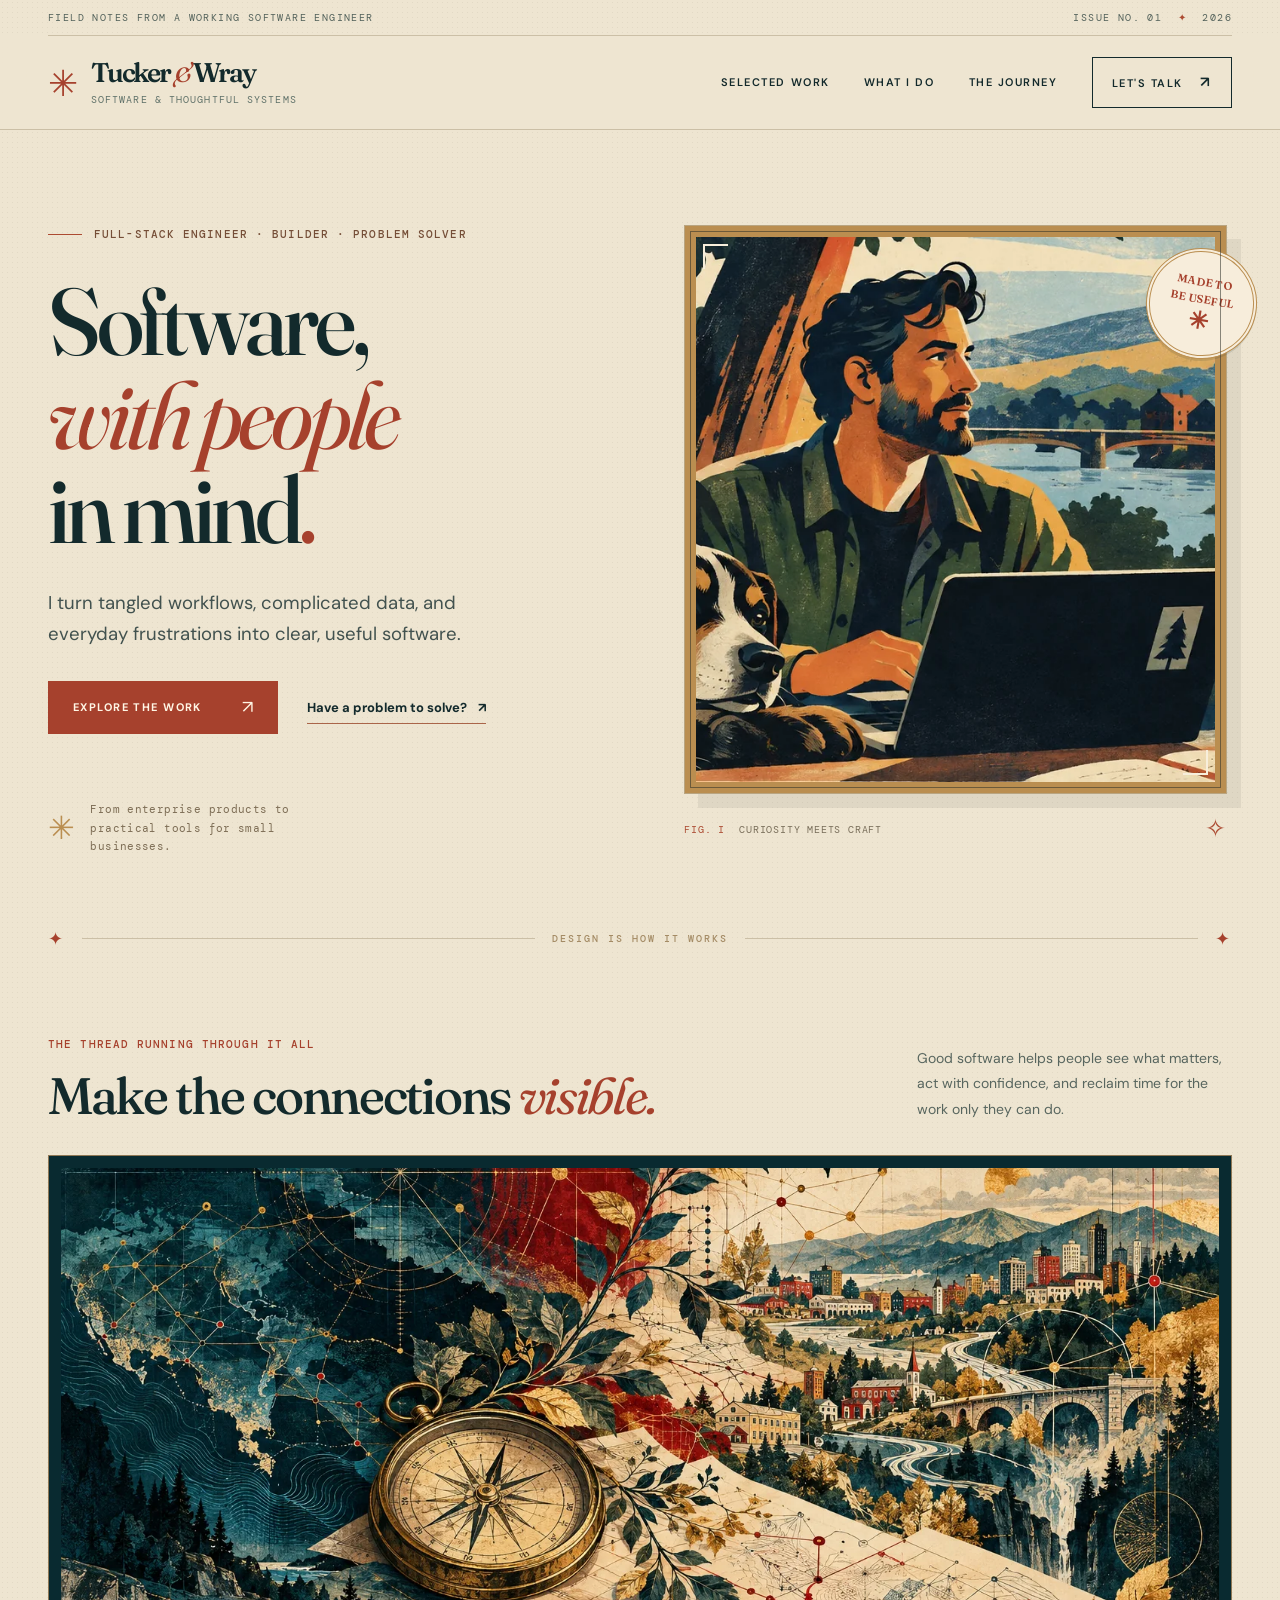
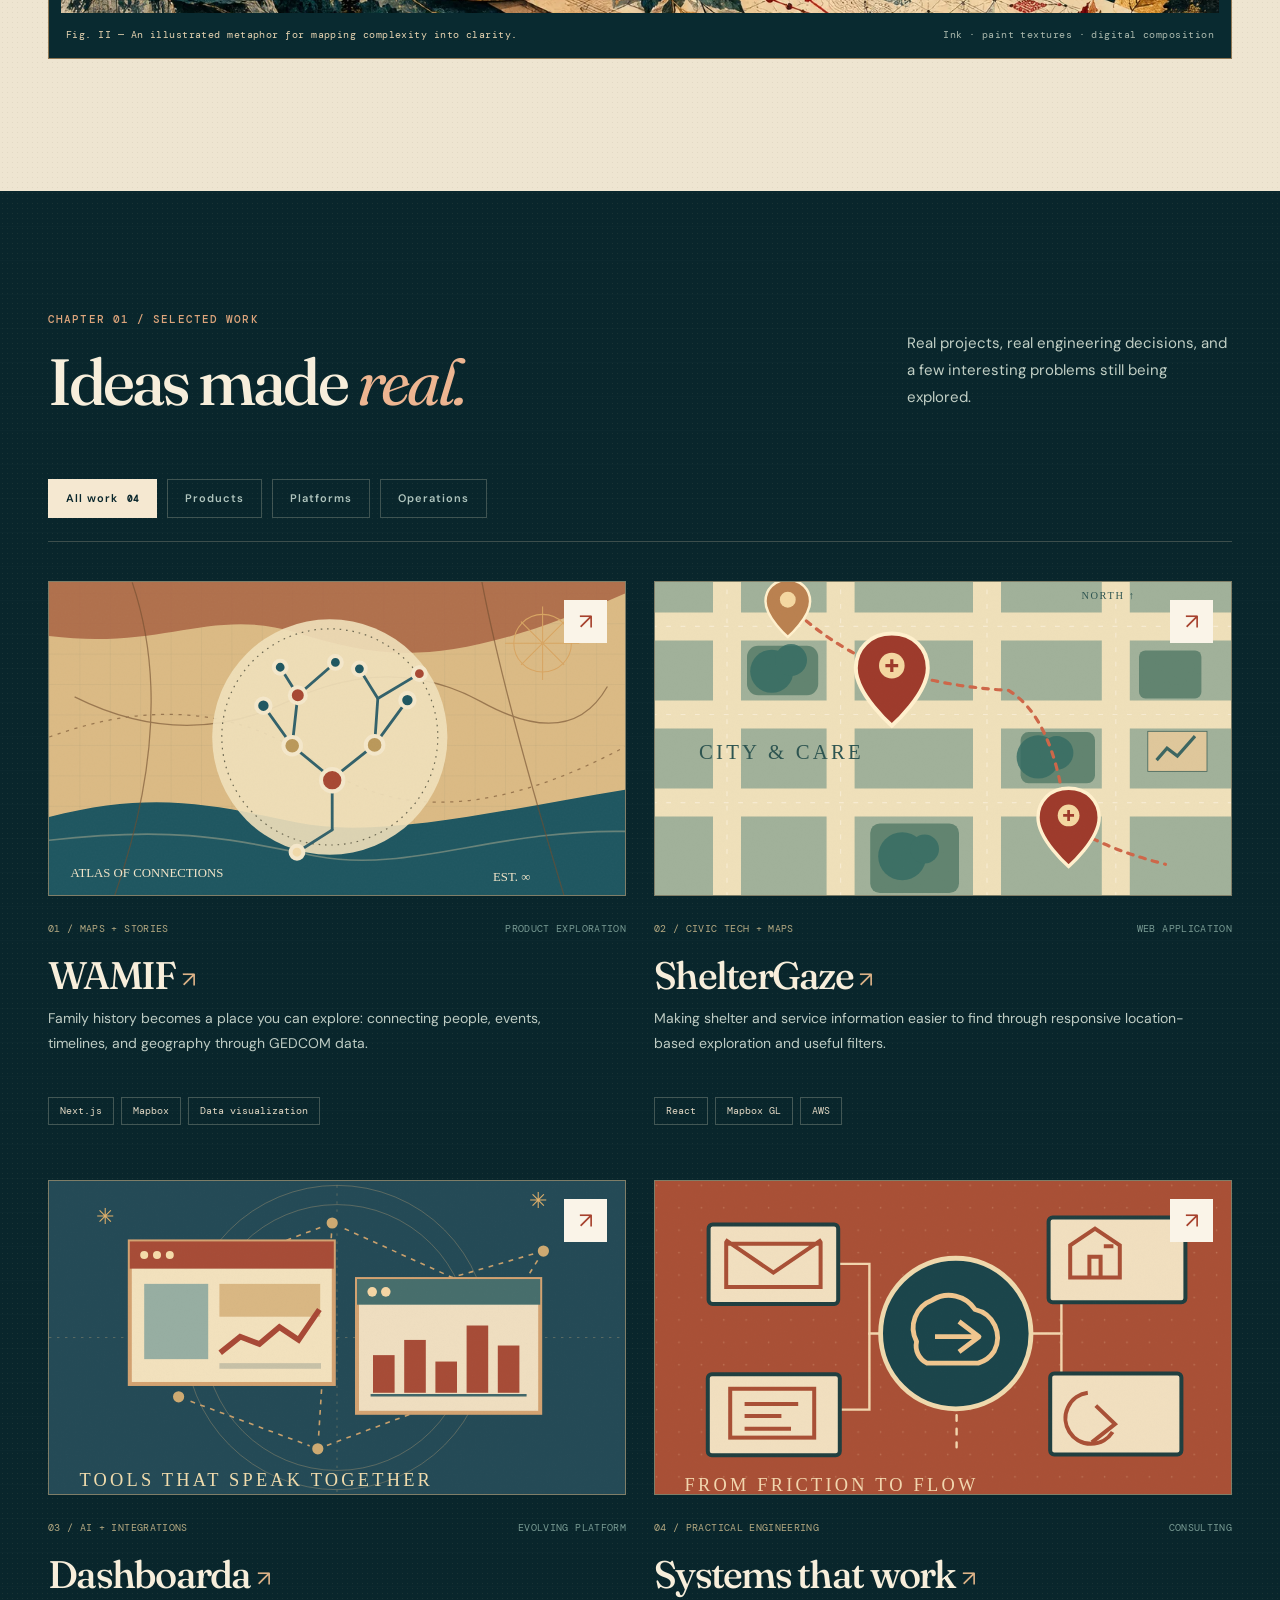
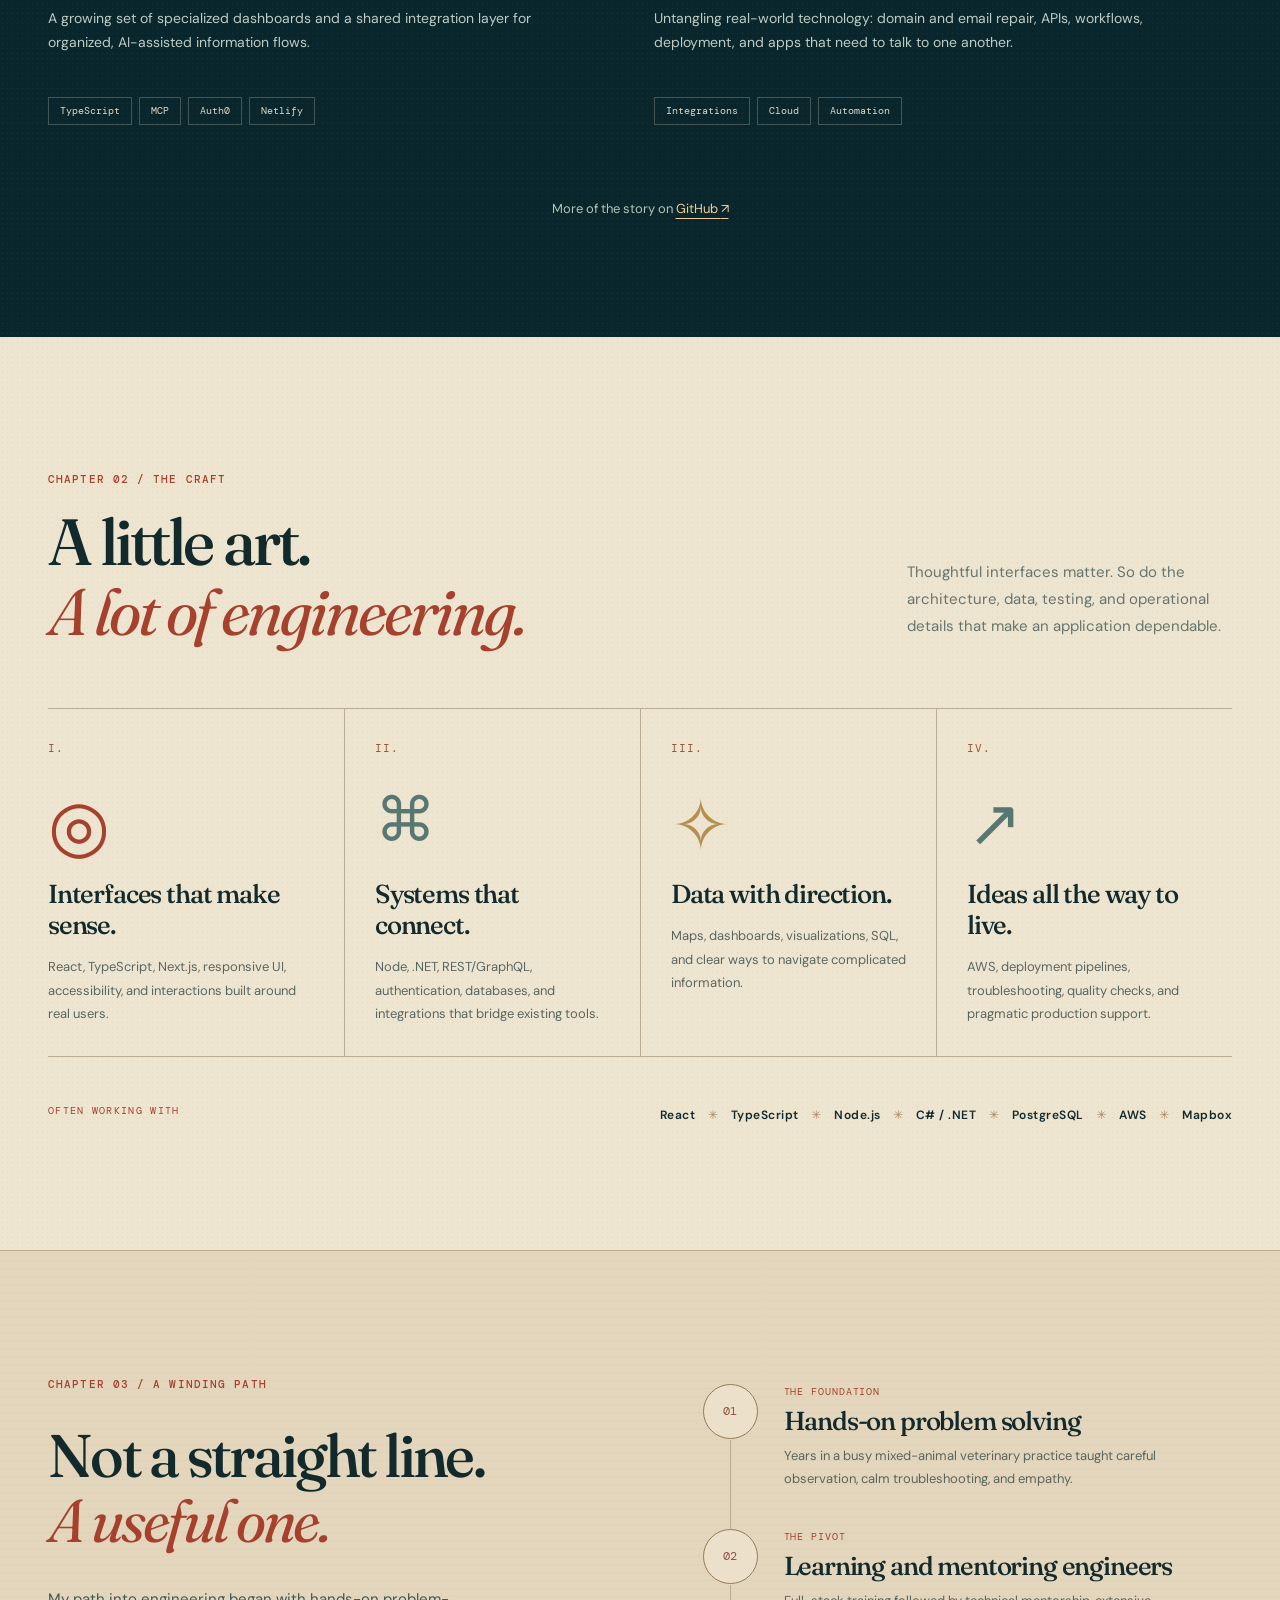
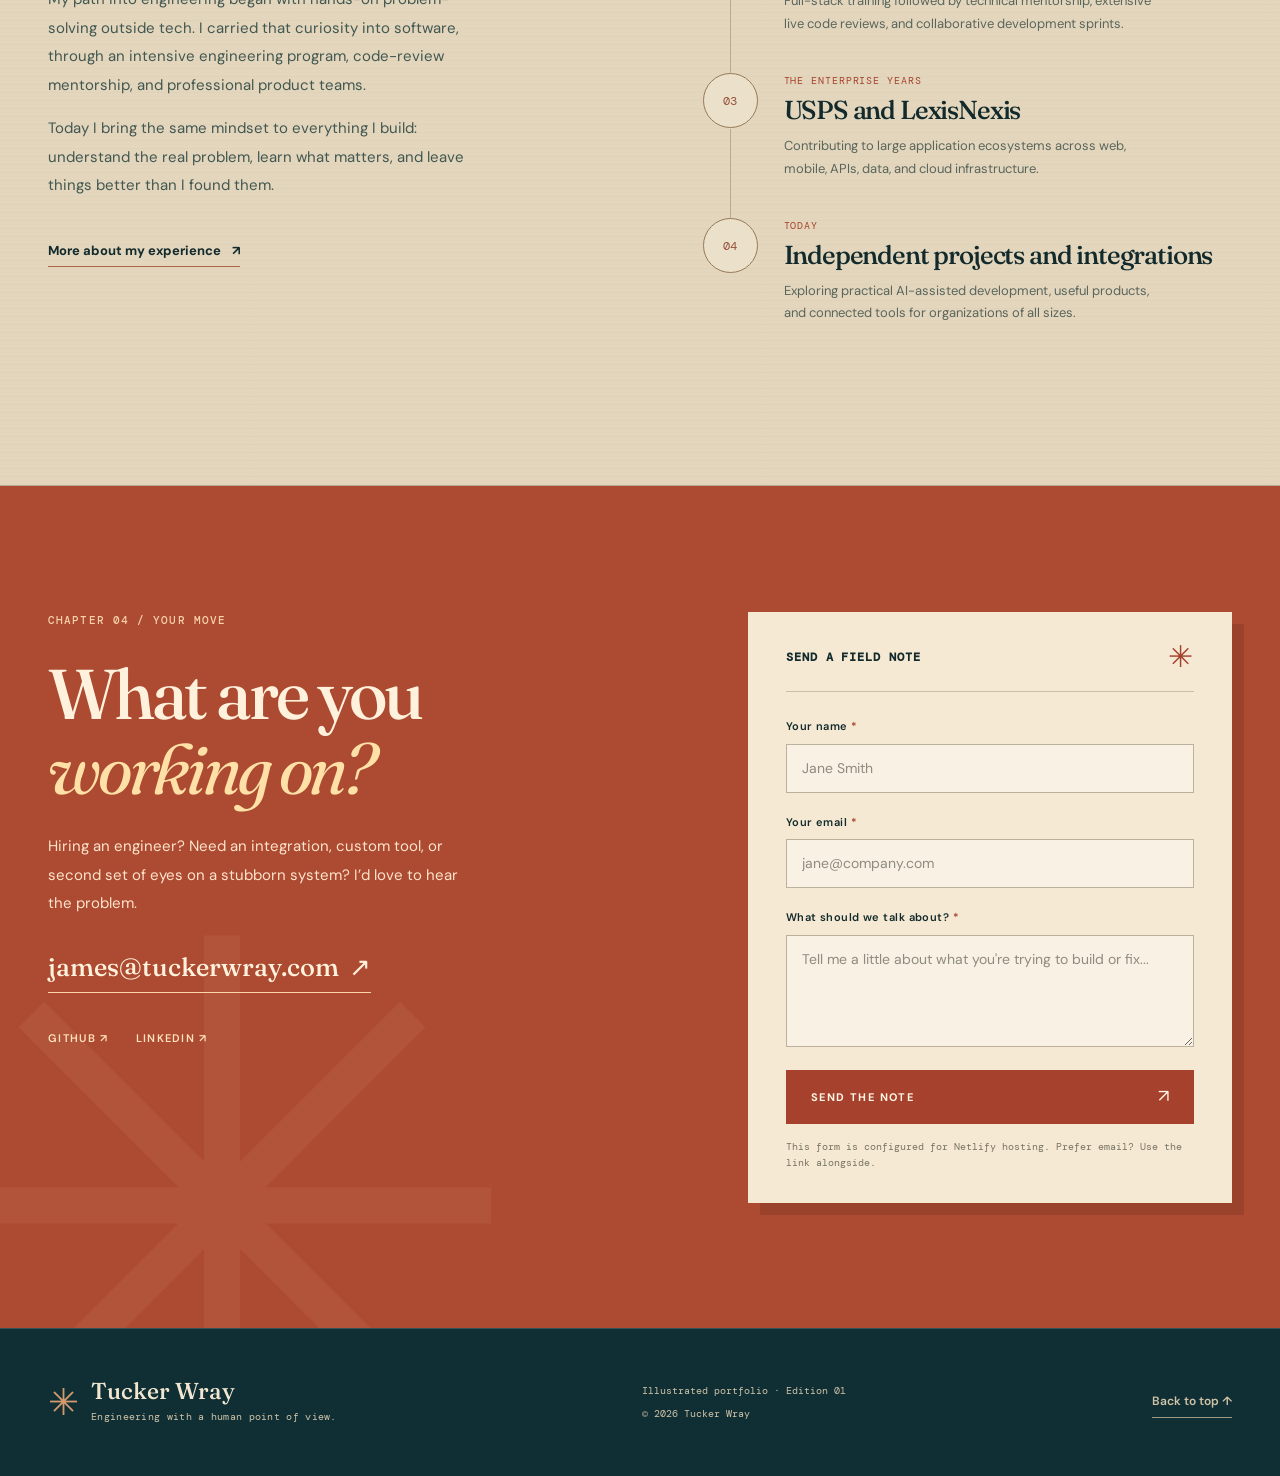
==== index.html @ 3de3f5c6 "feat: publish standalone illustrated portfolio source and artwork" ====
<!DOCTYPE html>
<html lang="en">
<head>
  <meta charset="utf-8">
  <meta name="viewport" content="width=device-width, initial-scale=1">
  <meta name="theme-color" content="#ede4d0">
  <meta name="description" content="Tucker Wray is a software engineer building human-centered products, maps, AI integrations, and resilient web systems. Explore selected work and get in touch.">
  <title>Tucker Wray — Software, With People in Mind</title>
  <link rel="preconnect" href="https://fonts.googleapis.com">
  <link rel="preconnect" href="https://fonts.gstatic.com" crossorigin>
  <link href="https://fonts.googleapis.com/css2?family=DM+Sans:wght@400;500;600;700&family=DM+Mono:wght@400;500&family=Fraunces:opsz,wght,SOFT,WONK@9..144,400,40,1;9..144,500,40,1;9..144,600,40,1&display=swap" rel="stylesheet">
  <link rel="preload" href="assets/art/workshop.webp" as="image" type="image/webp">
  <link rel="stylesheet" href="assets/styles.css">
  <script defer src="assets/app.js"></script>
</head>
<body>
  <a class="skip-link" href="#main">Skip to content</a>
  <header class="site-header" id="top">
    <div class="header-ribbon wrap"><span>Field notes from a working software engineer</span><span>Issue No. 01 <span aria-hidden="true">✦</span> 2026</span></div>
    <div class="nav-wrap">
      <nav class="site-nav wrap" aria-label="Main navigation">
        <a class="wordmark" href="#top" aria-label="Tucker Wray, home"><span class="mark" aria-hidden="true">✳</span><span>Tucker <i>&</i> Wray<small>software & thoughtful systems</small></span></a>
        <button class="menu-toggle" type="button" aria-label="Open navigation" aria-expanded="false" aria-controls="primary-links"><span></span><span></span><span></span></button>
        <div class="nav-links" id="primary-links"><a href="#work">Selected work</a><a href="#approach">What I do</a><a href="#journey">The journey</a><a class="nav-contact" href="#contact">Let's talk <span aria-hidden="true">↗</span></a></div>
      </nav>
    </div>
  </header>
  <main id="main">
    <section class="hero wrap" aria-labelledby="hero-title">
      <div class="hero-copy" data-reveal>
        <p class="kicker"><span class="kicker-line"></span>Full-stack engineer · Builder · Problem solver</p>
        <h1 id="hero-title">Software,<br><em>with people</em><br>in mind<span class="period">.</span></h1>
        <p class="hero-lede">I turn tangled workflows, complicated data, and everyday frustrations into clear, useful software.</p>
        <div class="hero-actions"><a class="button button-solid" href="#work">Explore the work <span aria-hidden="true">↗</span></a><a class="text-link" href="#contact">Have a problem to solve? <span aria-hidden="true">↗</span></a></div>
        <div class="margin-note"><span class="asterisk" aria-hidden="true">✳</span><span>From enterprise products to practical tools for small businesses.</span></div>
      </div>
      <figure class="hero-figure" data-reveal>
        <div class="figure-edge"><img src="assets/art/workshop.webp" width="860" height="644" alt="Conceptual illustration of a developer working beside a river landscape, with a dog, cat, laptop, and coffee." fetchpriority="high"><span class="figure-corner figure-corner-tl"></span><span class="figure-corner figure-corner-br"></span></div>
        <figcaption><span>Fig. I</span><span>Curiosity meets craft</span><span class="ornament" aria-hidden="true">✧</span></figcaption>
        <div class="seal" aria-hidden="true"><span>MADE TO<br>BE USEFUL</span><span>✳</span></div>
      </figure>
    </section>
    <div class="chapter-divider wrap" aria-hidden="true"><span>✦</span><span class="divider-line"></span><span>DESIGN IS HOW IT WORKS</span><span class="divider-line"></span><span>✦</span></div>
    <section class="picture-story wrap" aria-labelledby="story-title">
      <div class="picture-story-head"><div><p class="kicker">The thread running through it all</p><h2 id="story-title">Make the connections <em>visible.</em></h2></div><p>Good software helps people see what matters, act with confidence, and reclaim time for the work only they can do.</p></div>
      <figure class="panorama"><img src="assets/art/connections.webp" width="1536" height="1024" loading="lazy" alt="An original mixed-media illustration of maps, a compass, forests, bridges, networks, and connected towns." /><figcaption><span>Fig. II — An illustrated metaphor for mapping complexity into clarity.</span><span>Ink · paint textures · digital composition</span></figcaption></figure>
    </section>
    <section class="work-section" id="work" aria-labelledby="work-title">
      <div class="wrap work-inner">
        <div class="section-header light" data-reveal><div><p class="kicker">Chapter 01 / Selected work</p><h2 id="work-title">Ideas made <em>real.</em></h2></div><p>Real projects, real engineering decisions, and a few interesting problems still being explored.</p></div>
        <div class="filters" role="group" aria-label="Filter projects"><button type="button" class="filter active" data-filter="all" aria-pressed="true">All work <span>04</span></button><button type="button" class="filter" data-filter="product" aria-pressed="false">Products</button><button type="button" class="filter" data-filter="platform" aria-pressed="false">Platforms</button><button type="button" class="filter" data-filter="operations" aria-pressed="false">Operations</button></div>
        <div class="projects">
          <article class="project" data-category="product" data-reveal>
            <a class="project-image project-wamif" href="https://github.com/jtwray/wamif" target="_blank" rel="noopener noreferrer" aria-label="See WAMIF on GitHub"><img src="assets/art/wamif.svg" loading="lazy" alt="Decorative diagram of family history nodes arranged across a map and branching roots."><span class="project-image-link" aria-hidden="true">↗</span></a>
            <div class="project-detail"><div class="project-meta"><span>01 / Maps + stories</span><span>Product exploration</span></div><h3><a href="https://github.com/jtwray/wamif" target="_blank" rel="noopener noreferrer">WAMIF <span aria-hidden="true">↗</span></a></h3><p>Family history becomes a place you can explore: connecting people, events, timelines, and geography through GEDCOM data.</p><div class="tech-tags"><span>Next.js</span><span>Mapbox</span><span>Data visualization</span></div></div>
          </article>
          <article class="project" data-category="product" data-reveal>
            <a class="project-image project-shelter" href="https://github.com/jtwray/Shelter-Gaze" target="_blank" rel="noopener noreferrer" aria-label="See ShelterGaze on GitHub"><img src="assets/art/shelter.svg" loading="lazy" alt="Illustrated street grid with parks and highlighted service locations."><span class="project-image-link" aria-hidden="true">↗</span></a>
            <div class="project-detail"><div class="project-meta"><span>02 / Civic tech + maps</span><span>Web application</span></div><h3><a href="https://github.com/jtwray/Shelter-Gaze" target="_blank" rel="noopener noreferrer">ShelterGaze <span aria-hidden="true">↗</span></a></h3><p>Making shelter and service information easier to find through responsive location-based exploration and useful filters.</p><div class="tech-tags"><span>React</span><span>Mapbox GL</span><span>AWS</span></div></div>
          </article>
          <article class="project" data-category="platform" data-reveal>
            <a class="project-image project-dashboarda" href="https://github.com/jtwray/dashboarda" target="_blank" rel="noopener noreferrer" aria-label="See Dashboarda on GitHub"><img src="assets/art/dashboarda.svg" loading="lazy" alt="Illustrated dashboard panels connected by fine diagram lines."><span class="project-image-link" aria-hidden="true">↗</span></a>
            <div class="project-detail"><div class="project-meta"><span>03 / AI + integrations</span><span>Evolving platform</span></div><h3><a href="https://github.com/jtwray/dashboarda" target="_blank" rel="noopener noreferrer">Dashboarda <span aria-hidden="true">↗</span></a></h3><p>A growing set of specialized dashboards and a shared integration layer for organized, AI-assisted information flows.</p><div class="tech-tags"><span>TypeScript</span><span>MCP</span><span>Auth0</span><span>Netlify</span></div></div>
          </article>
          <article class="project" data-category="operations" data-reveal>
            <a class="project-image project-ops" href="#contact" aria-label="Discuss systems and workflow engineering"><img src="assets/art/operations.svg" loading="lazy" alt="Illustration of email, cloud, APIs, and databases connected in a simple workflow."><span class="project-image-link" aria-hidden="true">↗</span></a>
            <div class="project-detail"><div class="project-meta"><span>04 / Practical engineering</span><span>Consulting</span></div><h3><a href="#contact">Systems that work <span aria-hidden="true">↗</span></a></h3><p>Untangling real-world technology: domain and email repair, APIs, workflows, deployment, and apps that need to talk to one another.</p><div class="tech-tags"><span>Integrations</span><span>Cloud</span><span>Automation</span></div></div>
          </article>
        </div>
        <p class="work-end">More of the story on <a href="https://github.com/jtwray" target="_blank" rel="noopener noreferrer">GitHub <span aria-hidden="true">↗</span></a></p>
      </div>
    </section>
    <section class="approach-section wrap" id="approach" aria-labelledby="approach-title">
      <div class="section-header" data-reveal><div><p class="kicker">Chapter 02 / The craft</p><h2 id="approach-title">A little art.<br><em>A lot of engineering.</em></h2></div><p>Thoughtful interfaces matter. So do the architecture, data, testing, and operational details that make an application dependable.</p></div>
      <div class="services">
        <article class="service" data-reveal><span class="service-number">I.</span><div class="service-symbol" aria-hidden="true">◎</div><h3>Interfaces that make sense.</h3><p>React, TypeScript, Next.js, responsive UI, accessibility, and interactions built around real users.</p></article>
        <article class="service" data-reveal><span class="service-number">II.</span><div class="service-symbol" aria-hidden="true">⌘</div><h3>Systems that connect.</h3><p>Node, .NET, REST/GraphQL, authentication, databases, and integrations that bridge existing tools.</p></article>
        <article class="service" data-reveal><span class="service-number">III.</span><div class="service-symbol" aria-hidden="true">✧</div><h3>Data with direction.</h3><p>Maps, dashboards, visualizations, SQL, and clear ways to navigate complicated information.</p></article>
        <article class="service" data-reveal><span class="service-number">IV.</span><div class="service-symbol" aria-hidden="true">↗</div><h3>Ideas all the way to live.</h3><p>AWS, deployment pipelines, troubleshooting, quality checks, and pragmatic production support.</p></article>
      </div>
      <div class="tools-band"><span>Often working with</span><div>React <b>✳</b> TypeScript <b>✳</b> Node.js <b>✳</b> C# / .NET <b>✳</b> PostgreSQL <b>✳</b> AWS <b>✳</b> Mapbox</div></div>
    </section>
    <section class="journey-section" id="journey" aria-labelledby="journey-title"><div class="wrap journey-grid">
      <div class="journey-copy" data-reveal><p class="kicker">Chapter 03 / A winding path</p><h2 id="journey-title">Not a straight line.<br><em>A useful one.</em></h2><p>My path into engineering began with hands-on problem-solving outside tech. I carried that curiosity into software, through an intensive engineering program, code-review mentorship, and professional product teams.</p><p>Today I bring the same mindset to everything I build: understand the real problem, learn what matters, and leave things better than I found them.</p><a class="text-link" href="https://www.linkedin.com/in/jtwray/" target="_blank" rel="noopener noreferrer">More about my experience <span aria-hidden="true">↗</span></a></div>
      <div class="journey-timeline" data-reveal>
        <div class="era"><span class="era-icon">01</span><div><span class="era-label">The foundation</span><h3>Hands-on problem solving</h3><p>Years in a busy mixed-animal veterinary practice taught careful observation, calm troubleshooting, and empathy.</p></div></div>
        <div class="era"><span class="era-icon">02</span><div><span class="era-label">The pivot</span><h3>Learning and mentoring engineers</h3><p>Full-stack training followed by technical mentorship, extensive live code reviews, and collaborative development sprints.</p></div></div>
        <div class="era"><span class="era-icon">03</span><div><span class="era-label">The enterprise years</span><h3>USPS and LexisNexis</h3><p>Contributing to large application ecosystems across web, mobile, APIs, data, and cloud infrastructure.</p></div></div>
        <div class="era"><span class="era-icon">04</span><div><span class="era-label">Today</span><h3>Independent projects and integrations</h3><p>Exploring practical AI-assisted development, useful products, and connected tools for organizations of all sizes.</p></div></div>
      </div>
    </div></section>
    <section class="contact-section" id="contact" aria-labelledby="contact-title"><div class="wrap contact-grid">
      <div class="contact-intro" data-reveal><p class="kicker">Chapter 04 / Your move</p><h2 id="contact-title">What are you<br><em>working on?</em></h2><p>Hiring an engineer? Need an integration, custom tool, or second set of eyes on a stubborn system? I’d love to hear the problem.</p><a class="email-link" href="mailto:james@tuckerwray.com">james@tuckerwray.com <span aria-hidden="true">↗</span></a><div class="socials"><a href="https://github.com/jtwray" target="_blank" rel="noopener noreferrer">GitHub ↗</a><a href="https://www.linkedin.com/in/jtwray/" target="_blank" rel="noopener noreferrer">LinkedIn ↗</a></div></div>
      <div class="contact-form-shell" data-reveal><div class="form-title"><span>Send a field note</span><span aria-hidden="true">✳</span></div>
        <form name="reachout" method="POST" action="/?sent=1#contact" data-netlify="true" netlify-honeypot="bot-field">
          <input type="hidden" name="form-name" value="reachout"><p class="hidden-field"><label>Leave this empty: <input name="bot-field" tabindex="-1" autocomplete="off"></label></p>
          <label for="name">Your name <span>*</span></label><input id="name" name="name" type="text" autocomplete="name" required maxlength="120" placeholder="Jane Smith">
          <label for="email">Your email <span>*</span></label><input id="email" name="email" type="email" autocomplete="email" required maxlength="200" placeholder="jane@company.com">
          <label for="project">What should we talk about? <span>*</span></label><textarea id="project" name="message" rows="4" required minlength="10" maxlength="4000" placeholder="Tell me a little about what you're trying to build or fix..."></textarea>
          <button class="button button-solid submit-button" type="submit">Send the note <span aria-hidden="true">↗</span></button><p class="form-status" role="status" aria-live="polite"></p><p class="form-disclaimer">This form is configured for Netlify hosting. Prefer email? Use the link alongside.</p>
        </form>
      </div>
    </div></section>
  </main>
  <footer class="site-footer"><div class="wrap footer-grid"><div><span class="footer-star" aria-hidden="true">✳</span><strong>Tucker Wray</strong><small>Engineering with a human point of view.</small></div><div><span>Illustrated portfolio · Edition 01</span><span>© <span id="year">2026</span> Tucker Wray</span></div><a href="#top">Back to top ↑</a></div></footer>
</body>
</html>
---- assets/styles.css ----
:root{--paper:#eee5d1;--paper-light:#faf4e8;--ink:#132a2c;--ink-soft:#52635e;--teal:#0e3035;--deep:#09262c;--red:#ac4b32;--rust:#a6412d;--gold:#ba8e50;--line:#cbbfa6;--cream:#f7eedb;--sans:'DM Sans',system-ui,-apple-system,sans-serif;--serif:'Fraunces',Georgia,serif;--mono:'DM Mono',monospace}
*,*::before,*::after{box-sizing:border-box}html{scroll-behavior:smooth;scroll-padding-top:95px}body{margin:0;color:var(--ink);background-color:var(--paper);background-image:radial-gradient(rgba(61,52,33,.065) .58px,transparent .75px);background-size:5px 5px;font-family:var(--sans);font-size:16px;-webkit-font-smoothing:antialiased}img{max-width:100%;display:block}a{color:inherit}button,input,textarea{font:inherit}button{cursor:pointer}::selection{background:#d5a177;color:#09262c}*:focus-visible{outline:3px solid var(--red);outline-offset:4px}.wrap{width:min(1280px,calc(100% - 96px));margin-inline:auto}.skip-link{position:absolute;top:-90px;left:16px;background:#fff;padding:14px;z-index:20}.skip-link:focus{top:10px}h1,h2,h3,p,figure{margin-top:0}h1,h2,h3{font-family:var(--serif);font-weight:500;letter-spacing:-.045em}em{font-weight:400;font-style:italic}button{border:0}.site-header{position:relative;z-index:10}.header-ribbon{height:36px;display:flex;align-items:center;justify-content:space-between;border-bottom:1px solid var(--line);font:10px/1 var(--mono);letter-spacing:.14em;text-transform:uppercase;color:#53625b}.header-ribbon span span{color:var(--red);margin-inline:8px}.nav-wrap{background:rgba(238,229,209,.94);border-bottom:1px solid var(--line);backdrop-filter:blur(16px);position:sticky;top:0;z-index:12}.site-nav{height:93px;display:flex;align-items:center;justify-content:space-between;gap:35px}.wordmark{display:inline-flex;align-items:center;text-decoration:none;gap:15px;font-family:var(--serif);font-size:27px;font-weight:600;letter-spacing:-.08em;line-height:1}.wordmark .mark{font-family:var(--serif);font-size:36px;color:var(--rust);font-weight:400}.wordmark i{font-weight:400;color:var(--rust)}.wordmark small{display:block;font:10px/1.4 var(--mono);letter-spacing:.11em;text-transform:uppercase;margin-top:7px;color:#60726a}.nav-links{display:flex;align-items:center;gap:34px}.nav-links a{text-decoration:none;text-transform:uppercase;font:600 11px/1.4 var(--sans);letter-spacing:.14em;transition:color .2s}.nav-links a:hover,.nav-links a:focus-visible{color:var(--red)}.nav-links .nav-contact{border:1px solid var(--ink);padding:14px 19px;white-space:nowrap}.nav-links .nav-contact span{margin-left:13px;font-size:15px}.nav-links .nav-contact:hover{background:var(--ink);color:var(--cream)}.menu-toggle{display:none}.kicker{font:500 11px/1.6 var(--mono);letter-spacing:.10em;text-transform:uppercase}.hero{display:grid;grid-template-columns:1.03fr .97fr;gap:55px;padding-top:86px;padding-bottom:75px;align-items:center}.hero-copy{padding-top:10px}.hero .kicker{display:flex;align-items:center;gap:12px;margin-bottom:30px;color:#754e37}.kicker-line{width:34px;height:1px;background:var(--red)}.hero h1{font-size:clamp(64px,7.4vw,120px);line-height:.995;margin-bottom:32px;white-space:nowrap}.hero h1 em{color:var(--rust)}.hero h1 .period{color:var(--rust)}.hero-lede{font:400 clamp(18px,1.45vw,21px)/1.68 var(--sans);max-width:470px;color:#42524f;margin-bottom:30px}.hero-actions{display:flex;align-items:center;gap:29px;flex-wrap:wrap}.button{display:inline-flex;align-items:center;gap:40px;justify-content:space-between;padding:17px 25px;text-decoration:none;font:700 11px/1.1 var(--sans);letter-spacing:.13em;text-transform:uppercase;transition:transform .2s,background .2s}.button:hover{transform:translateY(-3px)}.button-solid{background:var(--rust);color:#fff6e5}.button-solid:hover{background:#893624}.button span{font-size:18px;font-weight:400;letter-spacing:0}.text-link{font-size:13px;font-weight:700;text-decoration:none;border-bottom:1px solid #aa6549;padding:7px 0;transition:color .2s}.text-link:hover{color:var(--rust)}.text-link span{padding-left:8px}.margin-note{display:flex;gap:15px;align-items:center;max-width:300px;margin-top:66px;color:#7d6d55;font:11px/1.65 var(--mono);letter-spacing:.035em}.asterisk{font-size:32px;color:var(--gold);line-height:1}.hero-figure{position:relative;min-width:0;align-self:stretch;display:flex;flex-direction:column;justify-content:center;margin:0 5px 0 0}.figure-edge{position:relative;border:1px solid #b9a581;background:var(--gold);padding:11px;box-shadow:14px 14px 0 rgba(54,58,42,.08)}.figure-edge img{width:100%;height:min(44vw,545px);object-fit:cover;object-position:54% center;filter:saturate(.91) contrast(1.04)}.figure-edge:before{content:'';position:absolute;inset:5px;border:1px solid rgba(44,49,40,.55);pointer-events:none;z-index:1}.figure-corner{position:absolute;width:25px;height:25px;border:2px solid var(--cream);pointer-events:none;z-index:2}.figure-corner-tl{top:18px;left:18px;border-right:0;border-bottom:0}.figure-corner-br{bottom:18px;right:18px;border-left:0;border-top:0}.hero-figure figcaption{display:flex;align-items:center;gap:14px;font:10px/1.3 var(--mono);letter-spacing:.08em;text-transform:uppercase;color:#796e5a;margin-top:19px}.hero-figure figcaption span:first-child{color:var(--red)}.hero-figure figcaption .ornament{margin-left:auto;font-size:25px;color:var(--red)}.seal{position:absolute;right:-30px;top:5%;width:111px;height:111px;display:flex;flex-direction:column;align-items:center;justify-content:center;gap:2px;border:4px double var(--gold);border-radius:50%;background:#f7eddb;color:var(--rust);box-shadow:0 2px 0 rgba(20,40,42,.12);transform:rotate(10deg);font:600 11px/1.5 var(--serif);letter-spacing:.03em;text-align:center}.seal span:last-child{font-size:24px;line-height:1}.chapter-divider{display:flex;align-items:center;gap:17px;padding-bottom:88px;color:#a48b65;font:500 10px/1 var(--mono);letter-spacing:.20em}.chapter-divider>span:first-child,.chapter-divider>span:last-child{color:var(--rust);font-size:18px}.divider-line{height:1px;flex:1;background:var(--line)}.picture-story{padding-bottom:132px}.picture-story-head{display:flex;justify-content:space-between;align-items:end;gap:45px;margin-bottom:30px}.picture-story-head .kicker{color:var(--rust);margin-bottom:15px}.picture-story h2{font-size:clamp(37px,4vw,61px);line-height:1.1;margin-bottom:0}.picture-story h2 em{color:var(--rust)}.picture-story-head>p{max-width:315px;font-size:14px;line-height:1.8;color:#58665f;margin-bottom:3px}.panorama{position:relative;margin:0;background:#092a30;padding:12px;border:1px solid #8e7754}.panorama img{width:100%;height:445px;object-fit:cover;object-position:center 50%}.panorama figcaption{display:flex;justify-content:space-between;gap:12px;padding:14px 5px 3px;color:#e8d5b2;font:10px/1.6 var(--mono);letter-spacing:.045em}.panorama figcaption span:last-child{color:#acbaae}.work-section{background:var(--deep);color:var(--cream);position:relative;isolation:isolate;overflow:hidden}.work-section:before{content:'';position:absolute;inset:0;z-index:-1;background-image:radial-gradient(rgba(231,206,149,.08) .55px,transparent .7px),repeating-linear-gradient(0deg,transparent,transparent 32px,rgba(255,255,255,.018) 33px);background-size:5px 5px,100% 34px}.work-inner{padding-top:120px;padding-bottom:120px}.section-header{display:flex;align-items:end;justify-content:space-between;gap:60px;margin-bottom:62px}.section-header .kicker{color:var(--rust);margin-bottom:19px}.section-header h2{font-size:clamp(48px,5.1vw,77px);line-height:1.06;margin-bottom:0}.section-header h2 em{color:var(--rust)}.section-header>p{max-width:325px;font-size:15px;line-height:1.8;color:#66756f;margin-bottom:6px}.section-header.light .kicker{color:#dca47b}.section-header.light h2 em{color:#edb591}.section-header.light>p{color:#c1cfc5}.filters{display:flex;gap:10px;flex-wrap:wrap;padding-bottom:23px;border-bottom:1px solid rgba(233,217,186,.23);margin-bottom:39px}.filter{background:transparent;color:#afc4bd;padding:12px 17px;border:1px solid rgba(221,219,194,.25);font:600 11px/1.2 var(--sans);letter-spacing:.09em;transition:background .2s,color .2s,border-color .2s}.filter span{margin-left:5px;font-family:var(--mono);font-size:9px}.filter:hover{border-color:#ead8b8;color:#fff}.filter.active{background:#f5e8d1;color:var(--deep);border-color:#f5e8d1}.projects{display:grid;grid-template-columns:repeat(2,minmax(0,1fr));gap:55px 28px}.project[hidden]{display:none}.project{min-width:0}.project-image{position:relative;display:block;height:315px;overflow:hidden;background:#aa8a5c;border:1px solid #7f7e68}.project-image img{width:100%;height:100%;object-fit:cover;transition:transform .5s cubic-bezier(.15,.8,.3,1);display:block}.project-image:hover img{transform:scale(1.035)}.project-image-link{position:absolute;right:18px;top:18px;width:43px;height:43px;background:var(--paper-light);display:grid;place-items:center;color:var(--rust);font-size:22px;transition:background .2s}.project-image:hover .project-image-link{background:#fff}.project-detail{padding-top:25px}.project-meta{display:flex;align-items:center;justify-content:space-between;gap:10px;color:#b5a982;text-transform:uppercase;font:10px/1.5 var(--mono);letter-spacing:.035em}.project-meta span:last-child{color:#789a93}.project h3{font-size:clamp(30px,3vw,45px);margin:17px 0 9px;line-height:1.16}.project h3 a{text-decoration:none}.project h3 a span{font-family:var(--sans);font-size:22px;color:#ddb388;vertical-align:middle;font-weight:400}.project h3 a:hover{color:#f1bd94}.project-detail>p{max-width:535px;line-height:1.76;font-size:14px;color:#beccc4;min-height:70px}.tech-tags{display:flex;flex-wrap:wrap;gap:7px;margin-top:21px}.tech-tags span{padding:7px 11px;border:1px solid rgba(236,229,205,.25);font:10px/1.2 var(--mono);color:#e2d8c4}.work-end{text-align:center;margin:75px 0 0;color:#b3c5ba;font-size:13px}.work-end a{color:#f4cc9a;text-underline-offset:5px}.approach-section{padding-top:134px;padding-bottom:120px}.services{display:grid;grid-template-columns:repeat(4,minmax(0,1fr));border-top:1px solid #bbad94;border-bottom:1px solid #bbad94}.service{position:relative;padding:27px 30px 30px 0}.service:not(:first-child){padding-left:30px;border-left:1px solid #bbad94}.service-number{font:11px/1 var(--mono);color:#99513b;letter-spacing:.1em}.service-symbol{font-family:var(--serif);font-size:71px;line-height:1;margin:32px 0 21px;color:var(--rust);height:69px}.service:nth-child(2) .service-symbol{font-size:61px;color:#587772}.service:nth-child(3) .service-symbol{color:#b48f52}.service:nth-child(4) .service-symbol{font-size:66px;color:#577771}.service h3{font-size:26px;line-height:1.2;letter-spacing:-.045em;margin-bottom:14px}.service p{font-size:13px;line-height:1.82;color:#596761;margin-bottom:0}.tools-band{margin-top:45px;display:flex;justify-content:space-between;gap:25px;align-items:start}.tools-band>span{min-width:158px;font:10px/1.7 var(--mono);letter-spacing:.13em;text-transform:uppercase;color:var(--rust)}.tools-band div{font:600 12px/2.3 var(--sans);letter-spacing:.04em;text-align:right}.tools-band b{color:#ac8860;font-size:12px;padding:0 9px;font-weight:400}.journey-section{background:#e3d6bd;border-top:1px solid #b9ab8e;border-bottom:1px solid #b9ab8e;background-image:repeating-linear-gradient(0deg,rgba(41,50,42,.022) 0,rgba(41,50,42,.022) 1px,transparent 1px,transparent 8px)}.journey-grid{display:grid;grid-template-columns:1fr 1fr;gap:125px;padding-top:125px;padding-bottom:122px}.journey-copy .kicker{color:var(--rust);margin-bottom:30px}.journey-copy h2{font-size:clamp(48px,4.7vw,73px);line-height:1.08;margin-bottom:32px}.journey-copy h2 em{color:var(--rust)}.journey-copy>p:not(.kicker){font-size:15px;line-height:1.9;color:#425750;max-width:440px}.journey-copy .text-link{display:inline-block;margin-top:20px}.journey-timeline{padding-top:8px}.era{display:grid;grid-template-columns:56px 1fr;gap:25px;position:relative;padding-bottom:38px}.era:not(:last-child):before{content:'';position:absolute;left:27px;top:56px;bottom:0;width:1px;background:#baaa90}.era-icon{width:55px;height:55px;border:1px solid #967a58;border-radius:50%;display:grid;place-items:center;background:#ebe0ca;font:12px/1 var(--mono);color:#95513b;position:relative;z-index:1}.era-label{display:block;margin:1px 0 8px;text-transform:uppercase;font:10px/1.4 var(--mono);color:var(--rust);letter-spacing:.09em}.era h3{font-size:26px;margin:0 0 9px;line-height:1.13}.era p{font-size:13px;line-height:1.75;color:#5a655b;margin:0;max-width:385px}.contact-section{position:relative;overflow:hidden;background:#ac4b32;color:#fff1db}.contact-section:before{content:'✳';position:absolute;left:-88px;bottom:-250px;font-family:var(--serif);font-size:740px;line-height:1;color:rgba(255,230,185,.055);pointer-events:none}.contact-grid{position:relative;display:grid;grid-template-columns:1fr .85fr;gap:130px;padding-top:126px;padding-bottom:125px}.contact-intro .kicker{color:#f8d1ac}.contact-intro h2{font-size:clamp(55px,5.5vw,83px);line-height:1.07;margin:26px 0}.contact-intro h2 em{color:#ffe0a7}.contact-intro>p:not(.kicker){max-width:425px;color:#ffe4cc;line-height:1.9;font-size:15px;margin:0 0 33px}.email-link{display:inline-flex;gap:10px;align-items:center;font:500 clamp(19px,2vw,27px)/1.3 var(--serif);text-decoration:none;border-bottom:1px solid #ffd5aa;padding-bottom:8px}.email-link:hover{color:#ffddb0}.socials{display:flex;gap:27px;margin-top:38px}.socials a{font:600 11px/1.3 var(--sans);text-transform:uppercase;letter-spacing:.12em;color:#ffe1bd;text-decoration:none}.socials a:hover{color:#fff}.contact-form-shell{background:#f5e9d3;color:var(--ink);padding:30px 38px 32px;box-shadow:12px 12px 0 rgba(63,22,12,.16)}.form-title{display:flex;justify-content:space-between;align-items:center;border-bottom:1px solid var(--line);padding-bottom:19px;margin-bottom:26px;text-transform:uppercase;font:600 12px/1.5 var(--mono);letter-spacing:.08em}.form-title span:last-child{font:30px/1 var(--serif);color:var(--rust)}form label{display:block;font:600 11px/1.5 var(--sans);letter-spacing:.04em;margin-bottom:9px}form label span{color:var(--rust)}form input:not([type=hidden]),form textarea{display:block;width:100%;background:rgba(255,255,255,.35);border:1px solid #bcb19c;padding:13px 15px;color:var(--ink);font:14px/1.5 var(--sans);border-radius:0;margin:0 0 21px;resize:vertical}form input::placeholder,form textarea::placeholder{color:#8e8b7f}form input:focus,form textarea:focus{outline:2px solid var(--rust);outline-offset:1px}form textarea{min-height:112px}.submit-button{width:100%;border:0;margin-top:2px;text-align:left}.hidden-field{position:absolute!important;left:-9999px!important;width:1px;height:1px;overflow:hidden}.form-status{font:600 13px/1.6 var(--sans);margin:11px 0 0}.form-disclaimer{font:10px/1.6 var(--mono);color:#777365;margin:15px 0 0}.site-footer{background:#102f34;color:#d0c3a7;border-top:1px solid #365158}.footer-grid{min-height:147px;display:flex;align-items:center;justify-content:space-between;gap:20px}.footer-grid>div:first-child{display:grid;grid-template-columns:auto auto;align-items:center;column-gap:12px}.footer-star{grid-row:1/3;font-size:37px;color:#d39a6e}.footer-grid strong{font:500 23px/1.2 var(--serif);color:#f2e6d1}.footer-grid small{font:10px/1.9 var(--mono);letter-spacing:.03em}.footer-grid>div:nth-child(2){display:flex;flex-direction:column;gap:9px;font:10px/1.4 var(--mono)}.footer-grid a{font:600 12px/1.3 var(--sans);text-decoration:none;border-bottom:1px solid #9c9a83;padding:8px 0}.footer-grid a:hover{color:white}
@media(max-width:1150px){.wrap{width:min(1180px,calc(100% - 64px))}.nav-links{gap:22px}.hero{gap:34px}.hero h1{font-size:clamp(56px,7.3vw,95px)}.hero-lede{font-size:17px}.hero-actions{gap:18px}.seal{right:-13px;width:94px;height:94px}.journey-grid,.contact-grid{gap:64px}.service{padding-right:19px}.service:not(:first-child){padding-left:19px}.service h3{font-size:23px}}
@media(max-width:850px){.header-ribbon{font-size:9px}.site-nav{height:82px}.wordmark{font-size:23px}.nav-links{gap:16px}.nav-links a{font-size:10px}.nav-links .nav-contact{padding:12px 13px}.nav-links .nav-contact span{margin-left:4px}.hero{grid-template-columns:1fr 1fr;gap:25px;padding-top:66px}.hero h1{font-size:clamp(46px,7vw,68px)}.hero .kicker{font-size:9px}.hero-lede{font-size:15px}.hero-actions{align-items:flex-start;gap:15px}.button{padding:15px 16px;gap:13px;font-size:10px}.text-link{font-size:12px}.margin-note{margin-top:40px}.figure-edge img{height:420px}.seal{width:83px;height:83px;font-size:9px}.chapter-divider{padding-bottom:72px}.panorama img{height:335px}.picture-story{padding-bottom:95px}.work-inner{padding-top:95px;padding-bottom:100px}.section-header h2{font-size:56px}.project-image{height:255px}.project-meta{font-size:9px}.projects{gap:43px 21px}.approach-section{padding-top:95px;padding-bottom:95px}.services{grid-template-columns:repeat(2,1fr)}.service{padding:23px!important;min-height:264px}.service:nth-child(odd){border-left:0!important}.service:nth-child(n+3){border-top:1px solid #bbad94}.service-symbol{margin:18px 0 12px}.journey-grid{gap:40px;padding-top:90px;padding-bottom:85px}.journey-copy h2{font-size:51px}.contact-grid{gap:38px;padding-top:90px;padding-bottom:90px}.contact-intro h2{font-size:55px}.contact-form-shell{padding:25px}}
@media(max-width:650px){html{scroll-padding-top:75px}.wrap{width:calc(100% - 36px)}.header-ribbon{height:29px;font-size:8px;letter-spacing:.035em}.header-ribbon span:first-child{max-width:72%;white-space:nowrap;overflow:hidden;text-overflow:ellipsis}.site-nav{height:73px}.wordmark{font-size:21px}.wordmark .mark{font-size:30px}.wordmark small{font-size:8px}.menu-toggle{display:flex;flex-direction:column;gap:5px;justify-content:center;align-items:center;background:transparent;border:1px solid var(--line);width:44px;height:40px}.menu-toggle span{width:20px;height:2px;background:var(--ink)}.nav-links{display:none;position:absolute;top:100%;left:0;right:0;background:#eee5d1;padding:16px 20px 22px;border-bottom:1px solid var(--line);box-shadow:0 15px 22px rgba(16,30,30,.11);flex-direction:column;align-items:stretch;gap:0}.nav-links.open{display:flex}.nav-links a{padding:14px 10px;font-size:12px;border-bottom:1px solid #d3c6af}.nav-links .nav-contact{margin-top:13px;text-align:center;border:1px solid var(--ink)}.hero{grid-template-columns:1fr;padding-top:45px;padding-bottom:52px;gap:45px}.hero-copy{padding:0}.hero .kicker{font-size:9px;margin-bottom:21px}.hero h1{font-size:clamp(57px,13.3vw,85px);letter-spacing:-.055em;line-height:.99;margin-bottom:24px}.hero-lede{max-width:520px;font-size:16px;line-height:1.7;margin-bottom:25px}.hero-actions{gap:21px}.button{padding:17px 18px}.margin-note{margin-top:31px;max-width:340px}.hero-figure{margin:0 7px 0 0}.figure-edge img{height:390px;object-position:51% 50%}.seal{right:-8px;top:-25px;width:89px;height:89px}.chapter-divider{padding-bottom:65px;gap:8px;letter-spacing:.09em;font-size:8px}.picture-story{padding-bottom:80px}.picture-story-head{display:block}.picture-story h2{font-size:clamp(37px,9vw,51px);margin-bottom:19px}.picture-story-head>p{max-width:100%;font-size:14px}.panorama{padding:6px}.panorama img{height:255px;object-position:center}.panorama figcaption{display:block;padding:11px 4px 4px;font-size:9px}.panorama figcaption span{display:block}.panorama figcaption span:last-child{margin-top:5px}.work-inner{padding-top:77px;padding-bottom:78px}.section-header{display:block;margin-bottom:39px}.section-header h2{font-size:clamp(43px,11vw,58px)}.section-header>p{max-width:560px;margin-top:22px;font-size:14px}.filters{gap:6px;margin-bottom:28px}.filter{padding:10px 12px;font-size:10px}.projects{grid-template-columns:1fr;gap:45px}.project-image{height:auto;aspect-ratio:1.64}.project-detail{padding-top:20px}.project h3{font-size:39px}.project-detail>p{min-height:0;font-size:14px}.project-meta{font-size:9px}.work-end{margin-top:53px}.approach-section{padding-top:78px;padding-bottom:80px}.services{grid-template-columns:1fr}.service{padding:20px 3px 26px!important;min-height:auto;border-left:0!important}.service:not(:first-child){border-top:1px solid #bbad94}.service-symbol{display:inline-block;font-size:55px;height:50px;vertical-align:middle;margin:17px 0}.service h3{font-size:26px}.service p{font-size:14px}.tools-band{display:block;margin-top:26px}.tools-band div{text-align:left;margin-top:10px;font-size:12px}.tools-band b{padding:0 4px}.journey-grid{grid-template-columns:1fr;gap:43px;padding-top:74px;padding-bottom:75px}.journey-copy h2{font-size:clamp(43px,10vw,60px)}.journey-copy>p:not(.kicker){font-size:14px}.era{grid-template-columns:48px 1fr;gap:15px;padding-bottom:32px}.era-icon{width:47px;height:47px}.era:not(:last-child):before{left:23px;top:47px}.era h3{font-size:25px}.contact-grid{grid-template-columns:1fr;gap:50px;padding-top:80px;padding-bottom:83px}.contact-intro h2{font-size:clamp(50px,12vw,74px)}.contact-form-shell{padding:24px}.footer-grid{padding:28px 0;min-height:0;display:grid;grid-template-columns:1fr auto;row-gap:20px}.footer-grid>div:nth-child(2){grid-row:2;grid-column:1/3}.footer-grid a{grid-column:2;grid-row:1;font-size:10px}}
@media(max-width:380px){.hero h1{font-size:52px}.hero-actions{flex-direction:column;align-items:start}.figure-edge img{height:310px}.project-meta{flex-wrap:wrap}.email-link{font-size:18px}.header-ribbon span:nth-child(2){font-size:7px}}
@media(prefers-reduced-motion:reduce){*,*::before,*::after{scroll-behavior:auto!important;transition:none!important;animation:none!important}}
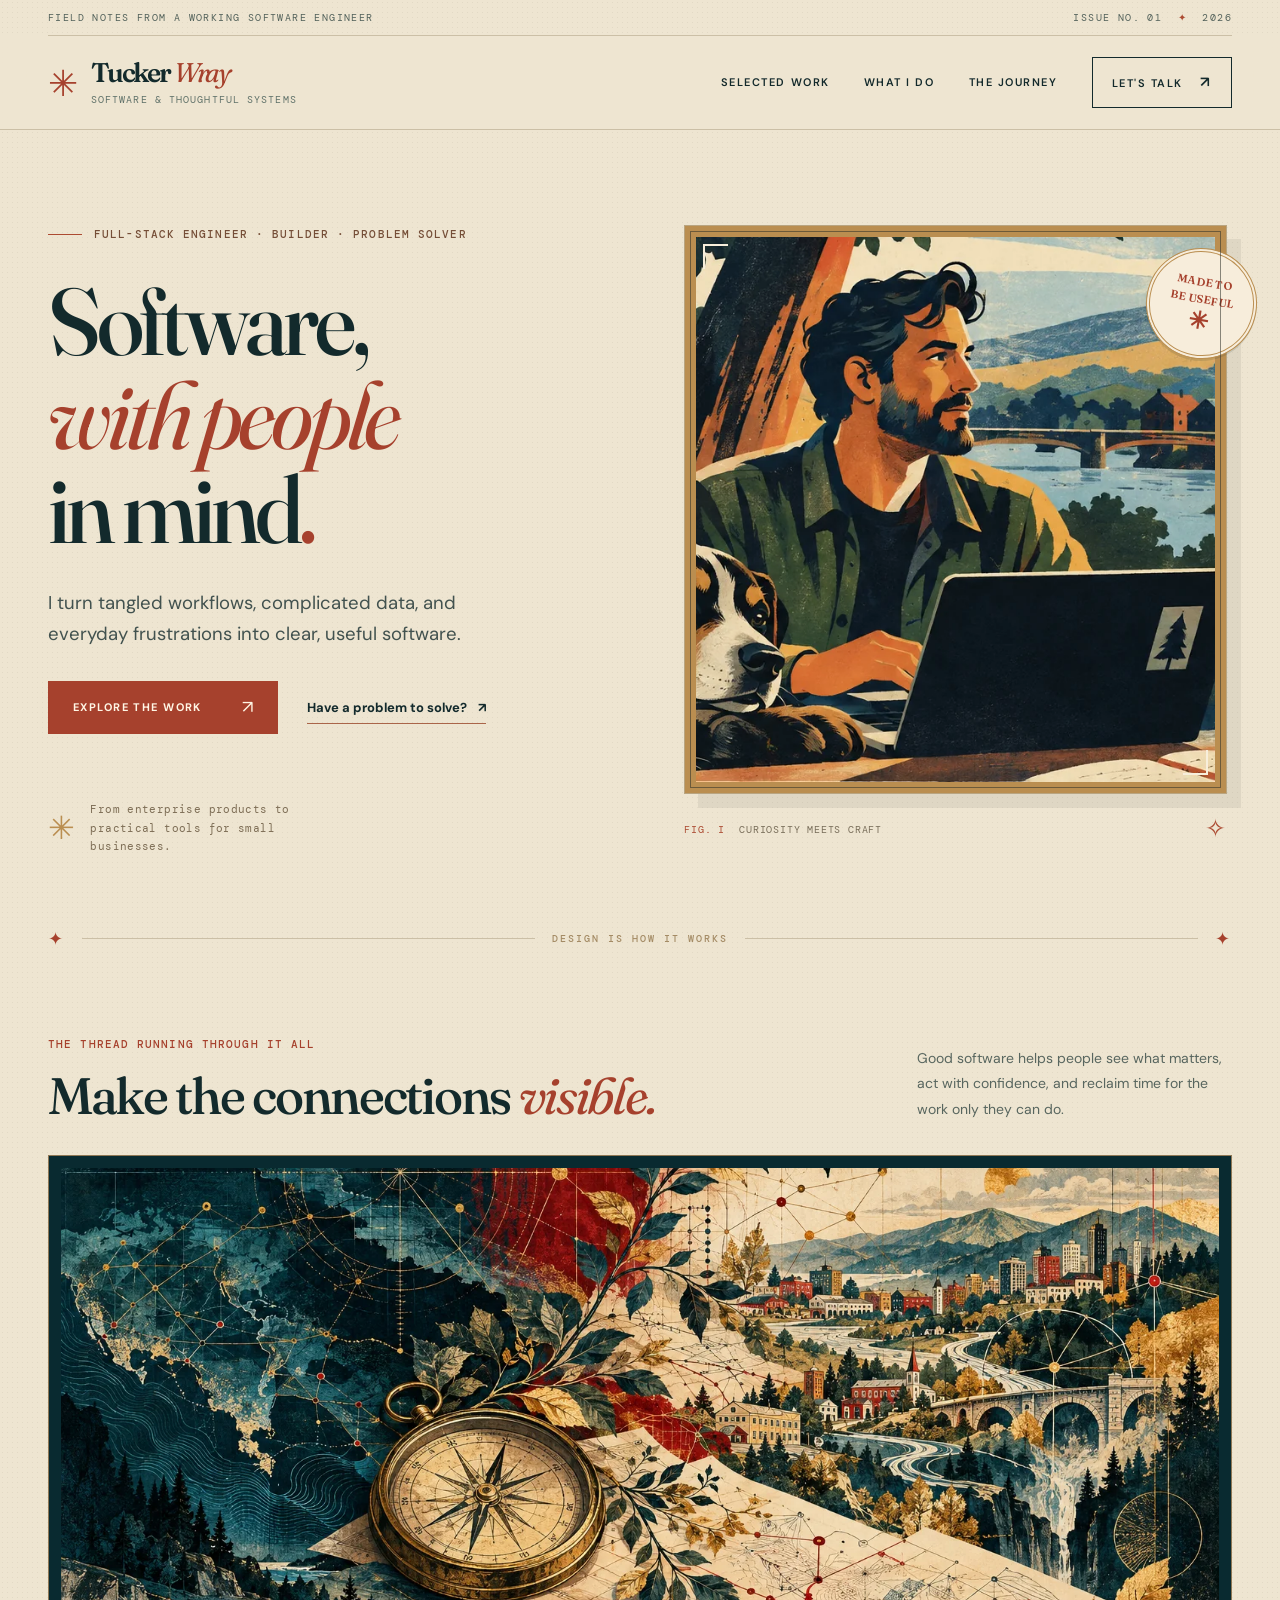
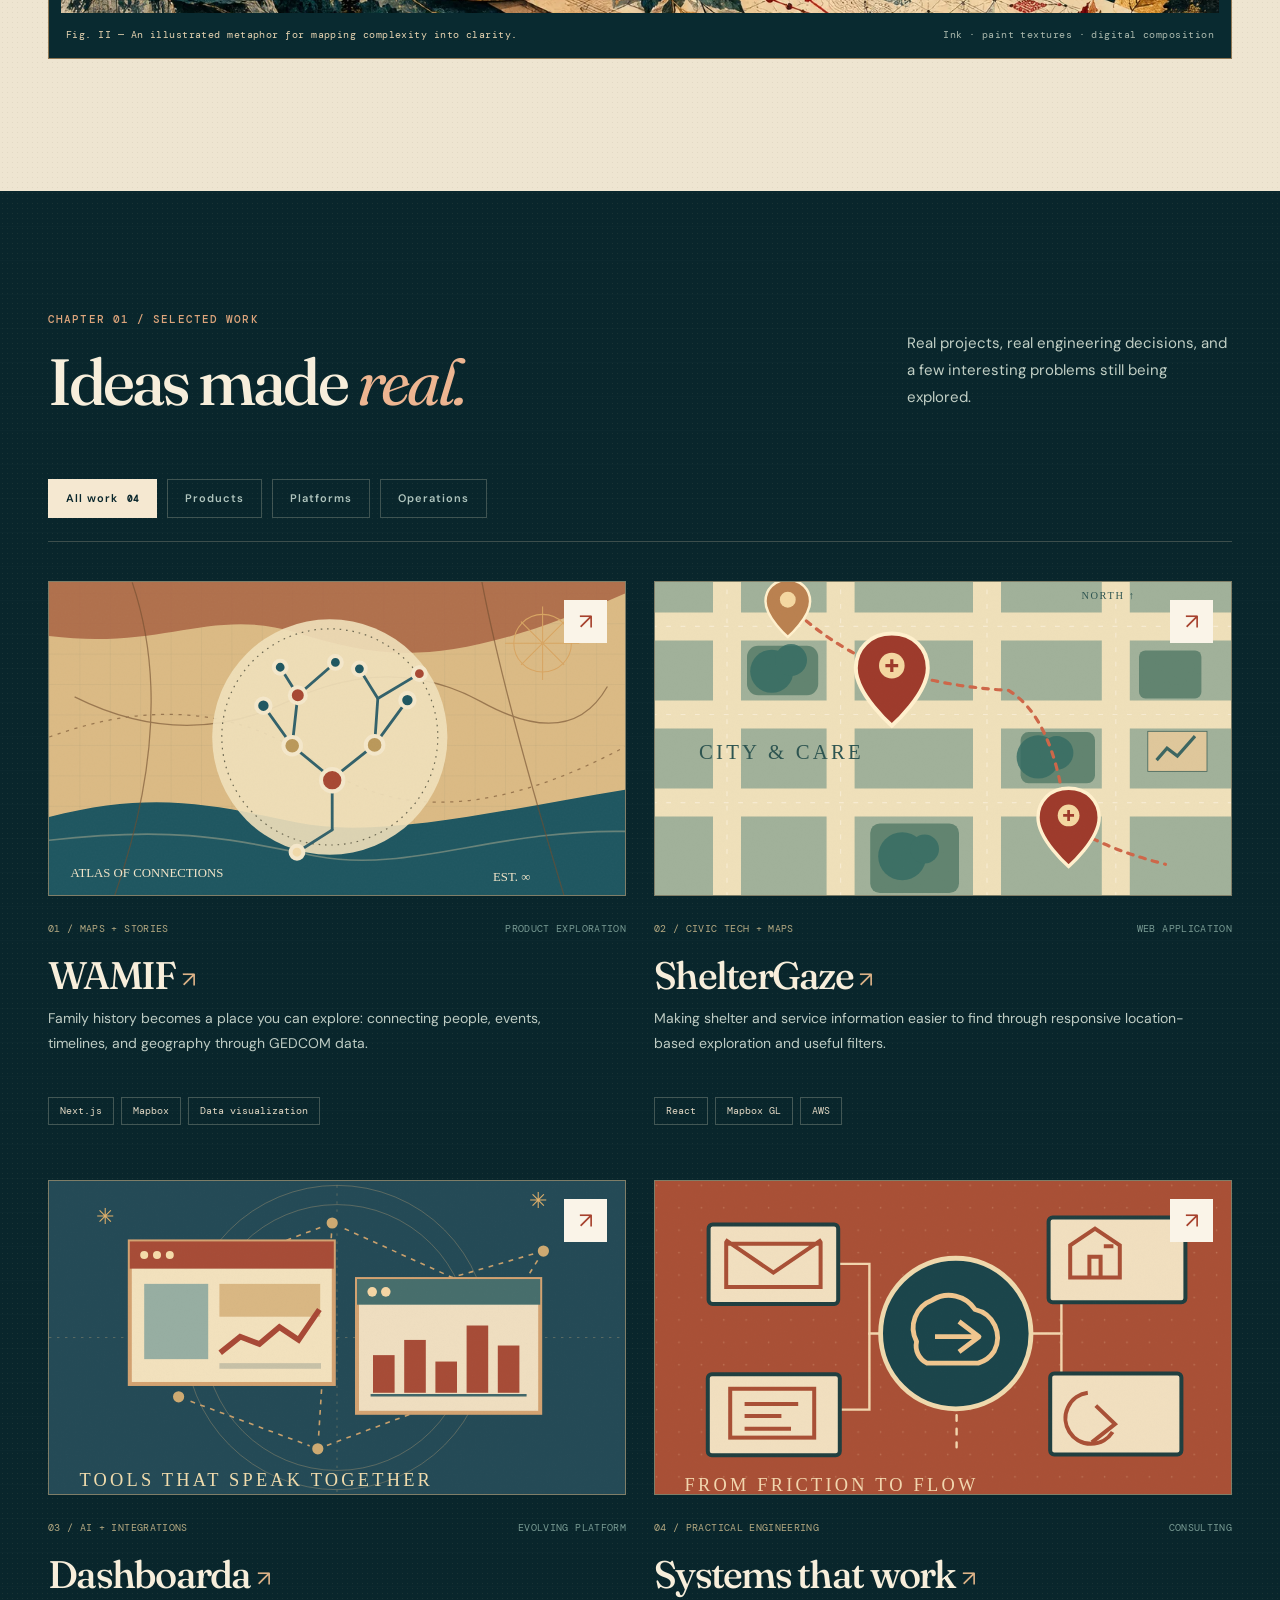
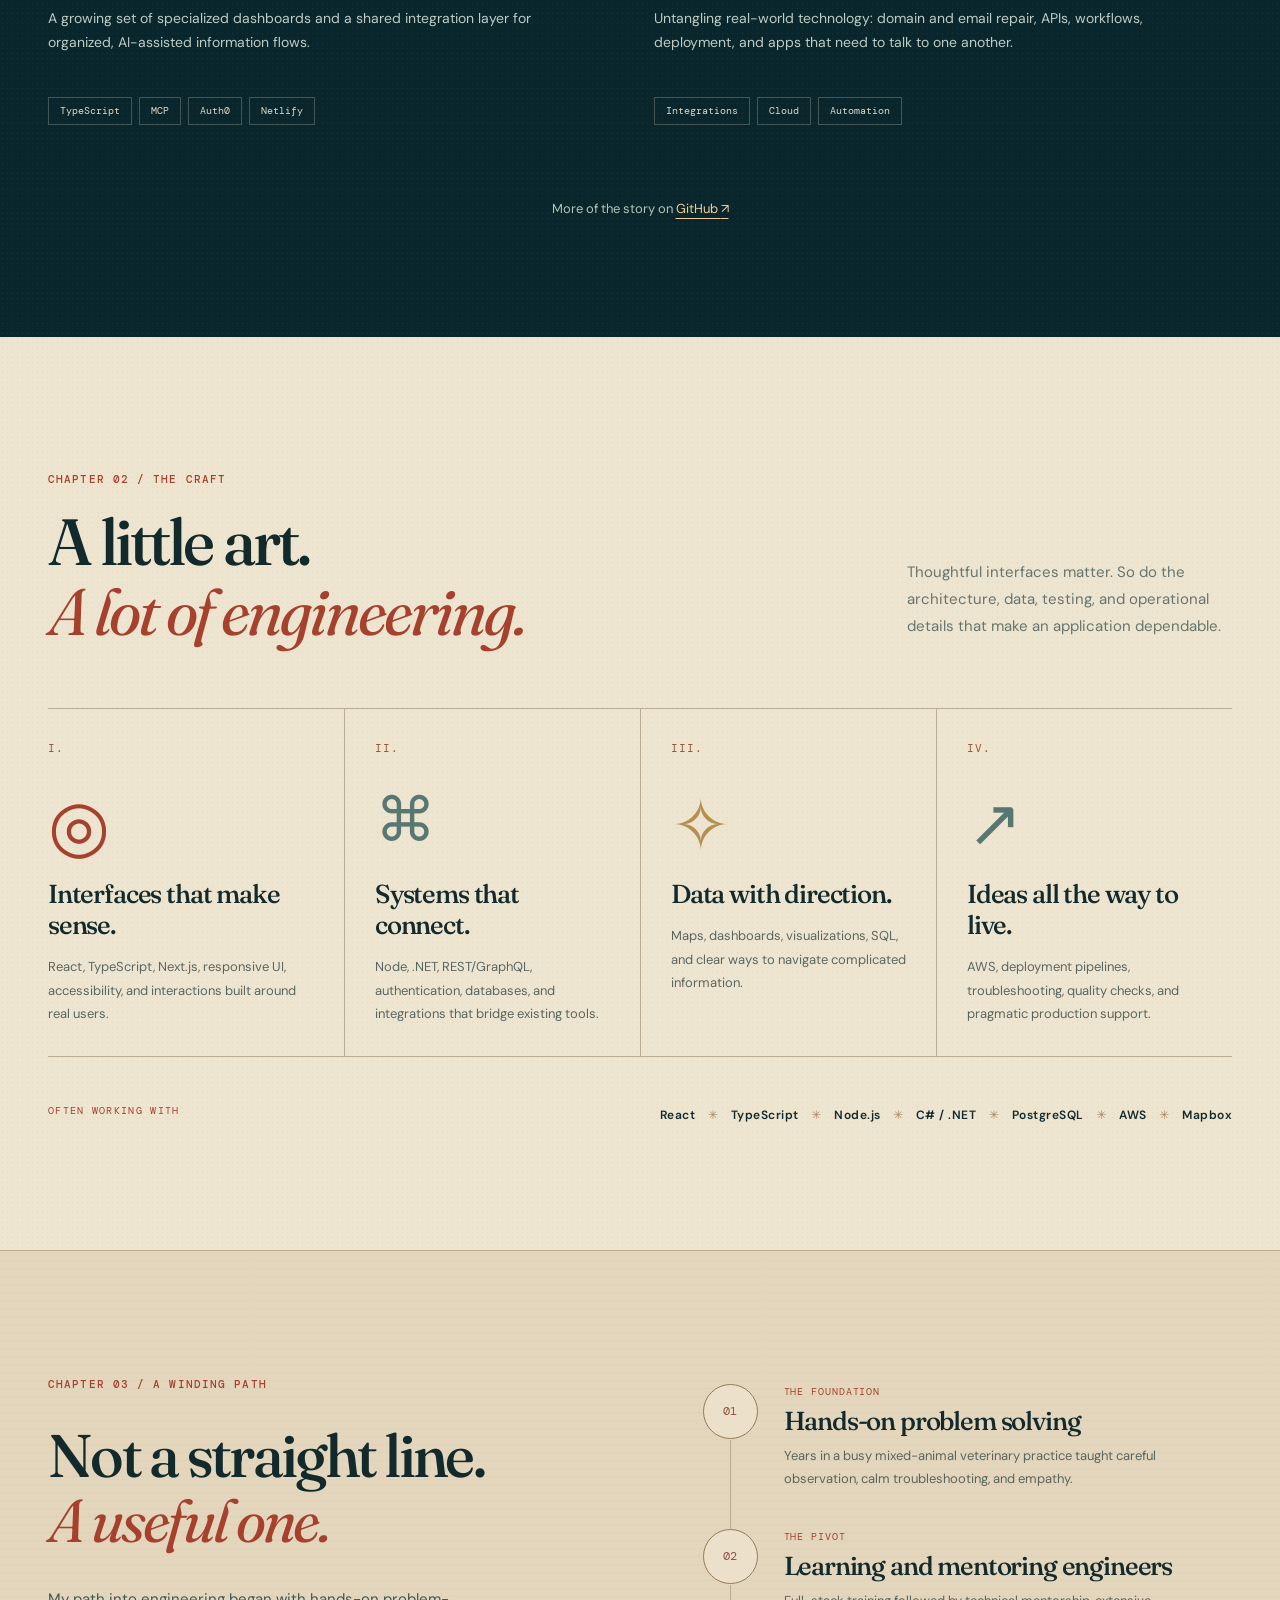
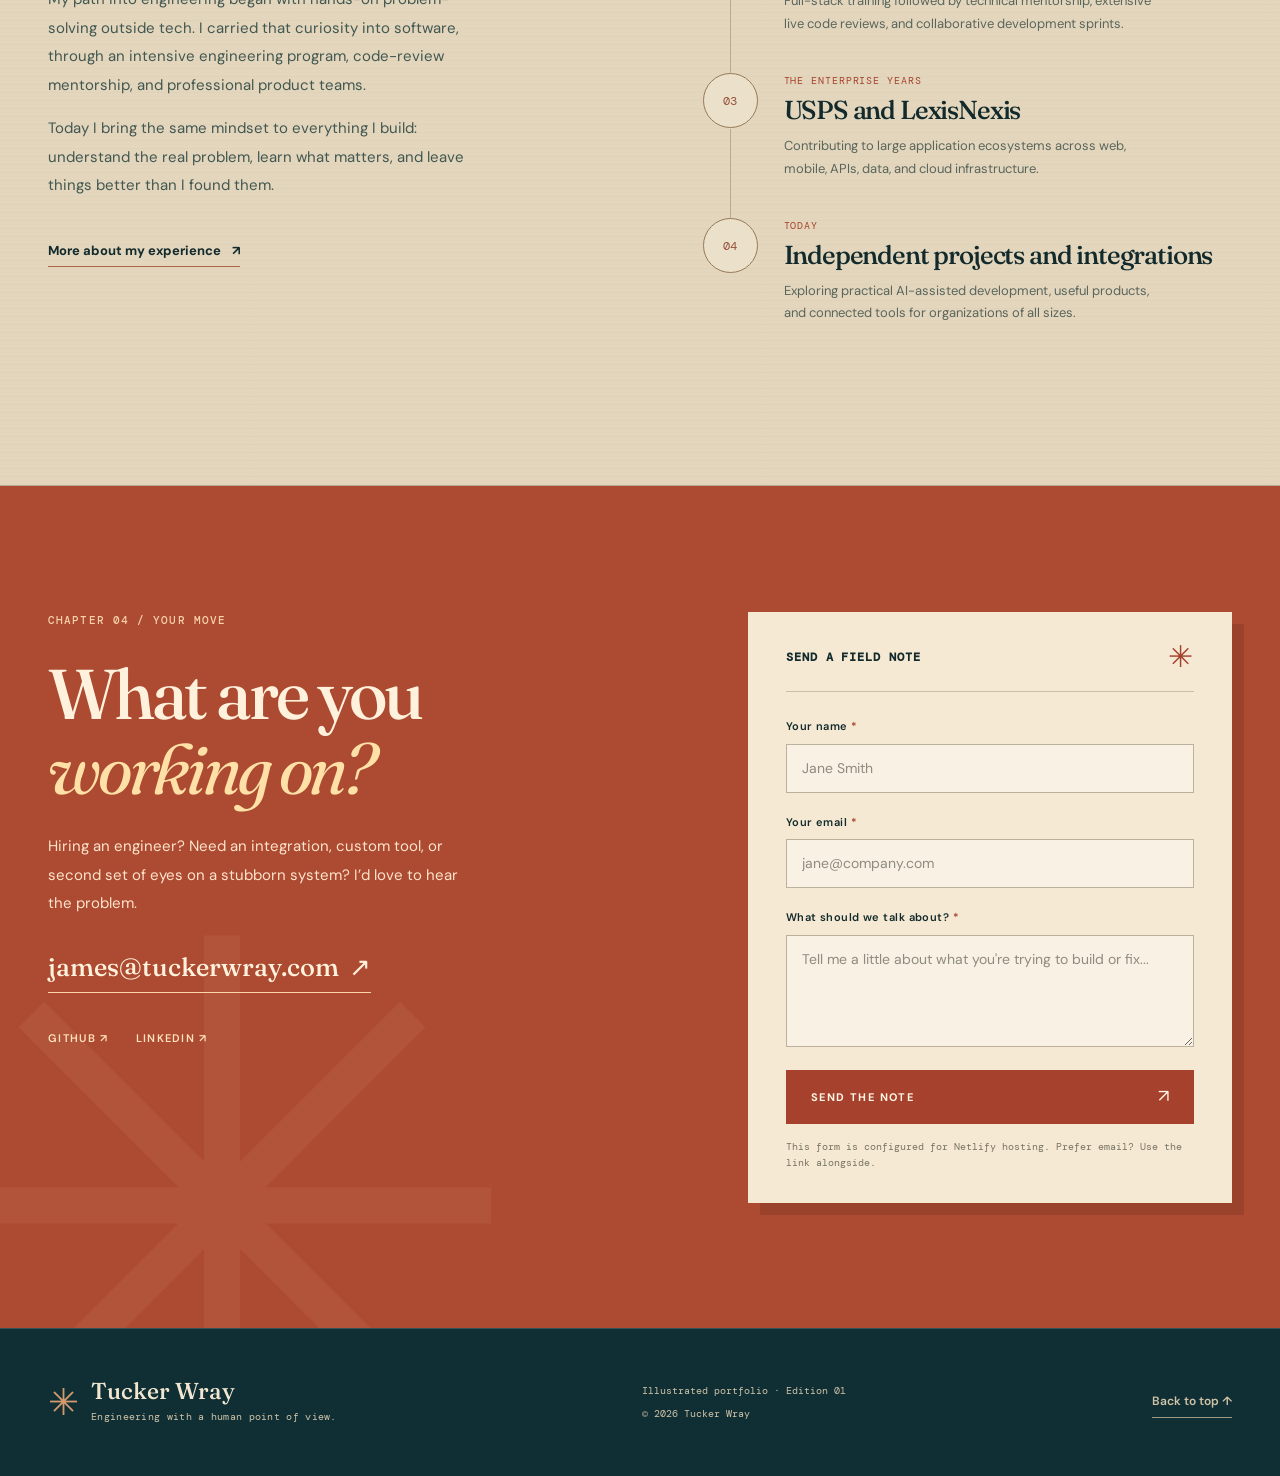
==== commit 405dcab8: "fix: use Tucker Wray branding and a dedicated form confirmation page" ====
--- a/index.html
+++ b/index.html
@@ -19,7 +19,7 @@
     <div class="header-ribbon wrap"><span>Field notes from a working software engineer</span><span>Issue No. 01 <span aria-hidden="true">✦</span> 2026</span></div>
     <div class="nav-wrap">
       <nav class="site-nav wrap" aria-label="Main navigation">
-        <a class="wordmark" href="#top" aria-label="Tucker Wray, home"><span class="mark" aria-hidden="true">✳</span><span>Tucker <i>&</i> Wray<small>software & thoughtful systems</small></span></a>
+        <a class="wordmark" href="#top" aria-label="Tucker Wray, home"><span class="mark" aria-hidden="true">✳</span><span>Tucker <i>Wray</i><small>software & thoughtful systems</small></span></a>
         <button class="menu-toggle" type="button" aria-label="Open navigation" aria-expanded="false" aria-controls="primary-links"><span></span><span></span><span></span></button>
         <div class="nav-links" id="primary-links"><a href="#work">Selected work</a><a href="#approach">What I do</a><a href="#journey">The journey</a><a class="nav-contact" href="#contact">Let's talk <span aria-hidden="true">↗</span></a></div>
       </nav>
@@ -92,7 +92,7 @@
     <section class="contact-section" id="contact" aria-labelledby="contact-title"><div class="wrap contact-grid">
       <div class="contact-intro" data-reveal><p class="kicker">Chapter 04 / Your move</p><h2 id="contact-title">What are you<br><em>working on?</em></h2><p>Hiring an engineer? Need an integration, custom tool, or second set of eyes on a stubborn system? I’d love to hear the problem.</p><a class="email-link" href="mailto:james@tuckerwray.com">james@tuckerwray.com <span aria-hidden="true">↗</span></a><div class="socials"><a href="https://github.com/jtwray" target="_blank" rel="noopener noreferrer">GitHub ↗</a><a href="https://www.linkedin.com/in/jtwray/" target="_blank" rel="noopener noreferrer">LinkedIn ↗</a></div></div>
       <div class="contact-form-shell" data-reveal><div class="form-title"><span>Send a field note</span><span aria-hidden="true">✳</span></div>
-        <form name="reachout" method="POST" action="/?sent=1#contact" data-netlify="true" netlify-honeypot="bot-field">
+        <form name="reachout" method="POST" action="/thank-you" data-netlify="true" netlify-honeypot="bot-field">
           <input type="hidden" name="form-name" value="reachout"><p class="hidden-field"><label>Leave this empty: <input name="bot-field" tabindex="-1" autocomplete="off"></label></p>
           <label for="name">Your name <span>*</span></label><input id="name" name="name" type="text" autocomplete="name" required maxlength="120" placeholder="Jane Smith">
           <label for="email">Your email <span>*</span></label><input id="email" name="email" type="email" autocomplete="email" required maxlength="200" placeholder="jane@company.com">
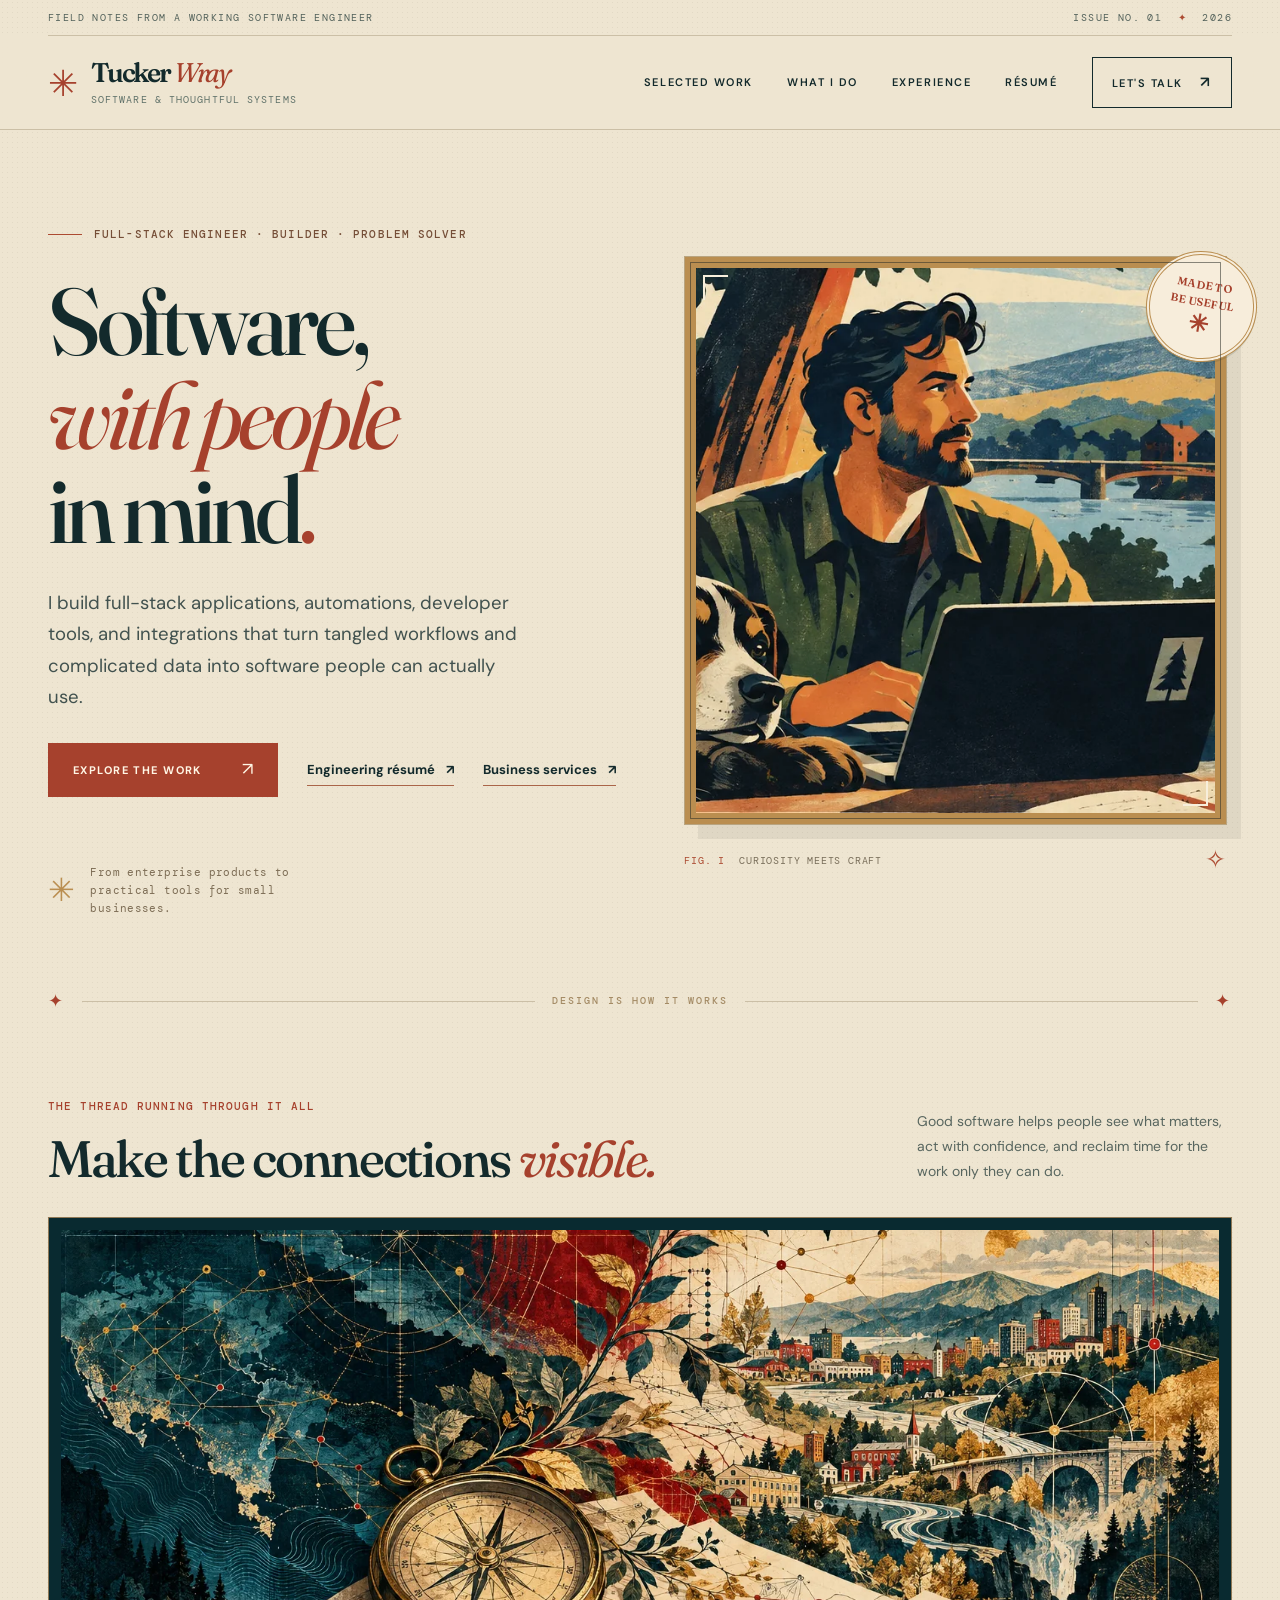
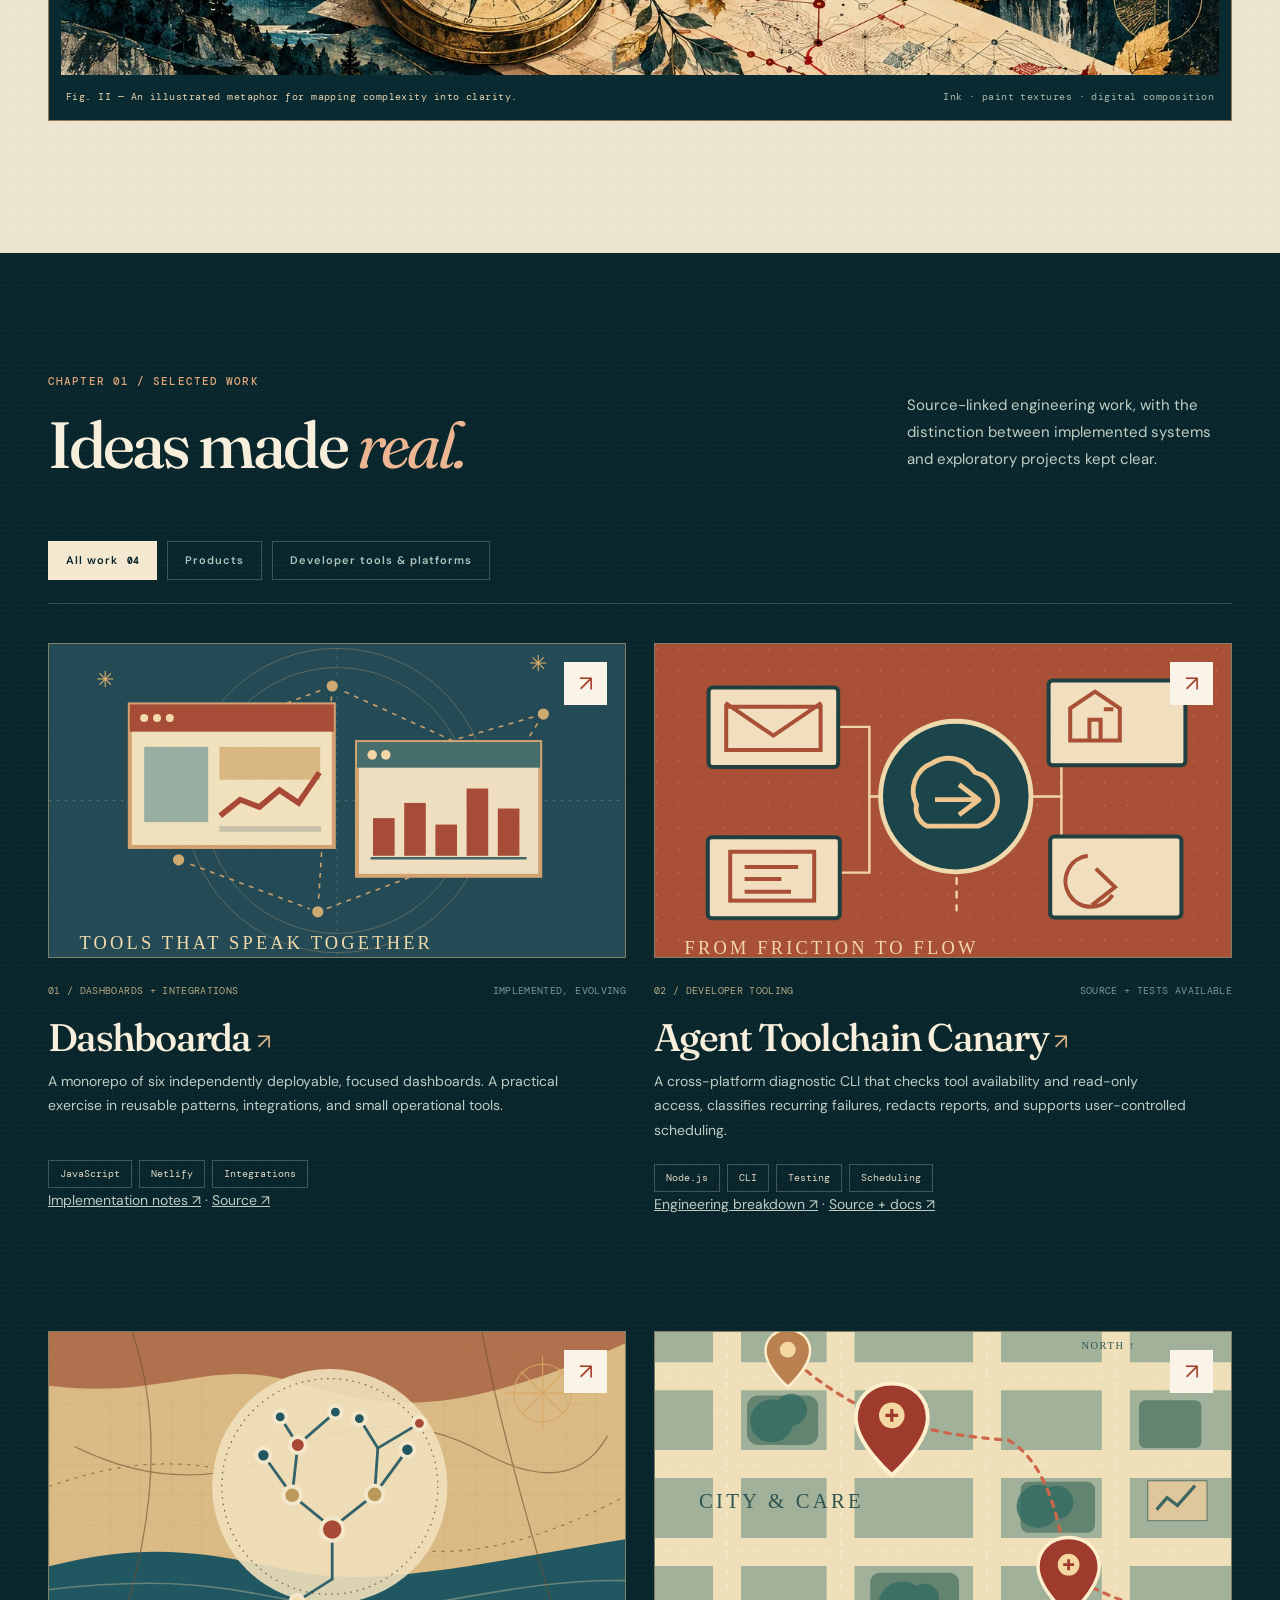
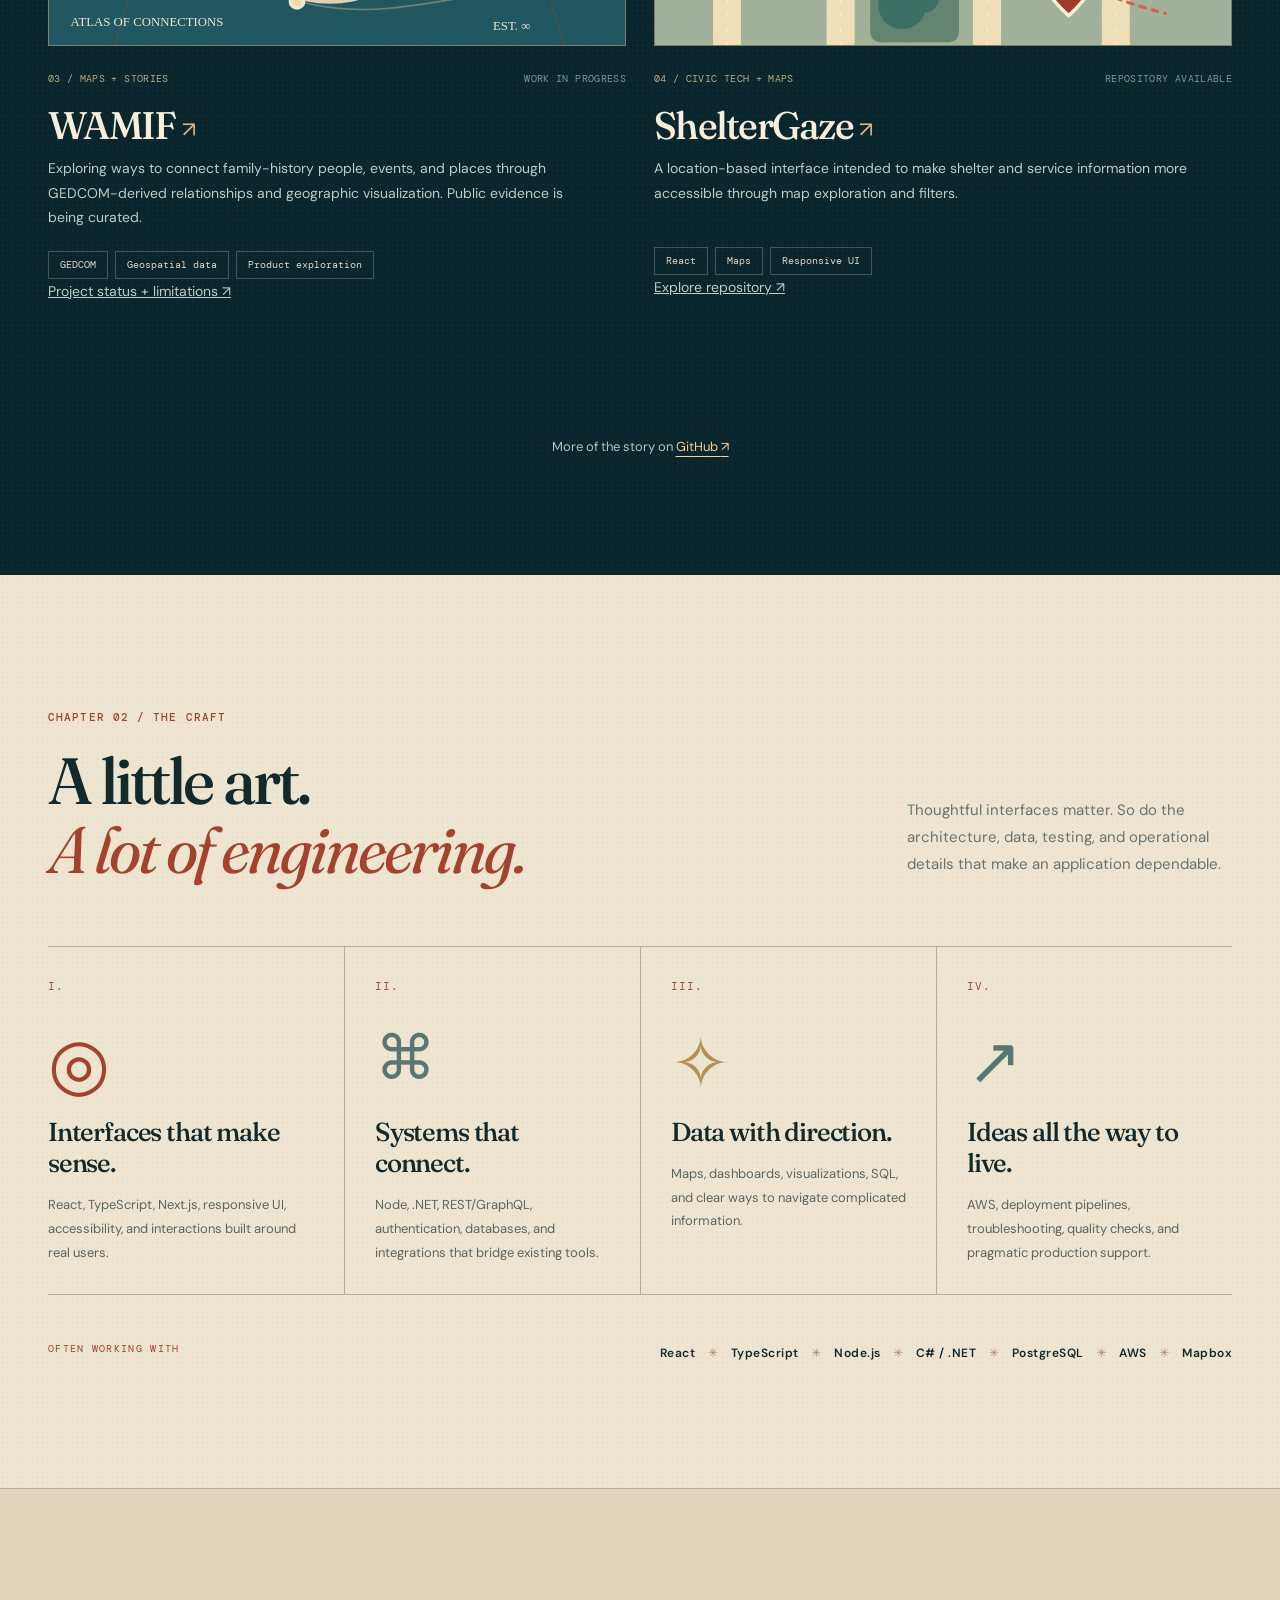
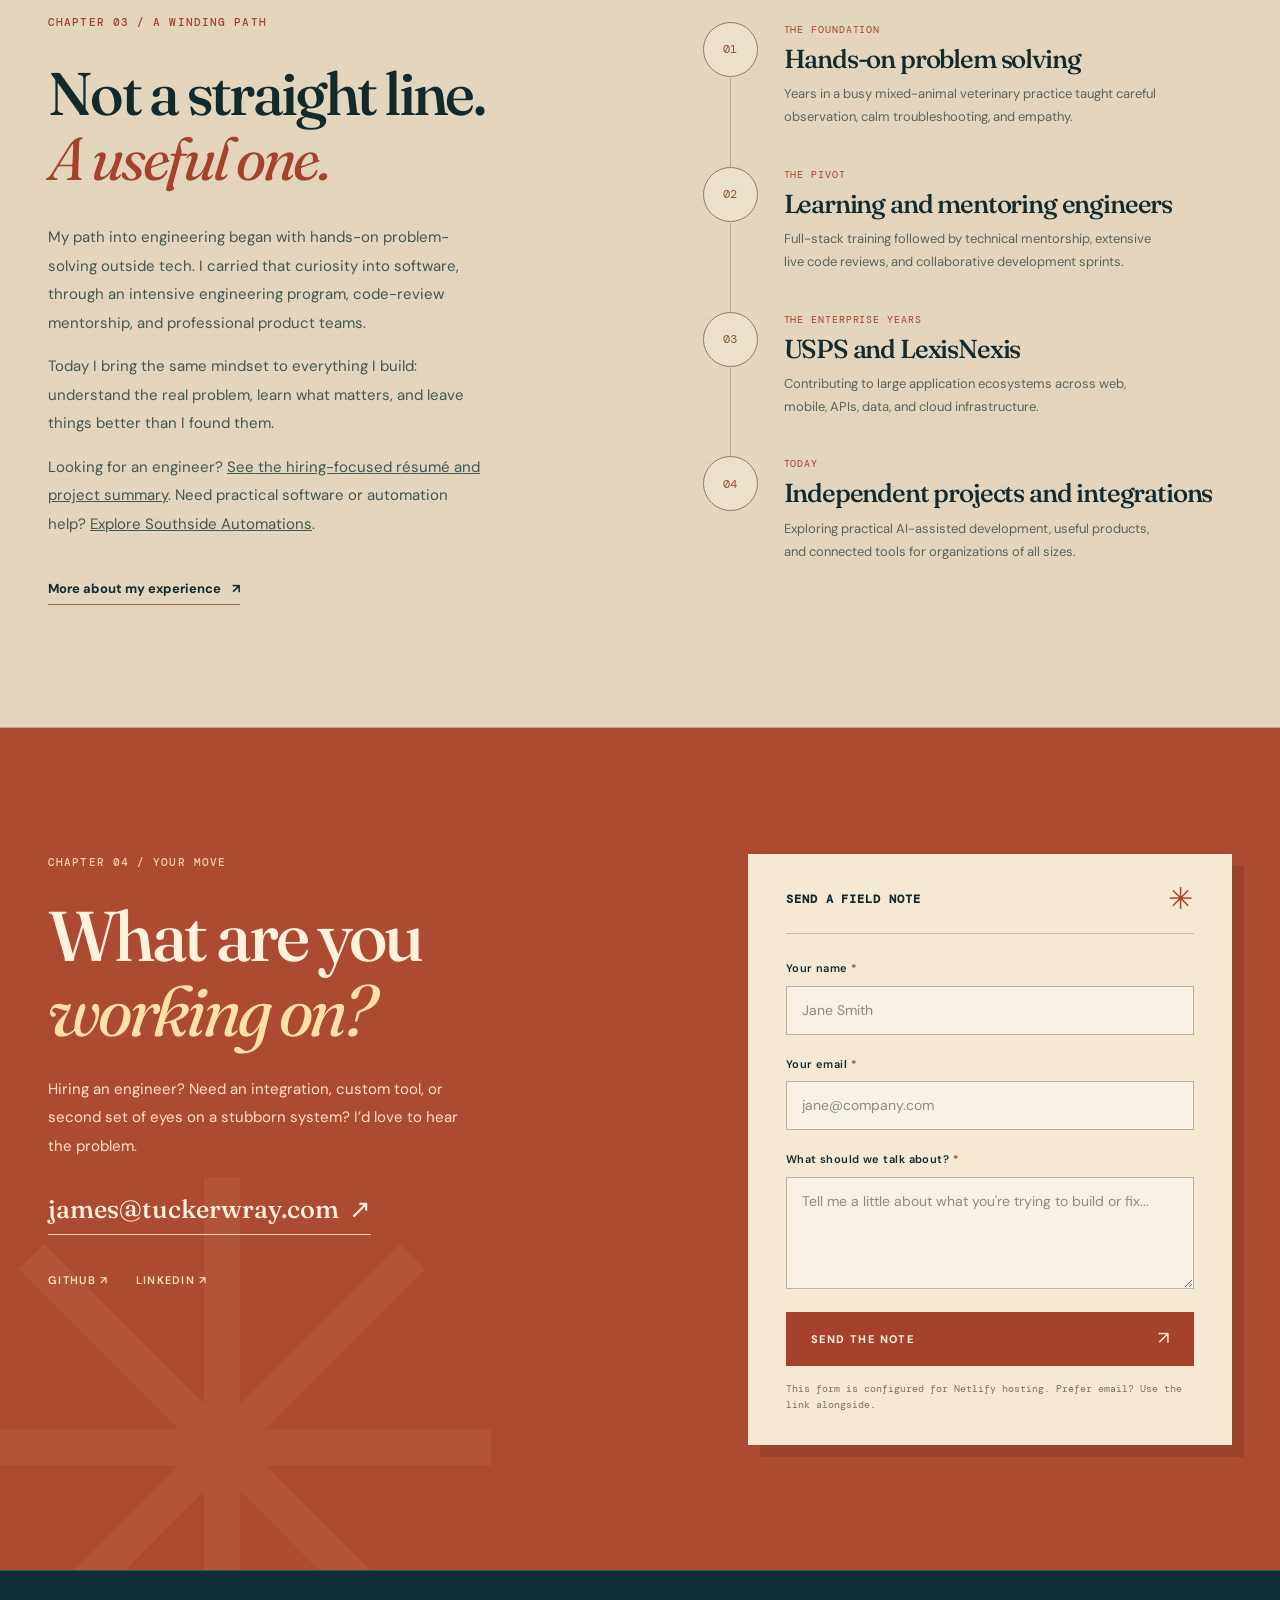
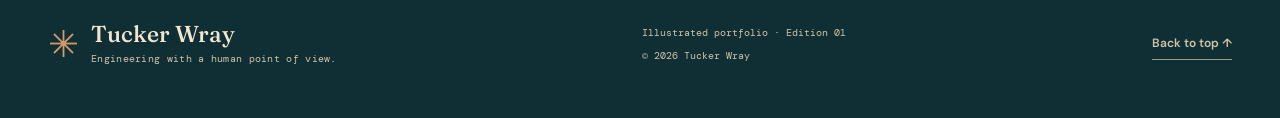
==== commit 872ef0c1: "feat(portfolio): foreground evidence-backed engineering work and audience paths" ====
--- a/index.html
+++ b/index.html
@@ -4,7 +4,7 @@
   <meta charset="utf-8">
   <meta name="viewport" content="width=device-width, initial-scale=1">
   <meta name="theme-color" content="#ede4d0">
-  <meta name="description" content="Tucker Wray is a software engineer building human-centered products, maps, AI integrations, and resilient web systems. Explore selected work and get in touch.">
+  <meta name="description" content="Tucker Wray is a full-stack software engineer building practical applications, developer tooling, automation, and integrations. Explore implementation-focused case studies, engineering experience, and ways to work together.">
   <title>Tucker Wray — Software, With People in Mind</title>
   <link rel="preconnect" href="https://fonts.googleapis.com">
   <link rel="preconnect" href="https://fonts.gstatic.com" crossorigin>
@@ -21,7 +21,7 @@
       <nav class="site-nav wrap" aria-label="Main navigation">
         <a class="wordmark" href="#top" aria-label="Tucker Wray, home"><span class="mark" aria-hidden="true">✳</span><span>Tucker <i>Wray</i><small>software & thoughtful systems</small></span></a>
         <button class="menu-toggle" type="button" aria-label="Open navigation" aria-expanded="false" aria-controls="primary-links"><span></span><span></span><span></span></button>
-        <div class="nav-links" id="primary-links"><a href="#work">Selected work</a><a href="#approach">What I do</a><a href="#journey">The journey</a><a class="nav-contact" href="#contact">Let's talk <span aria-hidden="true">↗</span></a></div>
+        <div class="nav-links" id="primary-links"><a href="#work">Selected work</a><a href="#approach">What I do</a><a href="#journey">Experience</a><a href="https://w2.tuckerwray.com/">Résumé</a><a class="nav-contact" href="#contact">Let's talk <span aria-hidden="true">↗</span></a></div>
       </nav>
     </div>
   </header>
@@ -30,8 +30,8 @@
       <div class="hero-copy" data-reveal>
         <p class="kicker"><span class="kicker-line"></span>Full-stack engineer · Builder · Problem solver</p>
         <h1 id="hero-title">Software,<br><em>with people</em><br>in mind<span class="period">.</span></h1>
-        <p class="hero-lede">I turn tangled workflows, complicated data, and everyday frustrations into clear, useful software.</p>
-        <div class="hero-actions"><a class="button button-solid" href="#work">Explore the work <span aria-hidden="true">↗</span></a><a class="text-link" href="#contact">Have a problem to solve? <span aria-hidden="true">↗</span></a></div>
+        <p class="hero-lede">I build full-stack applications, automations, developer tools, and integrations that turn tangled workflows and complicated data into software people can actually use.</p>
+        <div class="hero-actions"><a class="button button-solid" href="#work">Explore the work <span aria-hidden="true">↗</span></a><a class="text-link" href="https://w2.tuckerwray.com/">Engineering résumé <span aria-hidden="true">↗</span></a><a class="text-link" href="https://southside.tuckerwray.com/">Business services <span aria-hidden="true">↗</span></a></div>
         <div class="margin-note"><span class="asterisk" aria-hidden="true">✳</span><span>From enterprise products to practical tools for small businesses.</span></div>
       </div>
       <figure class="hero-figure" data-reveal>
@@ -47,24 +47,24 @@
     </section>
     <section class="work-section" id="work" aria-labelledby="work-title">
       <div class="wrap work-inner">
-        <div class="section-header light" data-reveal><div><p class="kicker">Chapter 01 / Selected work</p><h2 id="work-title">Ideas made <em>real.</em></h2></div><p>Real projects, real engineering decisions, and a few interesting problems still being explored.</p></div>
-        <div class="filters" role="group" aria-label="Filter projects"><button type="button" class="filter active" data-filter="all" aria-pressed="true">All work <span>04</span></button><button type="button" class="filter" data-filter="product" aria-pressed="false">Products</button><button type="button" class="filter" data-filter="platform" aria-pressed="false">Platforms</button><button type="button" class="filter" data-filter="operations" aria-pressed="false">Operations</button></div>
+        <div class="section-header light" data-reveal><div><p class="kicker">Chapter 01 / Selected work</p><h2 id="work-title">Ideas made <em>real.</em></h2></div><p>Source-linked engineering work, with the distinction between implemented systems and exploratory projects kept clear.</p></div>
+        <div class="filters" role="group" aria-label="Filter projects"><button type="button" class="filter active" data-filter="all" aria-pressed="true">All work <span>04</span></button><button type="button" class="filter" data-filter="product" aria-pressed="false">Products</button><button type="button" class="filter" data-filter="platform" aria-pressed="false">Developer tools &amp; platforms</button></div>
         <div class="projects">
+          <article class="project" data-category="platform" data-reveal>
+            <a class="project-image project-dashboarda" href="work/dashboarda.html" aria-label="Read the Dashboarda engineering case study"><img src="assets/art/dashboarda.svg" loading="lazy" alt="Illustrated dashboard panels connected by fine diagram lines."><span class="project-image-link" aria-hidden="true">↗</span></a>
+            <div class="project-detail"><div class="project-meta"><span>01 / Dashboards + integrations</span><span>Implemented, evolving</span></div><h3><a href="work/dashboarda.html">Dashboarda <span aria-hidden="true">↗</span></a></h3><p>A monorepo of six independently deployable, focused dashboards. A practical exercise in reusable patterns, integrations, and small operational tools.</p><div class="tech-tags"><span>JavaScript</span><span>Netlify</span><span>Integrations</span></div><p class="project-evidence"><a href="work/dashboarda.html">Implementation notes ↗</a> · <a href="https://github.com/jtwray/dashboarda" target="_blank" rel="noopener noreferrer">Source ↗</a></p></div>
+          </article>
+          <article class="project" data-category="platform" data-reveal>
+            <a class="project-image project-ops" href="work/agent-toolchain-canary.html" aria-label="Read the Agent Toolchain Canary engineering case study"><img src="assets/art/operations.svg" loading="lazy" alt="Diagram of connected systems, services, and application infrastructure."><span class="project-image-link" aria-hidden="true">↗</span></a>
+            <div class="project-detail"><div class="project-meta"><span>02 / Developer tooling</span><span>Source + tests available</span></div><h3><a href="work/agent-toolchain-canary.html">Agent Toolchain Canary <span aria-hidden="true">↗</span></a></h3><p>A cross-platform diagnostic CLI that checks tool availability and read-only access, classifies recurring failures, redacts reports, and supports user-controlled scheduling.</p><div class="tech-tags"><span>Node.js</span><span>CLI</span><span>Testing</span><span>Scheduling</span></div><p class="project-evidence"><a href="work/agent-toolchain-canary.html">Engineering breakdown ↗</a> · <a href="https://github.com/jtwray/agent-toolchain-canary" target="_blank" rel="noopener noreferrer">Source + docs ↗</a></p></div>
+          </article>
           <article class="project" data-category="product" data-reveal>
-            <a class="project-image project-wamif" href="https://github.com/jtwray/wamif" target="_blank" rel="noopener noreferrer" aria-label="See WAMIF on GitHub"><img src="assets/art/wamif.svg" loading="lazy" alt="Decorative diagram of family history nodes arranged across a map and branching roots."><span class="project-image-link" aria-hidden="true">↗</span></a>
-            <div class="project-detail"><div class="project-meta"><span>01 / Maps + stories</span><span>Product exploration</span></div><h3><a href="https://github.com/jtwray/wamif" target="_blank" rel="noopener noreferrer">WAMIF <span aria-hidden="true">↗</span></a></h3><p>Family history becomes a place you can explore: connecting people, events, timelines, and geography through GEDCOM data.</p><div class="tech-tags"><span>Next.js</span><span>Mapbox</span><span>Data visualization</span></div></div>
+            <a class="project-image project-wamif" href="work/wamif.html" aria-label="Read the WAMIF project overview"><img src="assets/art/wamif.svg" loading="lazy" alt="Decorative diagram of family-history nodes across a map and branching roots."><span class="project-image-link" aria-hidden="true">↗</span></a>
+            <div class="project-detail"><div class="project-meta"><span>03 / Maps + stories</span><span>Work in progress</span></div><h3><a href="work/wamif.html">WAMIF <span aria-hidden="true">↗</span></a></h3><p>Exploring ways to connect family-history people, events, and places through GEDCOM-derived relationships and geographic visualization. Public evidence is being curated.</p><div class="tech-tags"><span>GEDCOM</span><span>Geospatial data</span><span>Product exploration</span></div><p class="project-evidence"><a href="work/wamif.html">Project status + limitations ↗</a></p></div>
           </article>
           <article class="project" data-category="product" data-reveal>
             <a class="project-image project-shelter" href="https://github.com/jtwray/Shelter-Gaze" target="_blank" rel="noopener noreferrer" aria-label="See ShelterGaze on GitHub"><img src="assets/art/shelter.svg" loading="lazy" alt="Illustrated street grid with parks and highlighted service locations."><span class="project-image-link" aria-hidden="true">↗</span></a>
-            <div class="project-detail"><div class="project-meta"><span>02 / Civic tech + maps</span><span>Web application</span></div><h3><a href="https://github.com/jtwray/Shelter-Gaze" target="_blank" rel="noopener noreferrer">ShelterGaze <span aria-hidden="true">↗</span></a></h3><p>Making shelter and service information easier to find through responsive location-based exploration and useful filters.</p><div class="tech-tags"><span>React</span><span>Mapbox GL</span><span>AWS</span></div></div>
-          </article>
-          <article class="project" data-category="platform" data-reveal>
-            <a class="project-image project-dashboarda" href="https://github.com/jtwray/dashboarda" target="_blank" rel="noopener noreferrer" aria-label="See Dashboarda on GitHub"><img src="assets/art/dashboarda.svg" loading="lazy" alt="Illustrated dashboard panels connected by fine diagram lines."><span class="project-image-link" aria-hidden="true">↗</span></a>
-            <div class="project-detail"><div class="project-meta"><span>03 / AI + integrations</span><span>Evolving platform</span></div><h3><a href="https://github.com/jtwray/dashboarda" target="_blank" rel="noopener noreferrer">Dashboarda <span aria-hidden="true">↗</span></a></h3><p>A growing set of specialized dashboards and a shared integration layer for organized, AI-assisted information flows.</p><div class="tech-tags"><span>TypeScript</span><span>MCP</span><span>Auth0</span><span>Netlify</span></div></div>
-          </article>
-          <article class="project" data-category="operations" data-reveal>
-            <a class="project-image project-ops" href="#contact" aria-label="Discuss systems and workflow engineering"><img src="assets/art/operations.svg" loading="lazy" alt="Illustration of email, cloud, APIs, and databases connected in a simple workflow."><span class="project-image-link" aria-hidden="true">↗</span></a>
-            <div class="project-detail"><div class="project-meta"><span>04 / Practical engineering</span><span>Consulting</span></div><h3><a href="#contact">Systems that work <span aria-hidden="true">↗</span></a></h3><p>Untangling real-world technology: domain and email repair, APIs, workflows, deployment, and apps that need to talk to one another.</p><div class="tech-tags"><span>Integrations</span><span>Cloud</span><span>Automation</span></div></div>
+            <div class="project-detail"><div class="project-meta"><span>04 / Civic tech + maps</span><span>Repository available</span></div><h3><a href="https://github.com/jtwray/Shelter-Gaze" target="_blank" rel="noopener noreferrer">ShelterGaze <span aria-hidden="true">↗</span></a></h3><p>A location-based interface intended to make shelter and service information more accessible through map exploration and filters.</p><div class="tech-tags"><span>React</span><span>Maps</span><span>Responsive UI</span></div><p class="project-evidence"><a href="https://github.com/jtwray/Shelter-Gaze" target="_blank" rel="noopener noreferrer">Explore repository ↗</a></p></div>
           </article>
         </div>
         <p class="work-end">More of the story on <a href="https://github.com/jtwray" target="_blank" rel="noopener noreferrer">GitHub <span aria-hidden="true">↗</span></a></p>
@@ -81,7 +81,7 @@
       <div class="tools-band"><span>Often working with</span><div>React <b>✳</b> TypeScript <b>✳</b> Node.js <b>✳</b> C# / .NET <b>✳</b> PostgreSQL <b>✳</b> AWS <b>✳</b> Mapbox</div></div>
     </section>
     <section class="journey-section" id="journey" aria-labelledby="journey-title"><div class="wrap journey-grid">
-      <div class="journey-copy" data-reveal><p class="kicker">Chapter 03 / A winding path</p><h2 id="journey-title">Not a straight line.<br><em>A useful one.</em></h2><p>My path into engineering began with hands-on problem-solving outside tech. I carried that curiosity into software, through an intensive engineering program, code-review mentorship, and professional product teams.</p><p>Today I bring the same mindset to everything I build: understand the real problem, learn what matters, and leave things better than I found them.</p><a class="text-link" href="https://www.linkedin.com/in/jtwray/" target="_blank" rel="noopener noreferrer">More about my experience <span aria-hidden="true">↗</span></a></div>
+      <div class="journey-copy" data-reveal><p class="kicker">Chapter 03 / A winding path</p><h2 id="journey-title">Not a straight line.<br><em>A useful one.</em></h2><p>My path into engineering began with hands-on problem-solving outside tech. I carried that curiosity into software, through an intensive engineering program, code-review mentorship, and professional product teams.</p><p>Today I bring the same mindset to everything I build: understand the real problem, learn what matters, and leave things better than I found them.</p><p>Looking for an engineer? <a href="https://w2.tuckerwray.com/">See the hiring-focused résumé and project summary</a>. Need practical software or automation help? <a href="https://southside.tuckerwray.com/">Explore Southside Automations</a>.</p><a class="text-link" href="https://www.linkedin.com/in/jtwray/" target="_blank" rel="noopener noreferrer">More about my experience <span aria-hidden="true">↗</span></a></div>
       <div class="journey-timeline" data-reveal>
         <div class="era"><span class="era-icon">01</span><div><span class="era-label">The foundation</span><h3>Hands-on problem solving</h3><p>Years in a busy mixed-animal veterinary practice taught careful observation, calm troubleshooting, and empathy.</p></div></div>
         <div class="era"><span class="era-icon">02</span><div><span class="era-label">The pivot</span><h3>Learning and mentoring engineers</h3><p>Full-stack training followed by technical mentorship, extensive live code reviews, and collaborative development sprints.</p></div></div>
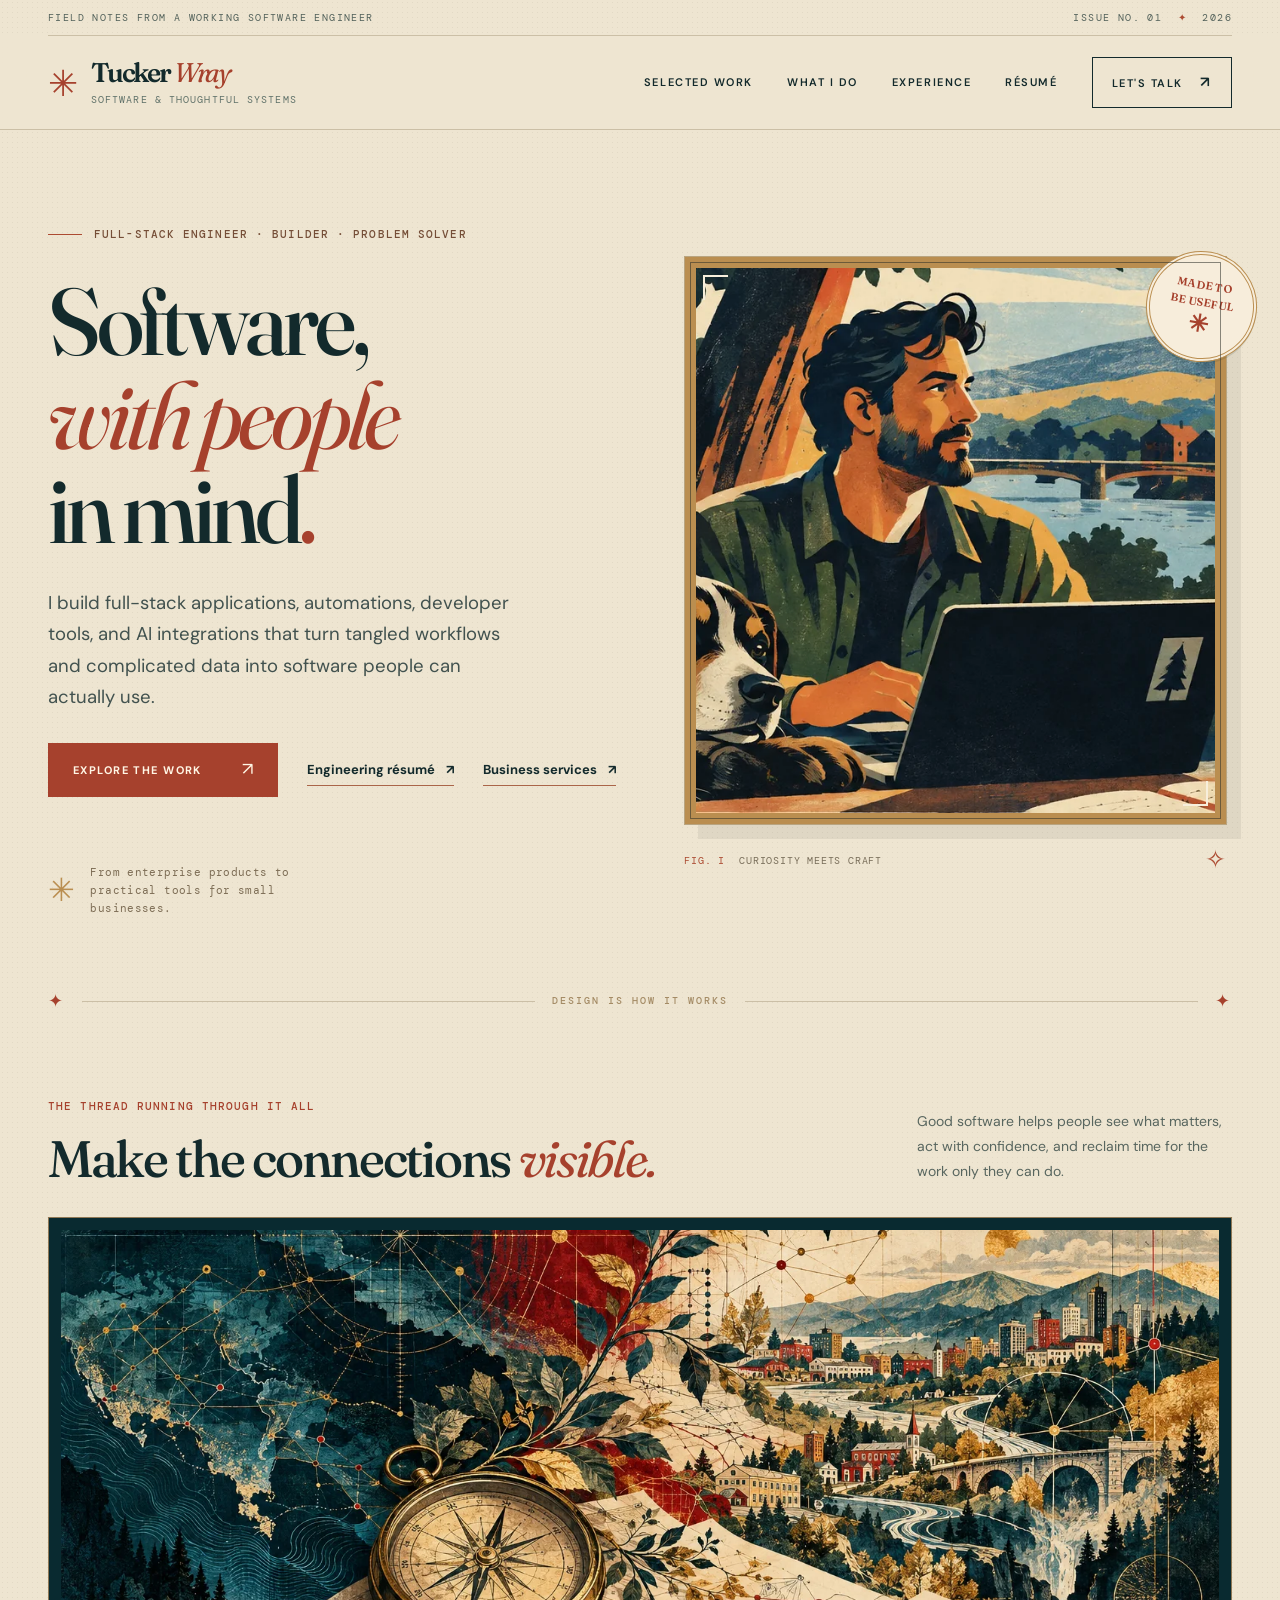
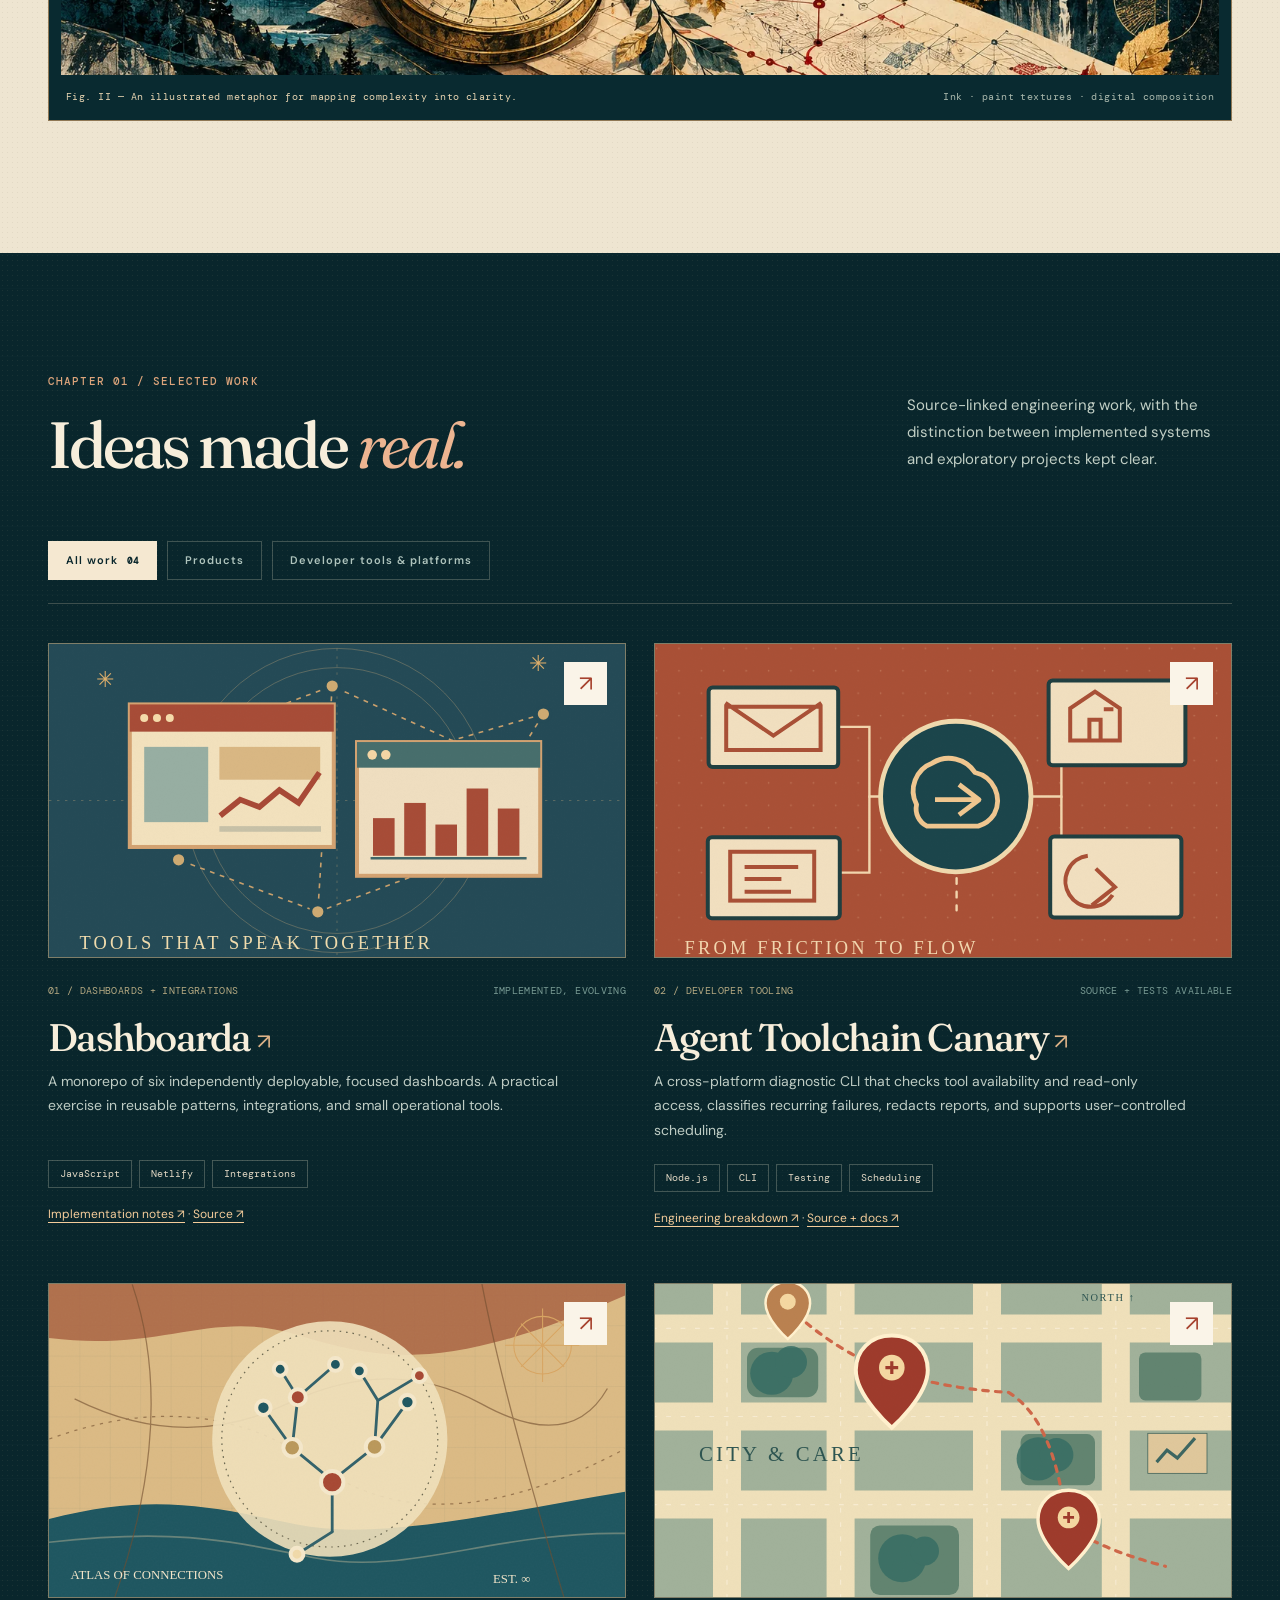
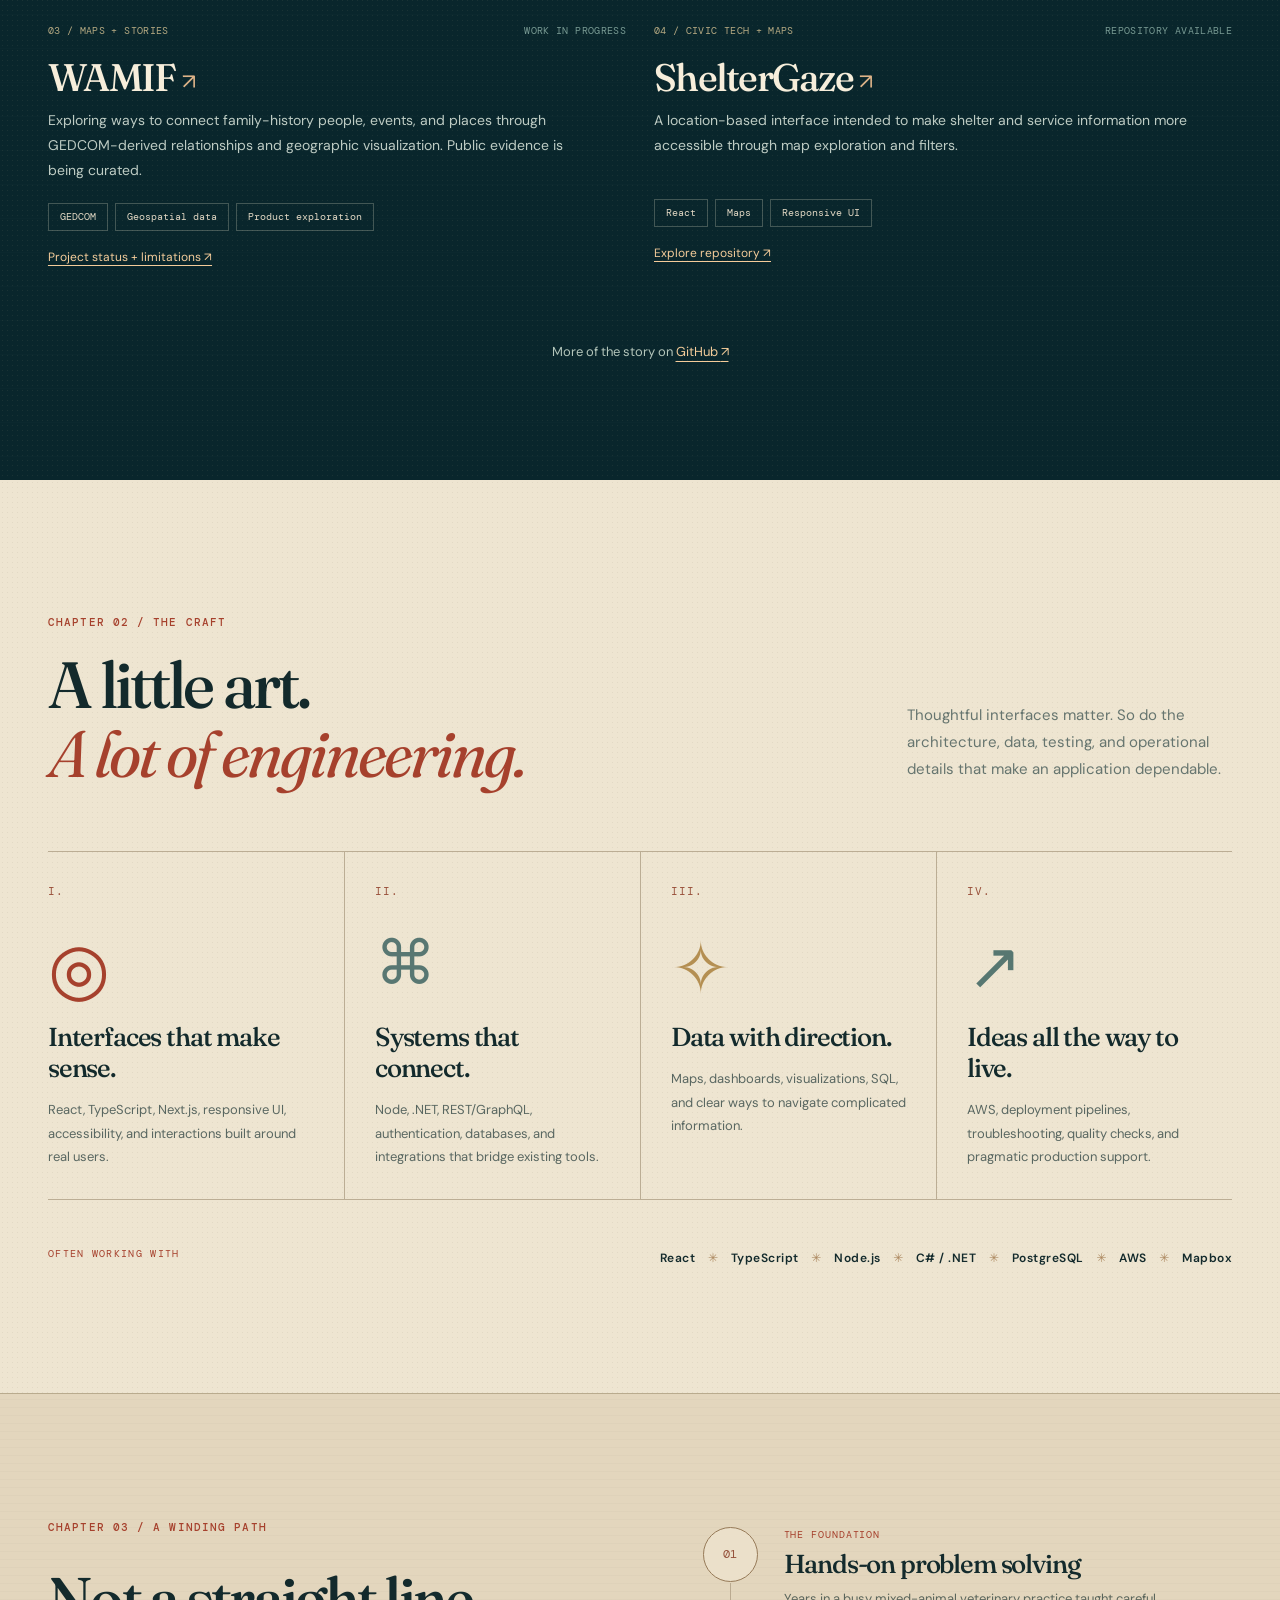
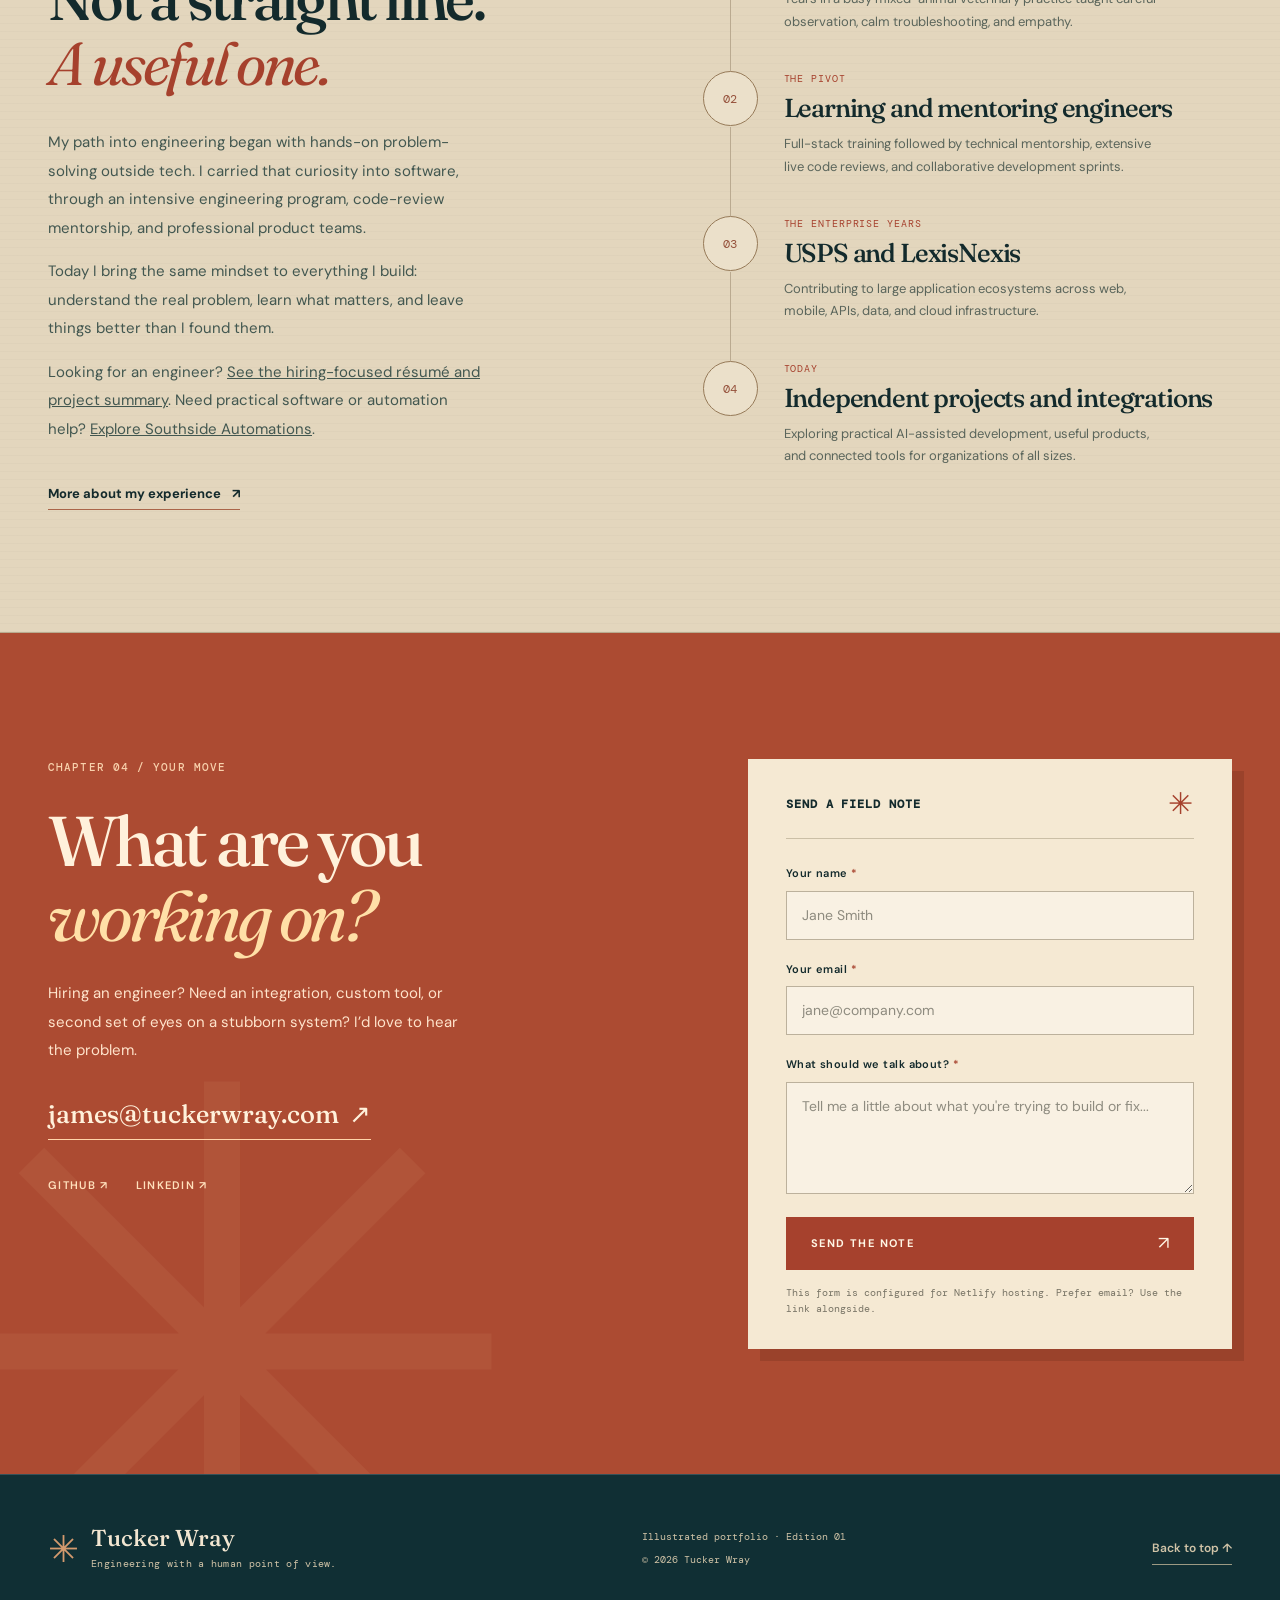
==== commit 425ffdae: "copy(portfolio): surface AI integration practice in hero" ====
--- a/index.html
+++ b/index.html
@@ -30,7 +30,7 @@
       <div class="hero-copy" data-reveal>
         <p class="kicker"><span class="kicker-line"></span>Full-stack engineer · Builder · Problem solver</p>
         <h1 id="hero-title">Software,<br><em>with people</em><br>in mind<span class="period">.</span></h1>
-        <p class="hero-lede">I build full-stack applications, automations, developer tools, and integrations that turn tangled workflows and complicated data into software people can actually use.</p>
+        <p class="hero-lede">I build full-stack applications, automations, developer tools, and AI integrations that turn tangled workflows and complicated data into software people can actually use.</p>
         <div class="hero-actions"><a class="button button-solid" href="#work">Explore the work <span aria-hidden="true">↗</span></a><a class="text-link" href="https://w2.tuckerwray.com/">Engineering résumé <span aria-hidden="true">↗</span></a><a class="text-link" href="https://southside.tuckerwray.com/">Business services <span aria-hidden="true">↗</span></a></div>
         <div class="margin-note"><span class="asterisk" aria-hidden="true">✳</span><span>From enterprise products to practical tools for small businesses.</span></div>
       </div>
--- a/assets/styles.css
+++ b/assets/styles.css
@@ -1,5 +1,5 @@
 :root{--paper:#eee5d1;--paper-light:#faf4e8;--ink:#132a2c;--ink-soft:#52635e;--teal:#0e3035;--deep:#09262c;--red:#ac4b32;--rust:#a6412d;--gold:#ba8e50;--line:#cbbfa6;--cream:#f7eedb;--sans:'DM Sans',system-ui,-apple-system,sans-serif;--serif:'Fraunces',Georgia,serif;--mono:'DM Mono',monospace}
-*,*::before,*::after{box-sizing:border-box}html{scroll-behavior:smooth;scroll-padding-top:95px}body{margin:0;color:var(--ink);background-color:var(--paper);background-image:radial-gradient(rgba(61,52,33,.065) .58px,transparent .75px);background-size:5px 5px;font-family:var(--sans);font-size:16px;-webkit-font-smoothing:antialiased}img{max-width:100%;display:block}a{color:inherit}button,input,textarea{font:inherit}button{cursor:pointer}::selection{background:#d5a177;color:#09262c}*:focus-visible{outline:3px solid var(--red);outline-offset:4px}.wrap{width:min(1280px,calc(100% - 96px));margin-inline:auto}.skip-link{position:absolute;top:-90px;left:16px;background:#fff;padding:14px;z-index:20}.skip-link:focus{top:10px}h1,h2,h3,p,figure{margin-top:0}h1,h2,h3{font-family:var(--serif);font-weight:500;letter-spacing:-.045em}em{font-weight:400;font-style:italic}button{border:0}.site-header{position:relative;z-index:10}.header-ribbon{height:36px;display:flex;align-items:center;justify-content:space-between;border-bottom:1px solid var(--line);font:10px/1 var(--mono);letter-spacing:.14em;text-transform:uppercase;color:#53625b}.header-ribbon span span{color:var(--red);margin-inline:8px}.nav-wrap{background:rgba(238,229,209,.94);border-bottom:1px solid var(--line);backdrop-filter:blur(16px);position:sticky;top:0;z-index:12}.site-nav{height:93px;display:flex;align-items:center;justify-content:space-between;gap:35px}.wordmark{display:inline-flex;align-items:center;text-decoration:none;gap:15px;font-family:var(--serif);font-size:27px;font-weight:600;letter-spacing:-.08em;line-height:1}.wordmark .mark{font-family:var(--serif);font-size:36px;color:var(--rust);font-weight:400}.wordmark i{font-weight:400;color:var(--rust)}.wordmark small{display:block;font:10px/1.4 var(--mono);letter-spacing:.11em;text-transform:uppercase;margin-top:7px;color:#60726a}.nav-links{display:flex;align-items:center;gap:34px}.nav-links a{text-decoration:none;text-transform:uppercase;font:600 11px/1.4 var(--sans);letter-spacing:.14em;transition:color .2s}.nav-links a:hover,.nav-links a:focus-visible{color:var(--red)}.nav-links .nav-contact{border:1px solid var(--ink);padding:14px 19px;white-space:nowrap}.nav-links .nav-contact span{margin-left:13px;font-size:15px}.nav-links .nav-contact:hover{background:var(--ink);color:var(--cream)}.menu-toggle{display:none}.kicker{font:500 11px/1.6 var(--mono);letter-spacing:.10em;text-transform:uppercase}.hero{display:grid;grid-template-columns:1.03fr .97fr;gap:55px;padding-top:86px;padding-bottom:75px;align-items:center}.hero-copy{padding-top:10px}.hero .kicker{display:flex;align-items:center;gap:12px;margin-bottom:30px;color:#754e37}.kicker-line{width:34px;height:1px;background:var(--red)}.hero h1{font-size:clamp(64px,7.4vw,120px);line-height:.995;margin-bottom:32px;white-space:nowrap}.hero h1 em{color:var(--rust)}.hero h1 .period{color:var(--rust)}.hero-lede{font:400 clamp(18px,1.45vw,21px)/1.68 var(--sans);max-width:470px;color:#42524f;margin-bottom:30px}.hero-actions{display:flex;align-items:center;gap:29px;flex-wrap:wrap}.button{display:inline-flex;align-items:center;gap:40px;justify-content:space-between;padding:17px 25px;text-decoration:none;font:700 11px/1.1 var(--sans);letter-spacing:.13em;text-transform:uppercase;transition:transform .2s,background .2s}.button:hover{transform:translateY(-3px)}.button-solid{background:var(--rust);color:#fff6e5}.button-solid:hover{background:#893624}.button span{font-size:18px;font-weight:400;letter-spacing:0}.text-link{font-size:13px;font-weight:700;text-decoration:none;border-bottom:1px solid #aa6549;padding:7px 0;transition:color .2s}.text-link:hover{color:var(--rust)}.text-link span{padding-left:8px}.margin-note{display:flex;gap:15px;align-items:center;max-width:300px;margin-top:66px;color:#7d6d55;font:11px/1.65 var(--mono);letter-spacing:.035em}.asterisk{font-size:32px;color:var(--gold);line-height:1}.hero-figure{position:relative;min-width:0;align-self:stretch;display:flex;flex-direction:column;justify-content:center;margin:0 5px 0 0}.figure-edge{position:relative;border:1px solid #b9a581;background:var(--gold);padding:11px;box-shadow:14px 14px 0 rgba(54,58,42,.08)}.figure-edge img{width:100%;height:min(44vw,545px);object-fit:cover;object-position:54% center;filter:saturate(.91) contrast(1.04)}.figure-edge:before{content:'';position:absolute;inset:5px;border:1px solid rgba(44,49,40,.55);pointer-events:none;z-index:1}.figure-corner{position:absolute;width:25px;height:25px;border:2px solid var(--cream);pointer-events:none;z-index:2}.figure-corner-tl{top:18px;left:18px;border-right:0;border-bottom:0}.figure-corner-br{bottom:18px;right:18px;border-left:0;border-top:0}.hero-figure figcaption{display:flex;align-items:center;gap:14px;font:10px/1.3 var(--mono);letter-spacing:.08em;text-transform:uppercase;color:#796e5a;margin-top:19px}.hero-figure figcaption span:first-child{color:var(--red)}.hero-figure figcaption .ornament{margin-left:auto;font-size:25px;color:var(--red)}.seal{position:absolute;right:-30px;top:5%;width:111px;height:111px;display:flex;flex-direction:column;align-items:center;justify-content:center;gap:2px;border:4px double var(--gold);border-radius:50%;background:#f7eddb;color:var(--rust);box-shadow:0 2px 0 rgba(20,40,42,.12);transform:rotate(10deg);font:600 11px/1.5 var(--serif);letter-spacing:.03em;text-align:center}.seal span:last-child{font-size:24px;line-height:1}.chapter-divider{display:flex;align-items:center;gap:17px;padding-bottom:88px;color:#a48b65;font:500 10px/1 var(--mono);letter-spacing:.20em}.chapter-divider>span:first-child,.chapter-divider>span:last-child{color:var(--rust);font-size:18px}.divider-line{height:1px;flex:1;background:var(--line)}.picture-story{padding-bottom:132px}.picture-story-head{display:flex;justify-content:space-between;align-items:end;gap:45px;margin-bottom:30px}.picture-story-head .kicker{color:var(--rust);margin-bottom:15px}.picture-story h2{font-size:clamp(37px,4vw,61px);line-height:1.1;margin-bottom:0}.picture-story h2 em{color:var(--rust)}.picture-story-head>p{max-width:315px;font-size:14px;line-height:1.8;color:#58665f;margin-bottom:3px}.panorama{position:relative;margin:0;background:#092a30;padding:12px;border:1px solid #8e7754}.panorama img{width:100%;height:445px;object-fit:cover;object-position:center 50%}.panorama figcaption{display:flex;justify-content:space-between;gap:12px;padding:14px 5px 3px;color:#e8d5b2;font:10px/1.6 var(--mono);letter-spacing:.045em}.panorama figcaption span:last-child{color:#acbaae}.work-section{background:var(--deep);color:var(--cream);position:relative;isolation:isolate;overflow:hidden}.work-section:before{content:'';position:absolute;inset:0;z-index:-1;background-image:radial-gradient(rgba(231,206,149,.08) .55px,transparent .7px),repeating-linear-gradient(0deg,transparent,transparent 32px,rgba(255,255,255,.018) 33px);background-size:5px 5px,100% 34px}.work-inner{padding-top:120px;padding-bottom:120px}.section-header{display:flex;align-items:end;justify-content:space-between;gap:60px;margin-bottom:62px}.section-header .kicker{color:var(--rust);margin-bottom:19px}.section-header h2{font-size:clamp(48px,5.1vw,77px);line-height:1.06;margin-bottom:0}.section-header h2 em{color:var(--rust)}.section-header>p{max-width:325px;font-size:15px;line-height:1.8;color:#66756f;margin-bottom:6px}.section-header.light .kicker{color:#dca47b}.section-header.light h2 em{color:#edb591}.section-header.light>p{color:#c1cfc5}.filters{display:flex;gap:10px;flex-wrap:wrap;padding-bottom:23px;border-bottom:1px solid rgba(233,217,186,.23);margin-bottom:39px}.filter{background:transparent;color:#afc4bd;padding:12px 17px;border:1px solid rgba(221,219,194,.25);font:600 11px/1.2 var(--sans);letter-spacing:.09em;transition:background .2s,color .2s,border-color .2s}.filter span{margin-left:5px;font-family:var(--mono);font-size:9px}.filter:hover{border-color:#ead8b8;color:#fff}.filter.active{background:#f5e8d1;color:var(--deep);border-color:#f5e8d1}.projects{display:grid;grid-template-columns:repeat(2,minmax(0,1fr));gap:55px 28px}.project[hidden]{display:none}.project{min-width:0}.project-image{position:relative;display:block;height:315px;overflow:hidden;background:#aa8a5c;border:1px solid #7f7e68}.project-image img{width:100%;height:100%;object-fit:cover;transition:transform .5s cubic-bezier(.15,.8,.3,1);display:block}.project-image:hover img{transform:scale(1.035)}.project-image-link{position:absolute;right:18px;top:18px;width:43px;height:43px;background:var(--paper-light);display:grid;place-items:center;color:var(--rust);font-size:22px;transition:background .2s}.project-image:hover .project-image-link{background:#fff}.project-detail{padding-top:25px}.project-meta{display:flex;align-items:center;justify-content:space-between;gap:10px;color:#b5a982;text-transform:uppercase;font:10px/1.5 var(--mono);letter-spacing:.035em}.project-meta span:last-child{color:#789a93}.project h3{font-size:clamp(30px,3vw,45px);margin:17px 0 9px;line-height:1.16}.project h3 a{text-decoration:none}.project h3 a span{font-family:var(--sans);font-size:22px;color:#ddb388;vertical-align:middle;font-weight:400}.project h3 a:hover{color:#f1bd94}.project-detail>p{max-width:535px;line-height:1.76;font-size:14px;color:#beccc4;min-height:70px}.tech-tags{display:flex;flex-wrap:wrap;gap:7px;margin-top:21px}.tech-tags span{padding:7px 11px;border:1px solid rgba(236,229,205,.25);font:10px/1.2 var(--mono);color:#e2d8c4}.work-end{text-align:center;margin:75px 0 0;color:#b3c5ba;font-size:13px}.work-end a{color:#f4cc9a;text-underline-offset:5px}.approach-section{padding-top:134px;padding-bottom:120px}.services{display:grid;grid-template-columns:repeat(4,minmax(0,1fr));border-top:1px solid #bbad94;border-bottom:1px solid #bbad94}.service{position:relative;padding:27px 30px 30px 0}.service:not(:first-child){padding-left:30px;border-left:1px solid #bbad94}.service-number{font:11px/1 var(--mono);color:#99513b;letter-spacing:.1em}.service-symbol{font-family:var(--serif);font-size:71px;line-height:1;margin:32px 0 21px;color:var(--rust);height:69px}.service:nth-child(2) .service-symbol{font-size:61px;color:#587772}.service:nth-child(3) .service-symbol{color:#b48f52}.service:nth-child(4) .service-symbol{font-size:66px;color:#577771}.service h3{font-size:26px;line-height:1.2;letter-spacing:-.045em;margin-bottom:14px}.service p{font-size:13px;line-height:1.82;color:#596761;margin-bottom:0}.tools-band{margin-top:45px;display:flex;justify-content:space-between;gap:25px;align-items:start}.tools-band>span{min-width:158px;font:10px/1.7 var(--mono);letter-spacing:.13em;text-transform:uppercase;color:var(--rust)}.tools-band div{font:600 12px/2.3 var(--sans);letter-spacing:.04em;text-align:right}.tools-band b{color:#ac8860;font-size:12px;padding:0 9px;font-weight:400}.journey-section{background:#e3d6bd;border-top:1px solid #b9ab8e;border-bottom:1px solid #b9ab8e;background-image:repeating-linear-gradient(0deg,rgba(41,50,42,.022) 0,rgba(41,50,42,.022) 1px,transparent 1px,transparent 8px)}.journey-grid{display:grid;grid-template-columns:1fr 1fr;gap:125px;padding-top:125px;padding-bottom:122px}.journey-copy .kicker{color:var(--rust);margin-bottom:30px}.journey-copy h2{font-size:clamp(48px,4.7vw,73px);line-height:1.08;margin-bottom:32px}.journey-copy h2 em{color:var(--rust)}.journey-copy>p:not(.kicker){font-size:15px;line-height:1.9;color:#425750;max-width:440px}.journey-copy .text-link{display:inline-block;margin-top:20px}.journey-timeline{padding-top:8px}.era{display:grid;grid-template-columns:56px 1fr;gap:25px;position:relative;padding-bottom:38px}.era:not(:last-child):before{content:'';position:absolute;left:27px;top:56px;bottom:0;width:1px;background:#baaa90}.era-icon{width:55px;height:55px;border:1px solid #967a58;border-radius:50%;display:grid;place-items:center;background:#ebe0ca;font:12px/1 var(--mono);color:#95513b;position:relative;z-index:1}.era-label{display:block;margin:1px 0 8px;text-transform:uppercase;font:10px/1.4 var(--mono);color:var(--rust);letter-spacing:.09em}.era h3{font-size:26px;margin:0 0 9px;line-height:1.13}.era p{font-size:13px;line-height:1.75;color:#5a655b;margin:0;max-width:385px}.contact-section{position:relative;overflow:hidden;background:#ac4b32;color:#fff1db}.contact-section:before{content:'✳';position:absolute;left:-88px;bottom:-250px;font-family:var(--serif);font-size:740px;line-height:1;color:rgba(255,230,185,.055);pointer-events:none}.contact-grid{position:relative;display:grid;grid-template-columns:1fr .85fr;gap:130px;padding-top:126px;padding-bottom:125px}.contact-intro .kicker{color:#f8d1ac}.contact-intro h2{font-size:clamp(55px,5.5vw,83px);line-height:1.07;margin:26px 0}.contact-intro h2 em{color:#ffe0a7}.contact-intro>p:not(.kicker){max-width:425px;color:#ffe4cc;line-height:1.9;font-size:15px;margin:0 0 33px}.email-link{display:inline-flex;gap:10px;align-items:center;font:500 clamp(19px,2vw,27px)/1.3 var(--serif);text-decoration:none;border-bottom:1px solid #ffd5aa;padding-bottom:8px}.email-link:hover{color:#ffddb0}.socials{display:flex;gap:27px;margin-top:38px}.socials a{font:600 11px/1.3 var(--sans);text-transform:uppercase;letter-spacing:.12em;color:#ffe1bd;text-decoration:none}.socials a:hover{color:#fff}.contact-form-shell{background:#f5e9d3;color:var(--ink);padding:30px 38px 32px;box-shadow:12px 12px 0 rgba(63,22,12,.16)}.form-title{display:flex;justify-content:space-between;align-items:center;border-bottom:1px solid var(--line);padding-bottom:19px;margin-bottom:26px;text-transform:uppercase;font:600 12px/1.5 var(--mono);letter-spacing:.08em}.form-title span:last-child{font:30px/1 var(--serif);color:var(--rust)}form label{display:block;font:600 11px/1.5 var(--sans);letter-spacing:.04em;margin-bottom:9px}form label span{color:var(--rust)}form input:not([type=hidden]),form textarea{display:block;width:100%;background:rgba(255,255,255,.35);border:1px solid #bcb19c;padding:13px 15px;color:var(--ink);font:14px/1.5 var(--sans);border-radius:0;margin:0 0 21px;resize:vertical}form input::placeholder,form textarea::placeholder{color:#8e8b7f}form input:focus,form textarea:focus{outline:2px solid var(--rust);outline-offset:1px}form textarea{min-height:112px}.submit-button{width:100%;border:0;margin-top:2px;text-align:left}.hidden-field{position:absolute!important;left:-9999px!important;width:1px;height:1px;overflow:hidden}.form-status{font:600 13px/1.6 var(--sans);margin:11px 0 0}.form-disclaimer{font:10px/1.6 var(--mono);color:#777365;margin:15px 0 0}.site-footer{background:#102f34;color:#d0c3a7;border-top:1px solid #365158}.footer-grid{min-height:147px;display:flex;align-items:center;justify-content:space-between;gap:20px}.footer-grid>div:first-child{display:grid;grid-template-columns:auto auto;align-items:center;column-gap:12px}.footer-star{grid-row:1/3;font-size:37px;color:#d39a6e}.footer-grid strong{font:500 23px/1.2 var(--serif);color:#f2e6d1}.footer-grid small{font:10px/1.9 var(--mono);letter-spacing:.03em}.footer-grid>div:nth-child(2){display:flex;flex-direction:column;gap:9px;font:10px/1.4 var(--mono)}.footer-grid a{font:600 12px/1.3 var(--sans);text-decoration:none;border-bottom:1px solid #9c9a83;padding:8px 0}.footer-grid a:hover{color:white}
+*,*::before,*::after{box-sizing:border-box}html{scroll-behavior:smooth;scroll-padding-top:95px}body{margin:0;color:var(--ink);background-color:var(--paper);background-image:radial-gradient(rgba(61,52,33,.065) .58px,transparent .75px);background-size:5px 5px;font-family:var(--sans);font-size:16px;-webkit-font-smoothing:antialiased}img{max-width:100%;display:block}a{color:inherit}button,input,textarea{font:inherit}button{cursor:pointer}::selection{background:#d5a177;color:#09262c}*:focus-visible{outline:3px solid var(--red);outline-offset:4px}.wrap{width:min(1280px,calc(100% - 96px));margin-inline:auto}.skip-link{position:absolute;top:-90px;left:16px;background:#fff;padding:14px;z-index:20}.skip-link:focus{top:10px}h1,h2,h3,p,figure{margin-top:0}h1,h2,h3{font-family:var(--serif);font-weight:500;letter-spacing:-.045em}em{font-weight:400;font-style:italic}button{border:0}.site-header{position:relative;z-index:10}.header-ribbon{height:36px;display:flex;align-items:center;justify-content:space-between;border-bottom:1px solid var(--line);font:10px/1 var(--mono);letter-spacing:.14em;text-transform:uppercase;color:#53625b}.header-ribbon span span{color:var(--red);margin-inline:8px}.nav-wrap{background:rgba(238,229,209,.94);border-bottom:1px solid var(--line);backdrop-filter:blur(16px);position:sticky;top:0;z-index:12}.site-nav{height:93px;display:flex;align-items:center;justify-content:space-between;gap:35px}.wordmark{display:inline-flex;align-items:center;text-decoration:none;gap:15px;font-family:var(--serif);font-size:27px;font-weight:600;letter-spacing:-.08em;line-height:1}.wordmark .mark{font-family:var(--serif);font-size:36px;color:var(--rust);font-weight:400}.wordmark i{font-weight:400;color:var(--rust)}.wordmark small{display:block;font:10px/1.4 var(--mono);letter-spacing:.11em;text-transform:uppercase;margin-top:7px;color:#60726a}.nav-links{display:flex;align-items:center;gap:34px}.nav-links a{text-decoration:none;text-transform:uppercase;font:600 11px/1.4 var(--sans);letter-spacing:.14em;transition:color .2s}.nav-links a:hover,.nav-links a:focus-visible{color:var(--red)}.nav-links .nav-contact{border:1px solid var(--ink);padding:14px 19px;white-space:nowrap}.nav-links .nav-contact span{margin-left:13px;font-size:15px}.nav-links .nav-contact:hover{background:var(--ink);color:var(--cream)}.menu-toggle{display:none}.kicker{font:500 11px/1.6 var(--mono);letter-spacing:.10em;text-transform:uppercase}.hero{display:grid;grid-template-columns:1.03fr .97fr;gap:55px;padding-top:86px;padding-bottom:75px;align-items:center}.hero-copy{padding-top:10px}.hero .kicker{display:flex;align-items:center;gap:12px;margin-bottom:30px;color:#754e37}.kicker-line{width:34px;height:1px;background:var(--red)}.hero h1{font-size:clamp(64px,7.4vw,120px);line-height:.995;margin-bottom:32px;white-space:nowrap}.hero h1 em{color:var(--rust)}.hero h1 .period{color:var(--rust)}.hero-lede{font:400 clamp(18px,1.45vw,21px)/1.68 var(--sans);max-width:470px;color:#42524f;margin-bottom:30px}.hero-actions{display:flex;align-items:center;gap:29px;flex-wrap:wrap}.button{display:inline-flex;align-items:center;gap:40px;justify-content:space-between;padding:17px 25px;text-decoration:none;font:700 11px/1.1 var(--sans);letter-spacing:.13em;text-transform:uppercase;transition:transform .2s,background .2s}.button:hover{transform:translateY(-3px)}.button-solid{background:var(--rust);color:#fff6e5}.button-solid:hover{background:#893624}.button span{font-size:18px;font-weight:400;letter-spacing:0}.text-link{font-size:13px;font-weight:700;text-decoration:none;border-bottom:1px solid #aa6549;padding:7px 0;transition:color .2s}.text-link:hover{color:var(--rust)}.text-link span{padding-left:8px}.margin-note{display:flex;gap:15px;align-items:center;max-width:300px;margin-top:66px;color:#7d6d55;font:11px/1.65 var(--mono);letter-spacing:.035em}.asterisk{font-size:32px;color:var(--gold);line-height:1}.hero-figure{position:relative;min-width:0;align-self:stretch;display:flex;flex-direction:column;justify-content:center;margin:0 5px 0 0}.figure-edge{position:relative;border:1px solid #b9a581;background:var(--gold);padding:11px;box-shadow:14px 14px 0 rgba(54,58,42,.08)}.figure-edge img{width:100%;height:min(44vw,545px);object-fit:cover;object-position:54% center;filter:saturate(.91) contrast(1.04)}.figure-edge:before{content:'';position:absolute;inset:5px;border:1px solid rgba(44,49,40,.55);pointer-events:none;z-index:1}.figure-corner{position:absolute;width:25px;height:25px;border:2px solid var(--cream);pointer-events:none;z-index:2}.figure-corner-tl{top:18px;left:18px;border-right:0;border-bottom:0}.figure-corner-br{bottom:18px;right:18px;border-left:0;border-top:0}.hero-figure figcaption{display:flex;align-items:center;gap:14px;font:10px/1.3 var(--mono);letter-spacing:.08em;text-transform:uppercase;color:#796e5a;margin-top:19px}.hero-figure figcaption span:first-child{color:var(--red)}.hero-figure figcaption .ornament{margin-left:auto;font-size:25px;color:var(--red)}.seal{position:absolute;right:-30px;top:5%;width:111px;height:111px;display:flex;flex-direction:column;align-items:center;justify-content:center;gap:2px;border:4px double var(--gold);border-radius:50%;background:#f7eddb;color:var(--rust);box-shadow:0 2px 0 rgba(20,40,42,.12);transform:rotate(10deg);font:600 11px/1.5 var(--serif);letter-spacing:.03em;text-align:center}.seal span:last-child{font-size:24px;line-height:1}.chapter-divider{display:flex;align-items:center;gap:17px;padding-bottom:88px;color:#a48b65;font:500 10px/1 var(--mono);letter-spacing:.20em}.chapter-divider>span:first-child,.chapter-divider>span:last-child{color:var(--rust);font-size:18px}.divider-line{height:1px;flex:1;background:var(--line)}.picture-story{padding-bottom:132px}.picture-story-head{display:flex;justify-content:space-between;align-items:end;gap:45px;margin-bottom:30px}.picture-story-head .kicker{color:var(--rust);margin-bottom:15px}.picture-story h2{font-size:clamp(37px,4vw,61px);line-height:1.1;margin-bottom:0}.picture-story h2 em{color:var(--rust)}.picture-story-head>p{max-width:315px;font-size:14px;line-height:1.8;color:#58665f;margin-bottom:3px}.panorama{position:relative;margin:0;background:#092a30;padding:12px;border:1px solid #8e7754}.panorama img{width:100%;height:445px;object-fit:cover;object-position:center 50%}.panorama figcaption{display:flex;justify-content:space-between;gap:12px;padding:14px 5px 3px;color:#e8d5b2;font:10px/1.6 var(--mono);letter-spacing:.045em}.panorama figcaption span:last-child{color:#acbaae}.work-section{background:var(--deep);color:var(--cream);position:relative;isolation:isolate;overflow:hidden}.work-section:before{content:'';position:absolute;inset:0;z-index:-1;background-image:radial-gradient(rgba(231,206,149,.08) .55px,transparent .7px),repeating-linear-gradient(0deg,transparent,transparent 32px,rgba(255,255,255,.018) 33px);background-size:5px 5px,100% 34px}.work-inner{padding-top:120px;padding-bottom:120px}.section-header{display:flex;align-items:end;justify-content:space-between;gap:60px;margin-bottom:62px}.section-header .kicker{color:var(--rust);margin-bottom:19px}.section-header h2{font-size:clamp(48px,5.1vw,77px);line-height:1.06;margin-bottom:0}.section-header h2 em{color:var(--rust)}.section-header>p{max-width:325px;font-size:15px;line-height:1.8;color:#66756f;margin-bottom:6px}.section-header.light .kicker{color:#dca47b}.section-header.light h2 em{color:#edb591}.section-header.light>p{color:#c1cfc5}.filters{display:flex;gap:10px;flex-wrap:wrap;padding-bottom:23px;border-bottom:1px solid rgba(233,217,186,.23);margin-bottom:39px}.filter{background:transparent;color:#afc4bd;padding:12px 17px;border:1px solid rgba(221,219,194,.25);font:600 11px/1.2 var(--sans);letter-spacing:.09em;transition:background .2s,color .2s,border-color .2s}.filter span{margin-left:5px;font-family:var(--mono);font-size:9px}.filter:hover{border-color:#ead8b8;color:#fff}.filter.active{background:#f5e8d1;color:var(--deep);border-color:#f5e8d1}.projects{display:grid;grid-template-columns:repeat(2,minmax(0,1fr));gap:55px 28px}.project[hidden]{display:none}.project{min-width:0}.project-image{position:relative;display:block;height:315px;overflow:hidden;background:#aa8a5c;border:1px solid #7f7e68}.project-image img{width:100%;height:100%;object-fit:cover;transition:transform .5s cubic-bezier(.15,.8,.3,1);display:block}.project-image:hover img{transform:scale(1.035)}.project-image-link{position:absolute;right:18px;top:18px;width:43px;height:43px;background:var(--paper-light);display:grid;place-items:center;color:var(--rust);font-size:22px;transition:background .2s}.project-image:hover .project-image-link{background:#fff}.project-detail{padding-top:25px}.project-meta{display:flex;align-items:center;justify-content:space-between;gap:10px;color:#b5a982;text-transform:uppercase;font:10px/1.5 var(--mono);letter-spacing:.035em}.project-meta span:last-child{color:#789a93}.project h3{font-size:clamp(30px,3vw,45px);margin:17px 0 9px;line-height:1.16}.project h3 a{text-decoration:none}.project h3 a span{font-family:var(--sans);font-size:22px;color:#ddb388;vertical-align:middle;font-weight:400}.project h3 a:hover{color:#f1bd94}.project-detail>p{max-width:535px;line-height:1.76;font-size:14px;color:#beccc4;min-height:70px}.tech-tags{display:flex;flex-wrap:wrap;gap:7px;margin-top:21px}.tech-tags span{padding:7px 11px;border:1px solid rgba(236,229,205,.25);font:10px/1.2 var(--mono);color:#e2d8c4}.project-detail>p.project-evidence{min-height:0;margin:16px 0 0;font-size:12px;color:#d8cbb4;line-height:1.7}.project-evidence a{color:#f4cc9a;text-underline-offset:4px}.project-evidence a:hover{color:#fff7e9}.work-end{text-align:center;margin:75px 0 0;color:#b3c5ba;font-size:13px}.work-end a{color:#f4cc9a;text-underline-offset:5px}.approach-section{padding-top:134px;padding-bottom:120px}.services{display:grid;grid-template-columns:repeat(4,minmax(0,1fr));border-top:1px solid #bbad94;border-bottom:1px solid #bbad94}.service{position:relative;padding:27px 30px 30px 0}.service:not(:first-child){padding-left:30px;border-left:1px solid #bbad94}.service-number{font:11px/1 var(--mono);color:#99513b;letter-spacing:.1em}.service-symbol{font-family:var(--serif);font-size:71px;line-height:1;margin:32px 0 21px;color:var(--rust);height:69px}.service:nth-child(2) .service-symbol{font-size:61px;color:#587772}.service:nth-child(3) .service-symbol{color:#b48f52}.service:nth-child(4) .service-symbol{font-size:66px;color:#577771}.service h3{font-size:26px;line-height:1.2;letter-spacing:-.045em;margin-bottom:14px}.service p{font-size:13px;line-height:1.82;color:#596761;margin-bottom:0}.tools-band{margin-top:45px;display:flex;justify-content:space-between;gap:25px;align-items:start}.tools-band>span{min-width:158px;font:10px/1.7 var(--mono);letter-spacing:.13em;text-transform:uppercase;color:var(--rust)}.tools-band div{font:600 12px/2.3 var(--sans);letter-spacing:.04em;text-align:right}.tools-band b{color:#ac8860;font-size:12px;padding:0 9px;font-weight:400}.journey-section{background:#e3d6bd;border-top:1px solid #b9ab8e;border-bottom:1px solid #b9ab8e;background-image:repeating-linear-gradient(0deg,rgba(41,50,42,.022) 0,rgba(41,50,42,.022) 1px,transparent 1px,transparent 8px)}.journey-grid{display:grid;grid-template-columns:1fr 1fr;gap:125px;padding-top:125px;padding-bottom:122px}.journey-copy .kicker{color:var(--rust);margin-bottom:30px}.journey-copy h2{font-size:clamp(48px,4.7vw,73px);line-height:1.08;margin-bottom:32px}.journey-copy h2 em{color:var(--rust)}.journey-copy>p:not(.kicker){font-size:15px;line-height:1.9;color:#425750;max-width:440px}.journey-copy .text-link{display:inline-block;margin-top:20px}.journey-timeline{padding-top:8px}.era{display:grid;grid-template-columns:56px 1fr;gap:25px;position:relative;padding-bottom:38px}.era:not(:last-child):before{content:'';position:absolute;left:27px;top:56px;bottom:0;width:1px;background:#baaa90}.era-icon{width:55px;height:55px;border:1px solid #967a58;border-radius:50%;display:grid;place-items:center;background:#ebe0ca;font:12px/1 var(--mono);color:#95513b;position:relative;z-index:1}.era-label{display:block;margin:1px 0 8px;text-transform:uppercase;font:10px/1.4 var(--mono);color:var(--rust);letter-spacing:.09em}.era h3{font-size:26px;margin:0 0 9px;line-height:1.13}.era p{font-size:13px;line-height:1.75;color:#5a655b;margin:0;max-width:385px}.contact-section{position:relative;overflow:hidden;background:#ac4b32;color:#fff1db}.contact-section:before{content:'✳';position:absolute;left:-88px;bottom:-250px;font-family:var(--serif);font-size:740px;line-height:1;color:rgba(255,230,185,.055);pointer-events:none}.contact-grid{position:relative;display:grid;grid-template-columns:1fr .85fr;gap:130px;padding-top:126px;padding-bottom:125px}.contact-intro .kicker{color:#f8d1ac}.contact-intro h2{font-size:clamp(55px,5.5vw,83px);line-height:1.07;margin:26px 0}.contact-intro h2 em{color:#ffe0a7}.contact-intro>p:not(.kicker){max-width:425px;color:#ffe4cc;line-height:1.9;font-size:15px;margin:0 0 33px}.email-link{display:inline-flex;gap:10px;align-items:center;font:500 clamp(19px,2vw,27px)/1.3 var(--serif);text-decoration:none;border-bottom:1px solid #ffd5aa;padding-bottom:8px}.email-link:hover{color:#ffddb0}.socials{display:flex;gap:27px;margin-top:38px}.socials a{font:600 11px/1.3 var(--sans);text-transform:uppercase;letter-spacing:.12em;color:#ffe1bd;text-decoration:none}.socials a:hover{color:#fff}.contact-form-shell{background:#f5e9d3;color:var(--ink);padding:30px 38px 32px;box-shadow:12px 12px 0 rgba(63,22,12,.16)}.form-title{display:flex;justify-content:space-between;align-items:center;border-bottom:1px solid var(--line);padding-bottom:19px;margin-bottom:26px;text-transform:uppercase;font:600 12px/1.5 var(--mono);letter-spacing:.08em}.form-title span:last-child{font:30px/1 var(--serif);color:var(--rust)}form label{display:block;font:600 11px/1.5 var(--sans);letter-spacing:.04em;margin-bottom:9px}form label span{color:var(--rust)}form input:not([type=hidden]),form textarea{display:block;width:100%;background:rgba(255,255,255,.35);border:1px solid #bcb19c;padding:13px 15px;color:var(--ink);font:14px/1.5 var(--sans);border-radius:0;margin:0 0 21px;resize:vertical}form input::placeholder,form textarea::placeholder{color:#8e8b7f}form input:focus,form textarea:focus{outline:2px solid var(--rust);outline-offset:1px}form textarea{min-height:112px}.submit-button{width:100%;border:0;margin-top:2px;text-align:left}.hidden-field{position:absolute!important;left:-9999px!important;width:1px;height:1px;overflow:hidden}.form-status{font:600 13px/1.6 var(--sans);margin:11px 0 0}.form-disclaimer{font:10px/1.6 var(--mono);color:#777365;margin:15px 0 0}.site-footer{background:#102f34;color:#d0c3a7;border-top:1px solid #365158}.footer-grid{min-height:147px;display:flex;align-items:center;justify-content:space-between;gap:20px}.footer-grid>div:first-child{display:grid;grid-template-columns:auto auto;align-items:center;column-gap:12px}.footer-star{grid-row:1/3;font-size:37px;color:#d39a6e}.footer-grid strong{font:500 23px/1.2 var(--serif);color:#f2e6d1}.footer-grid small{font:10px/1.9 var(--mono);letter-spacing:.03em}.footer-grid>div:nth-child(2){display:flex;flex-direction:column;gap:9px;font:10px/1.4 var(--mono)}.footer-grid a{font:600 12px/1.3 var(--sans);text-decoration:none;border-bottom:1px solid #9c9a83;padding:8px 0}.footer-grid a:hover{color:white}
 @media(max-width:1150px){.wrap{width:min(1180px,calc(100% - 64px))}.nav-links{gap:22px}.hero{gap:34px}.hero h1{font-size:clamp(56px,7.3vw,95px)}.hero-lede{font-size:17px}.hero-actions{gap:18px}.seal{right:-13px;width:94px;height:94px}.journey-grid,.contact-grid{gap:64px}.service{padding-right:19px}.service:not(:first-child){padding-left:19px}.service h3{font-size:23px}}
 @media(max-width:850px){.header-ribbon{font-size:9px}.site-nav{height:82px}.wordmark{font-size:23px}.nav-links{gap:16px}.nav-links a{font-size:10px}.nav-links .nav-contact{padding:12px 13px}.nav-links .nav-contact span{margin-left:4px}.hero{grid-template-columns:1fr 1fr;gap:25px;padding-top:66px}.hero h1{font-size:clamp(46px,7vw,68px)}.hero .kicker{font-size:9px}.hero-lede{font-size:15px}.hero-actions{align-items:flex-start;gap:15px}.button{padding:15px 16px;gap:13px;font-size:10px}.text-link{font-size:12px}.margin-note{margin-top:40px}.figure-edge img{height:420px}.seal{width:83px;height:83px;font-size:9px}.chapter-divider{padding-bottom:72px}.panorama img{height:335px}.picture-story{padding-bottom:95px}.work-inner{padding-top:95px;padding-bottom:100px}.section-header h2{font-size:56px}.project-image{height:255px}.project-meta{font-size:9px}.projects{gap:43px 21px}.approach-section{padding-top:95px;padding-bottom:95px}.services{grid-template-columns:repeat(2,1fr)}.service{padding:23px!important;min-height:264px}.service:nth-child(odd){border-left:0!important}.service:nth-child(n+3){border-top:1px solid #bbad94}.service-symbol{margin:18px 0 12px}.journey-grid{gap:40px;padding-top:90px;padding-bottom:85px}.journey-copy h2{font-size:51px}.contact-grid{gap:38px;padding-top:90px;padding-bottom:90px}.contact-intro h2{font-size:55px}.contact-form-shell{padding:25px}}
 @media(max-width:650px){html{scroll-padding-top:75px}.wrap{width:calc(100% - 36px)}.header-ribbon{height:29px;font-size:8px;letter-spacing:.035em}.header-ribbon span:first-child{max-width:72%;white-space:nowrap;overflow:hidden;text-overflow:ellipsis}.site-nav{height:73px}.wordmark{font-size:21px}.wordmark .mark{font-size:30px}.wordmark small{font-size:8px}.menu-toggle{display:flex;flex-direction:column;gap:5px;justify-content:center;align-items:center;background:transparent;border:1px solid var(--line);width:44px;height:40px}.menu-toggle span{width:20px;height:2px;background:var(--ink)}.nav-links{display:none;position:absolute;top:100%;left:0;right:0;background:#eee5d1;padding:16px 20px 22px;border-bottom:1px solid var(--line);box-shadow:0 15px 22px rgba(16,30,30,.11);flex-direction:column;align-items:stretch;gap:0}.nav-links.open{display:flex}.nav-links a{padding:14px 10px;font-size:12px;border-bottom:1px solid #d3c6af}.nav-links .nav-contact{margin-top:13px;text-align:center;border:1px solid var(--ink)}.hero{grid-template-columns:1fr;padding-top:45px;padding-bottom:52px;gap:45px}.hero-copy{padding:0}.hero .kicker{font-size:9px;margin-bottom:21px}.hero h1{font-size:clamp(57px,13.3vw,85px);letter-spacing:-.055em;line-height:.99;margin-bottom:24px}.hero-lede{max-width:520px;font-size:16px;line-height:1.7;margin-bottom:25px}.hero-actions{gap:21px}.button{padding:17px 18px}.margin-note{margin-top:31px;max-width:340px}.hero-figure{margin:0 7px 0 0}.figure-edge img{height:390px;object-position:51% 50%}.seal{right:-8px;top:-25px;width:89px;height:89px}.chapter-divider{padding-bottom:65px;gap:8px;letter-spacing:.09em;font-size:8px}.picture-story{padding-bottom:80px}.picture-story-head{display:block}.picture-story h2{font-size:clamp(37px,9vw,51px);margin-bottom:19px}.picture-story-head>p{max-width:100%;font-size:14px}.panorama{padding:6px}.panorama img{height:255px;object-position:center}.panorama figcaption{display:block;padding:11px 4px 4px;font-size:9px}.panorama figcaption span{display:block}.panorama figcaption span:last-child{margin-top:5px}.work-inner{padding-top:77px;padding-bottom:78px}.section-header{display:block;margin-bottom:39px}.section-header h2{font-size:clamp(43px,11vw,58px)}.section-header>p{max-width:560px;margin-top:22px;font-size:14px}.filters{gap:6px;margin-bottom:28px}.filter{padding:10px 12px;font-size:10px}.projects{grid-template-columns:1fr;gap:45px}.project-image{height:auto;aspect-ratio:1.64}.project-detail{padding-top:20px}.project h3{font-size:39px}.project-detail>p{min-height:0;font-size:14px}.project-meta{font-size:9px}.work-end{margin-top:53px}.approach-section{padding-top:78px;padding-bottom:80px}.services{grid-template-columns:1fr}.service{padding:20px 3px 26px!important;min-height:auto;border-left:0!important}.service:not(:first-child){border-top:1px solid #bbad94}.service-symbol{display:inline-block;font-size:55px;height:50px;vertical-align:middle;margin:17px 0}.service h3{font-size:26px}.service p{font-size:14px}.tools-band{display:block;margin-top:26px}.tools-band div{text-align:left;margin-top:10px;font-size:12px}.tools-band b{padding:0 4px}.journey-grid{grid-template-columns:1fr;gap:43px;padding-top:74px;padding-bottom:75px}.journey-copy h2{font-size:clamp(43px,10vw,60px)}.journey-copy>p:not(.kicker){font-size:14px}.era{grid-template-columns:48px 1fr;gap:15px;padding-bottom:32px}.era-icon{width:47px;height:47px}.era:not(:last-child):before{left:23px;top:47px}.era h3{font-size:25px}.contact-grid{grid-template-columns:1fr;gap:50px;padding-top:80px;padding-bottom:83px}.contact-intro h2{font-size:clamp(50px,12vw,74px)}.contact-form-shell{padding:24px}.footer-grid{padding:28px 0;min-height:0;display:grid;grid-template-columns:1fr auto;row-gap:20px}.footer-grid>div:nth-child(2){grid-row:2;grid-column:1/3}.footer-grid a{grid-column:2;grid-row:1;font-size:10px}}
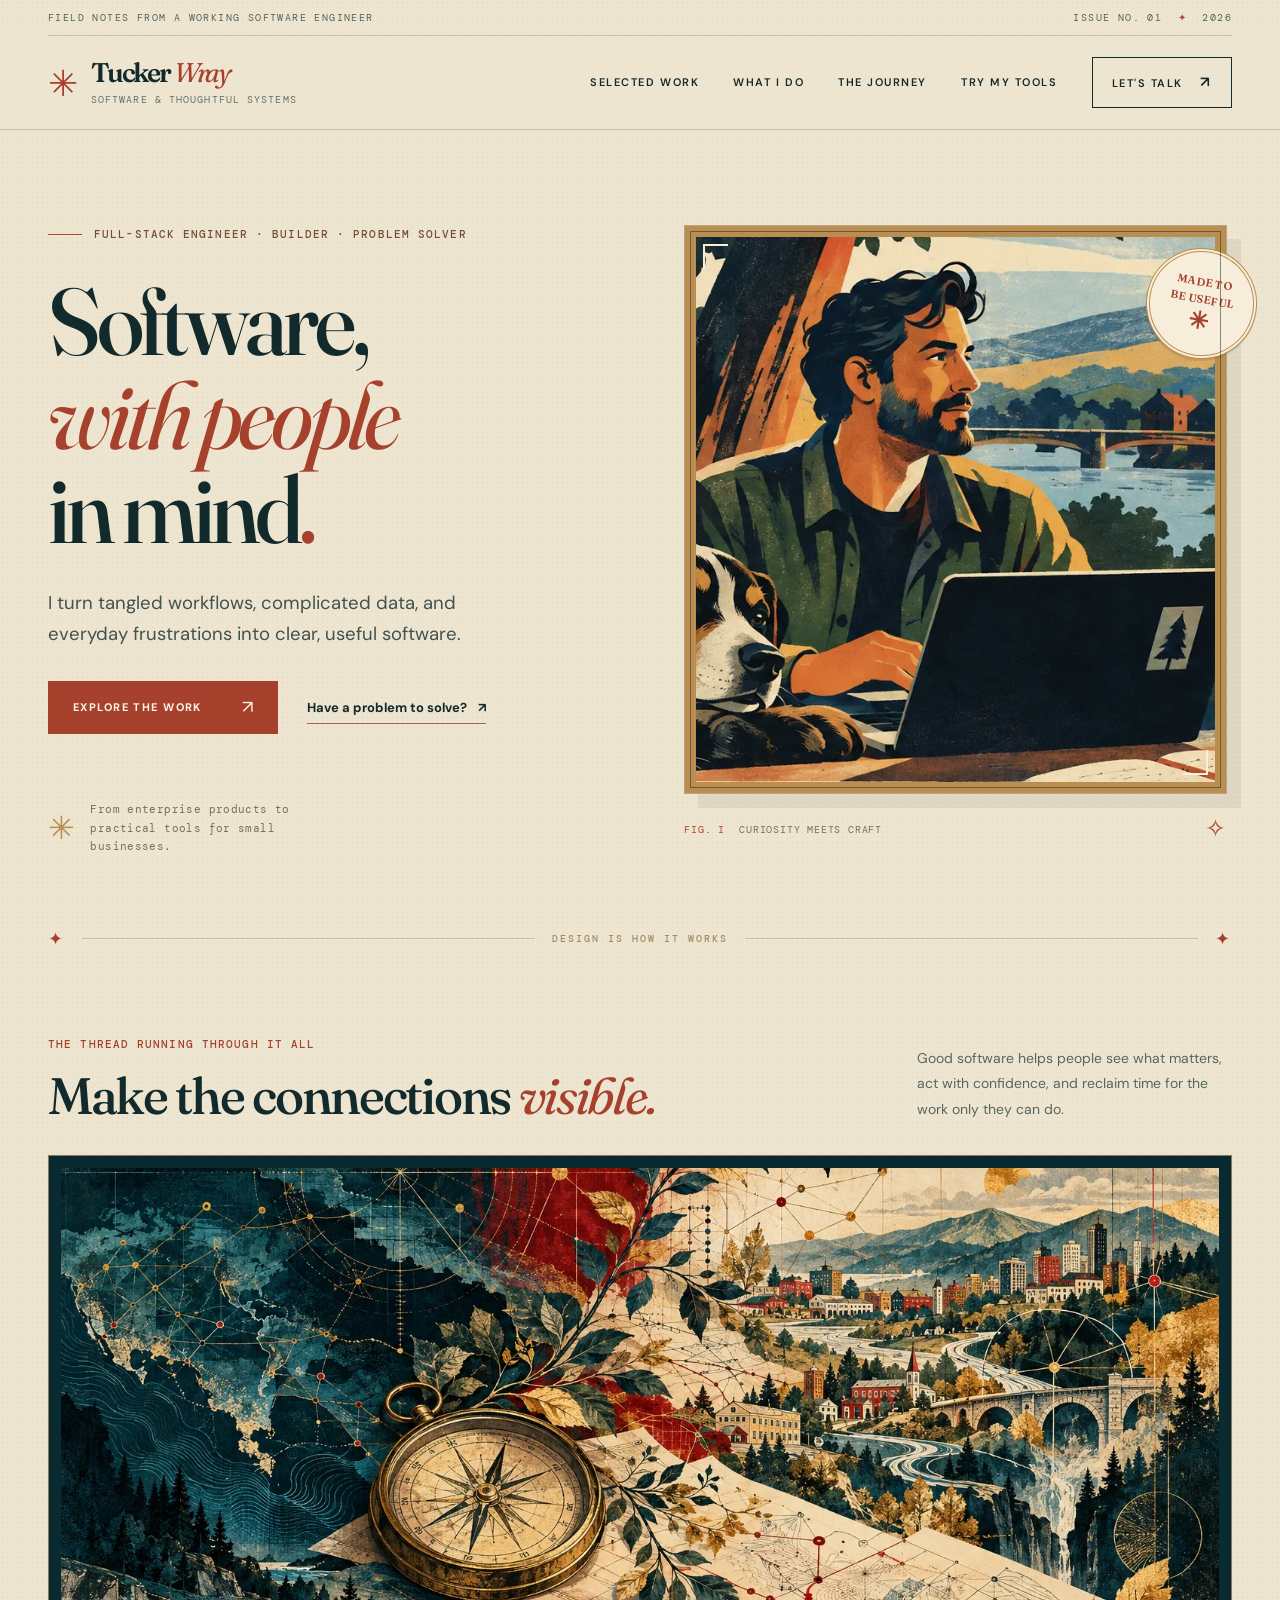
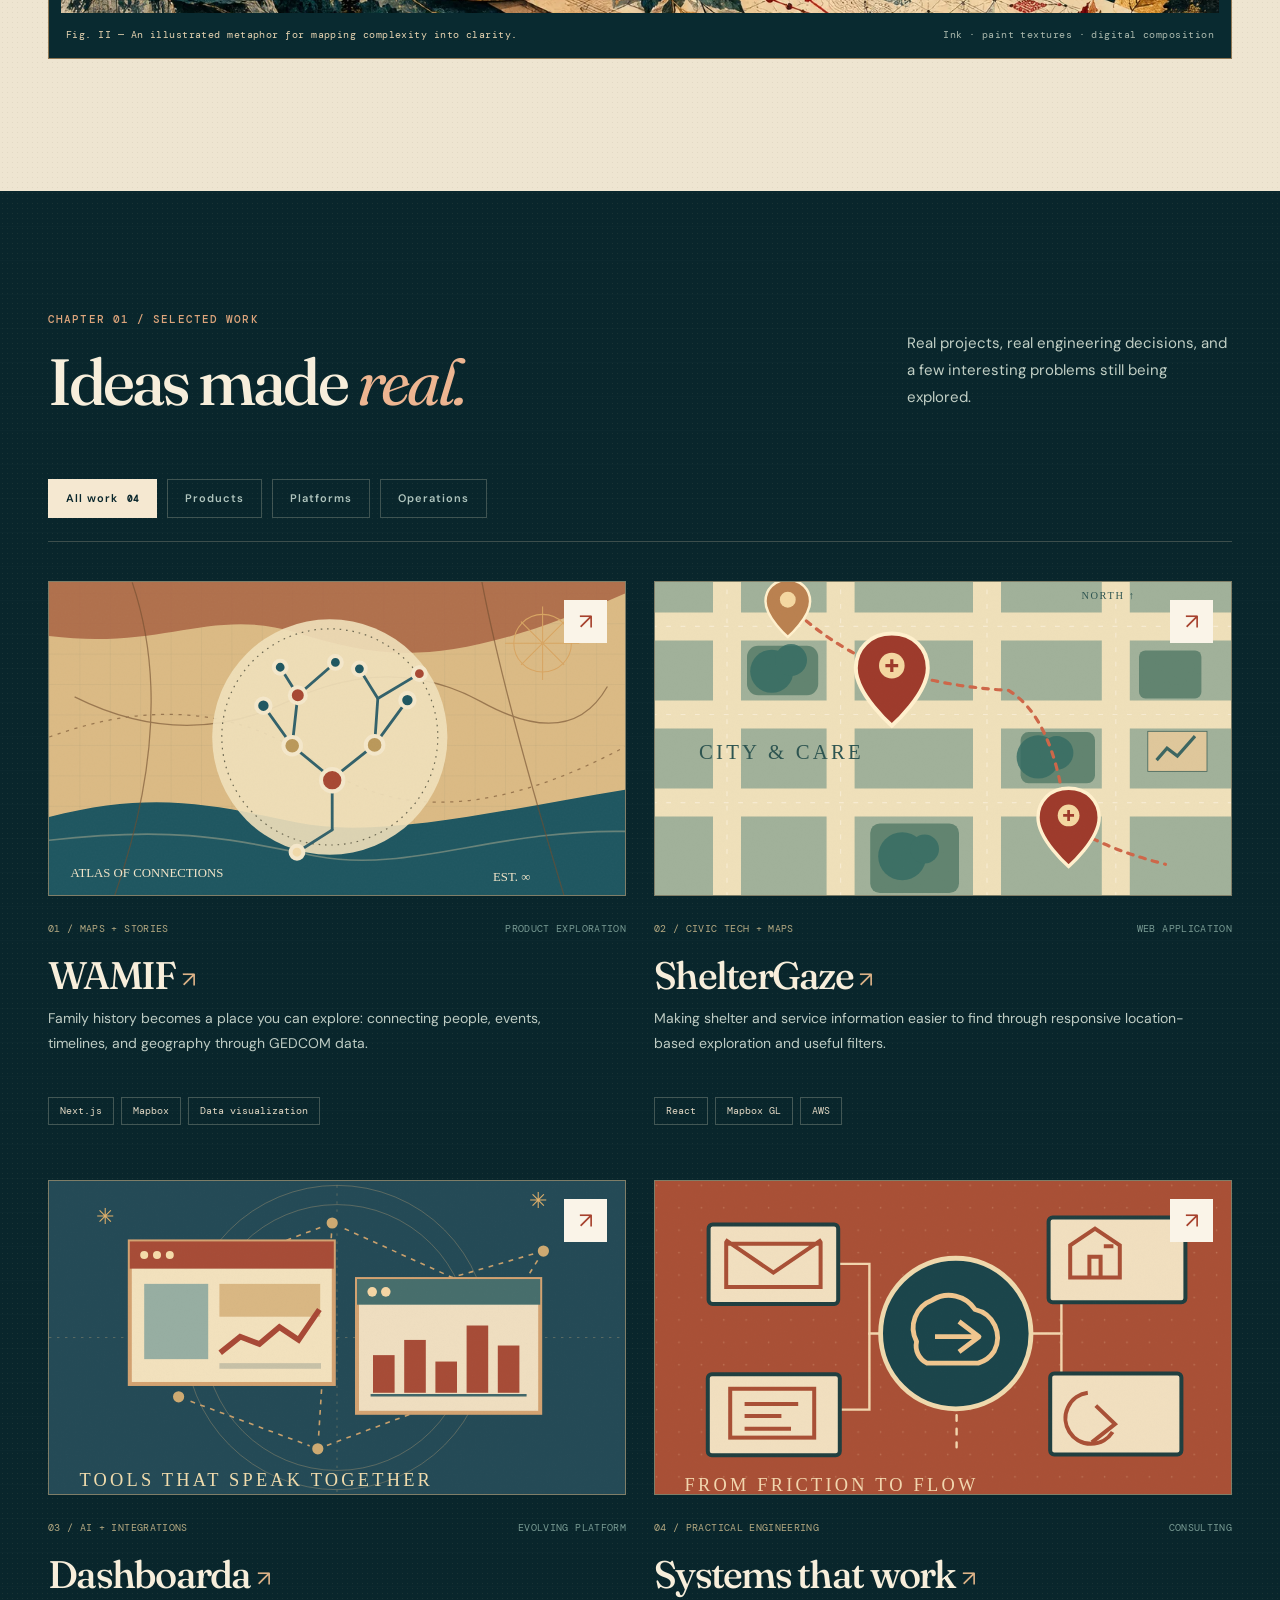
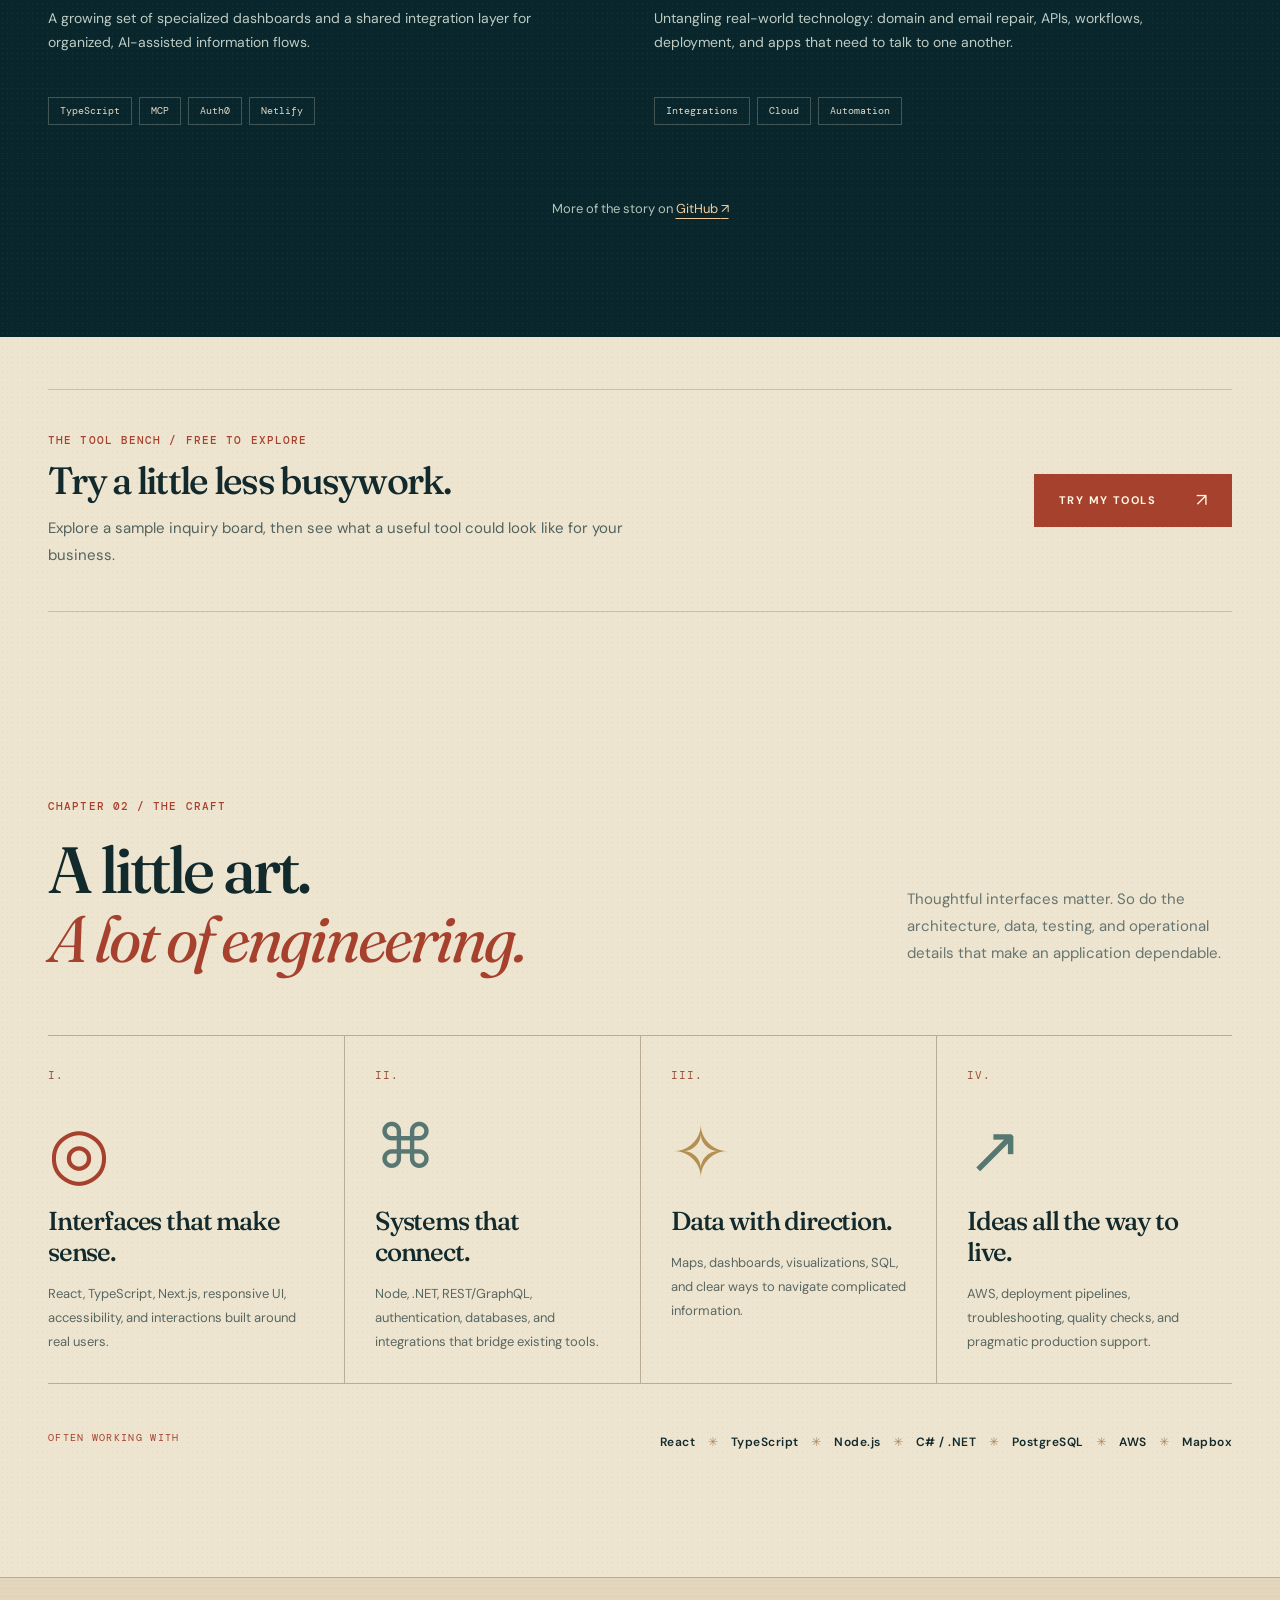
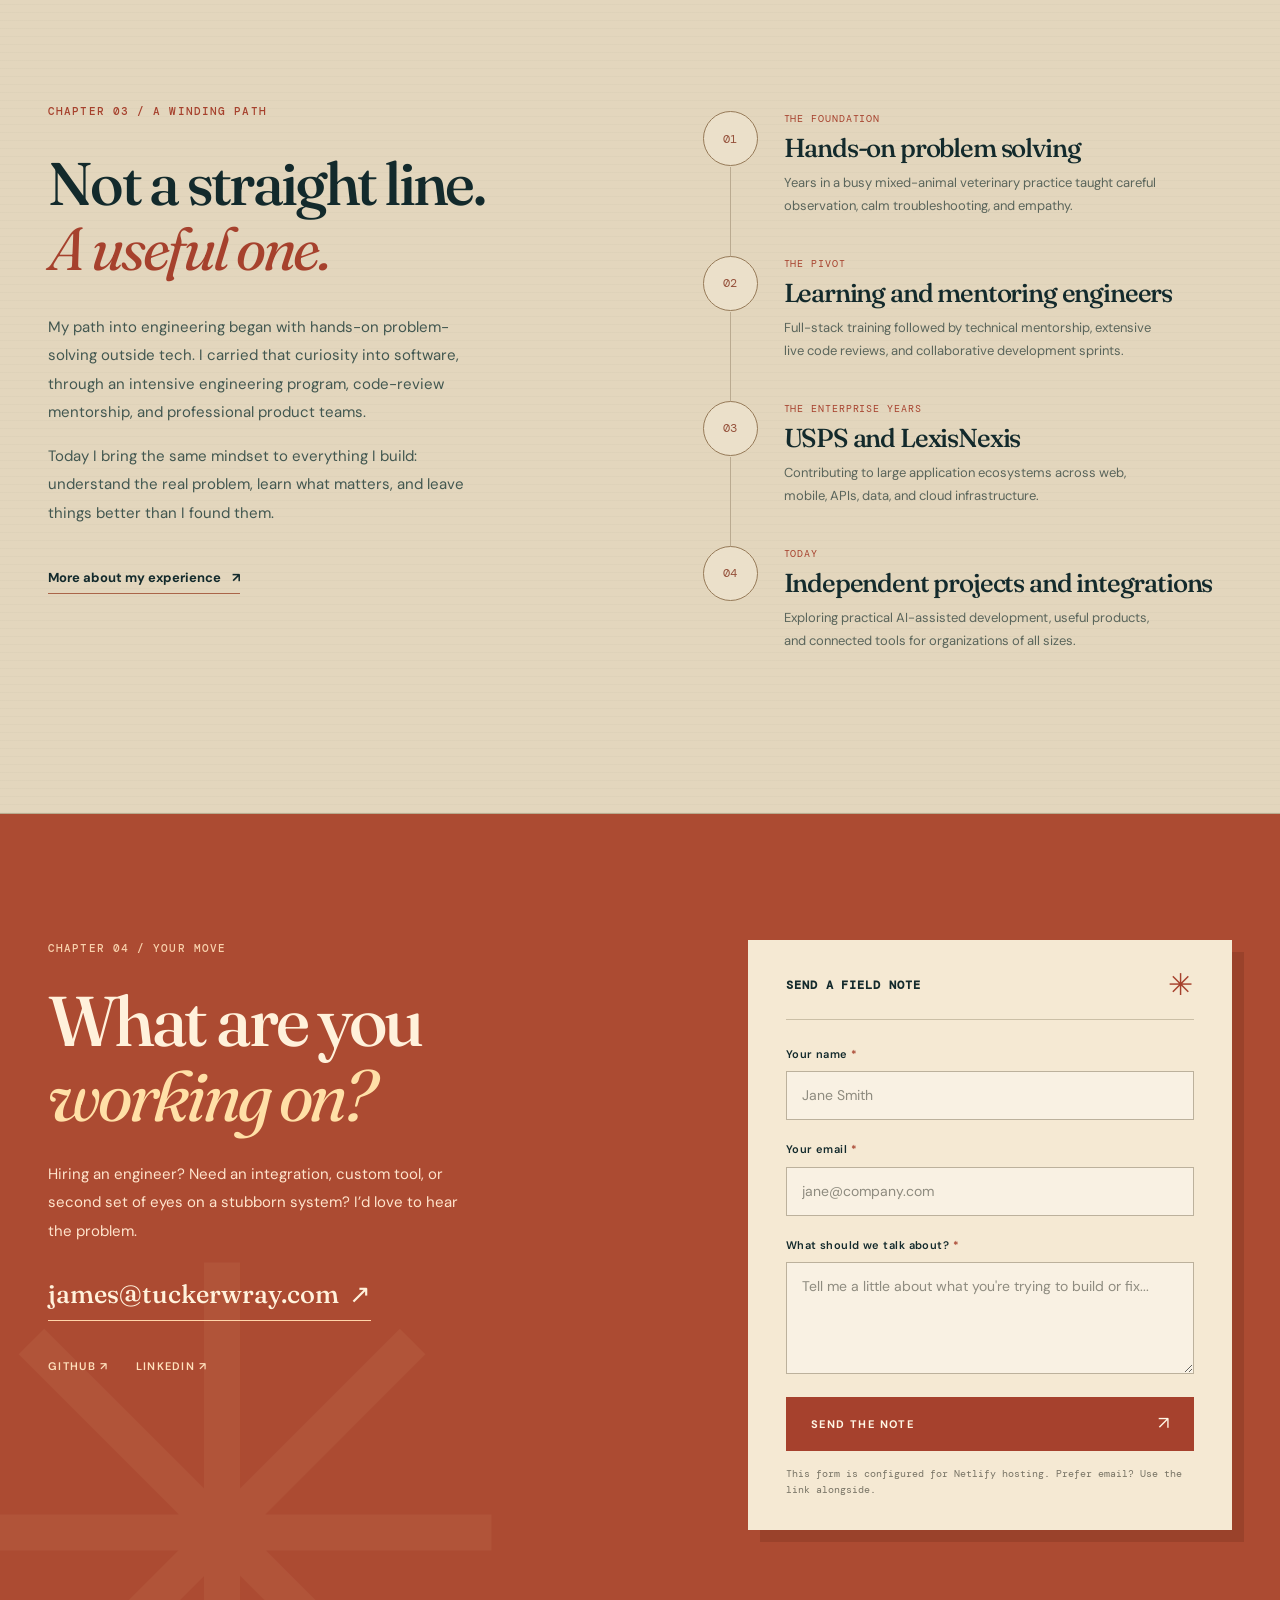
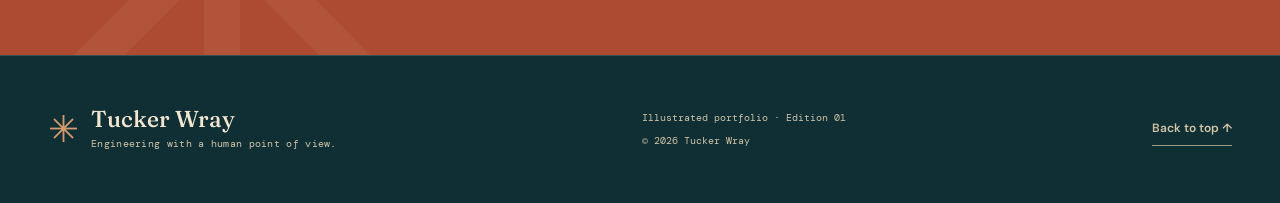
==== commit 23f67bf5: "feat: add tools catalogue and interactive inquiry sample" ====
--- a/index.html
+++ b/index.html
@@ -4,7 +4,7 @@
   <meta charset="utf-8">
   <meta name="viewport" content="width=device-width, initial-scale=1">
   <meta name="theme-color" content="#ede4d0">
-  <meta name="description" content="Tucker Wray is a full-stack software engineer building practical applications, developer tooling, automation, and integrations. Explore implementation-focused case studies, engineering experience, and ways to work together.">
+  <meta name="description" content="Tucker Wray is a software engineer building human-centered products, maps, AI integrations, and resilient web systems. Explore selected work and get in touch.">
   <title>Tucker Wray — Software, With People in Mind</title>
   <link rel="preconnect" href="https://fonts.googleapis.com">
   <link rel="preconnect" href="https://fonts.gstatic.com" crossorigin>
@@ -21,7 +21,7 @@
       <nav class="site-nav wrap" aria-label="Main navigation">
         <a class="wordmark" href="#top" aria-label="Tucker Wray, home"><span class="mark" aria-hidden="true">✳</span><span>Tucker <i>Wray</i><small>software & thoughtful systems</small></span></a>
         <button class="menu-toggle" type="button" aria-label="Open navigation" aria-expanded="false" aria-controls="primary-links"><span></span><span></span><span></span></button>
-        <div class="nav-links" id="primary-links"><a href="#work">Selected work</a><a href="#approach">What I do</a><a href="#journey">Experience</a><a href="https://w2.tuckerwray.com/">Résumé</a><a class="nav-contact" href="#contact">Let's talk <span aria-hidden="true">↗</span></a></div>
+        <div class="nav-links" id="primary-links"><a href="#work">Selected work</a><a href="#approach">What I do</a><a href="#journey">The journey</a><a href="tools/">Try my tools</a><a class="nav-contact" href="#contact">Let's talk <span aria-hidden="true">↗</span></a></div>
       </nav>
     </div>
   </header>
@@ -30,8 +30,8 @@
       <div class="hero-copy" data-reveal>
         <p class="kicker"><span class="kicker-line"></span>Full-stack engineer · Builder · Problem solver</p>
         <h1 id="hero-title">Software,<br><em>with people</em><br>in mind<span class="period">.</span></h1>
-        <p class="hero-lede">I build full-stack applications, automations, developer tools, and AI integrations that turn tangled workflows and complicated data into software people can actually use.</p>
-        <div class="hero-actions"><a class="button button-solid" href="#work">Explore the work <span aria-hidden="true">↗</span></a><a class="text-link" href="https://w2.tuckerwray.com/">Engineering résumé <span aria-hidden="true">↗</span></a><a class="text-link" href="https://southside.tuckerwray.com/">Business services <span aria-hidden="true">↗</span></a></div>
+        <p class="hero-lede">I turn tangled workflows, complicated data, and everyday frustrations into clear, useful software.</p>
+        <div class="hero-actions"><a class="button button-solid" href="#work">Explore the work <span aria-hidden="true">↗</span></a><a class="text-link" href="#contact">Have a problem to solve? <span aria-hidden="true">↗</span></a></div>
         <div class="margin-note"><span class="asterisk" aria-hidden="true">✳</span><span>From enterprise products to practical tools for small businesses.</span></div>
       </div>
       <figure class="hero-figure" data-reveal>
@@ -47,28 +47,32 @@
     </section>
     <section class="work-section" id="work" aria-labelledby="work-title">
       <div class="wrap work-inner">
-        <div class="section-header light" data-reveal><div><p class="kicker">Chapter 01 / Selected work</p><h2 id="work-title">Ideas made <em>real.</em></h2></div><p>Source-linked engineering work, with the distinction between implemented systems and exploratory projects kept clear.</p></div>
-        <div class="filters" role="group" aria-label="Filter projects"><button type="button" class="filter active" data-filter="all" aria-pressed="true">All work <span>04</span></button><button type="button" class="filter" data-filter="product" aria-pressed="false">Products</button><button type="button" class="filter" data-filter="platform" aria-pressed="false">Developer tools &amp; platforms</button></div>
+        <div class="section-header light" data-reveal><div><p class="kicker">Chapter 01 / Selected work</p><h2 id="work-title">Ideas made <em>real.</em></h2></div><p>Real projects, real engineering decisions, and a few interesting problems still being explored.</p></div>
+        <div class="filters" role="group" aria-label="Filter projects"><button type="button" class="filter active" data-filter="all" aria-pressed="true">All work <span>04</span></button><button type="button" class="filter" data-filter="product" aria-pressed="false">Products</button><button type="button" class="filter" data-filter="platform" aria-pressed="false">Platforms</button><button type="button" class="filter" data-filter="operations" aria-pressed="false">Operations</button></div>
         <div class="projects">
-          <article class="project" data-category="platform" data-reveal>
-            <a class="project-image project-dashboarda" href="work/dashboarda.html" aria-label="Read the Dashboarda engineering case study"><img src="assets/art/dashboarda.svg" loading="lazy" alt="Illustrated dashboard panels connected by fine diagram lines."><span class="project-image-link" aria-hidden="true">↗</span></a>
-            <div class="project-detail"><div class="project-meta"><span>01 / Dashboards + integrations</span><span>Implemented, evolving</span></div><h3><a href="work/dashboarda.html">Dashboarda <span aria-hidden="true">↗</span></a></h3><p>A monorepo of six independently deployable, focused dashboards. A practical exercise in reusable patterns, integrations, and small operational tools.</p><div class="tech-tags"><span>JavaScript</span><span>Netlify</span><span>Integrations</span></div><p class="project-evidence"><a href="work/dashboarda.html">Implementation notes ↗</a> · <a href="https://github.com/jtwray/dashboarda" target="_blank" rel="noopener noreferrer">Source ↗</a></p></div>
-          </article>
-          <article class="project" data-category="platform" data-reveal>
-            <a class="project-image project-ops" href="work/agent-toolchain-canary.html" aria-label="Read the Agent Toolchain Canary engineering case study"><img src="assets/art/operations.svg" loading="lazy" alt="Diagram of connected systems, services, and application infrastructure."><span class="project-image-link" aria-hidden="true">↗</span></a>
-            <div class="project-detail"><div class="project-meta"><span>02 / Developer tooling</span><span>Source + tests available</span></div><h3><a href="work/agent-toolchain-canary.html">Agent Toolchain Canary <span aria-hidden="true">↗</span></a></h3><p>A cross-platform diagnostic CLI that checks tool availability and read-only access, classifies recurring failures, redacts reports, and supports user-controlled scheduling.</p><div class="tech-tags"><span>Node.js</span><span>CLI</span><span>Testing</span><span>Scheduling</span></div><p class="project-evidence"><a href="work/agent-toolchain-canary.html">Engineering breakdown ↗</a> · <a href="https://github.com/jtwray/agent-toolchain-canary" target="_blank" rel="noopener noreferrer">Source + docs ↗</a></p></div>
-          </article>
           <article class="project" data-category="product" data-reveal>
-            <a class="project-image project-wamif" href="work/wamif.html" aria-label="Read the WAMIF project overview"><img src="assets/art/wamif.svg" loading="lazy" alt="Decorative diagram of family-history nodes across a map and branching roots."><span class="project-image-link" aria-hidden="true">↗</span></a>
-            <div class="project-detail"><div class="project-meta"><span>03 / Maps + stories</span><span>Work in progress</span></div><h3><a href="work/wamif.html">WAMIF <span aria-hidden="true">↗</span></a></h3><p>Exploring ways to connect family-history people, events, and places through GEDCOM-derived relationships and geographic visualization. Public evidence is being curated.</p><div class="tech-tags"><span>GEDCOM</span><span>Geospatial data</span><span>Product exploration</span></div><p class="project-evidence"><a href="work/wamif.html">Project status + limitations ↗</a></p></div>
+            <a class="project-image project-wamif" href="https://github.com/jtwray/wamif" target="_blank" rel="noopener noreferrer" aria-label="See WAMIF on GitHub"><img src="assets/art/wamif.svg" loading="lazy" alt="Decorative diagram of family history nodes arranged across a map and branching roots."><span class="project-image-link" aria-hidden="true">↗</span></a>
+            <div class="project-detail"><div class="project-meta"><span>01 / Maps + stories</span><span>Product exploration</span></div><h3><a href="https://github.com/jtwray/wamif" target="_blank" rel="noopener noreferrer">WAMIF <span aria-hidden="true">↗</span></a></h3><p>Family history becomes a place you can explore: connecting people, events, timelines, and geography through GEDCOM data.</p><div class="tech-tags"><span>Next.js</span><span>Mapbox</span><span>Data visualization</span></div></div>
           </article>
           <article class="project" data-category="product" data-reveal>
             <a class="project-image project-shelter" href="https://github.com/jtwray/Shelter-Gaze" target="_blank" rel="noopener noreferrer" aria-label="See ShelterGaze on GitHub"><img src="assets/art/shelter.svg" loading="lazy" alt="Illustrated street grid with parks and highlighted service locations."><span class="project-image-link" aria-hidden="true">↗</span></a>
-            <div class="project-detail"><div class="project-meta"><span>04 / Civic tech + maps</span><span>Repository available</span></div><h3><a href="https://github.com/jtwray/Shelter-Gaze" target="_blank" rel="noopener noreferrer">ShelterGaze <span aria-hidden="true">↗</span></a></h3><p>A location-based interface intended to make shelter and service information more accessible through map exploration and filters.</p><div class="tech-tags"><span>React</span><span>Maps</span><span>Responsive UI</span></div><p class="project-evidence"><a href="https://github.com/jtwray/Shelter-Gaze" target="_blank" rel="noopener noreferrer">Explore repository ↗</a></p></div>
+            <div class="project-detail"><div class="project-meta"><span>02 / Civic tech + maps</span><span>Web application</span></div><h3><a href="https://github.com/jtwray/Shelter-Gaze" target="_blank" rel="noopener noreferrer">ShelterGaze <span aria-hidden="true">↗</span></a></h3><p>Making shelter and service information easier to find through responsive location-based exploration and useful filters.</p><div class="tech-tags"><span>React</span><span>Mapbox GL</span><span>AWS</span></div></div>
+          </article>
+          <article class="project" data-category="platform" data-reveal>
+            <a class="project-image project-dashboarda" href="https://github.com/jtwray/dashboarda" target="_blank" rel="noopener noreferrer" aria-label="See Dashboarda on GitHub"><img src="assets/art/dashboarda.svg" loading="lazy" alt="Illustrated dashboard panels connected by fine diagram lines."><span class="project-image-link" aria-hidden="true">↗</span></a>
+            <div class="project-detail"><div class="project-meta"><span>03 / AI + integrations</span><span>Evolving platform</span></div><h3><a href="https://github.com/jtwray/dashboarda" target="_blank" rel="noopener noreferrer">Dashboarda <span aria-hidden="true">↗</span></a></h3><p>A growing set of specialized dashboards and a shared integration layer for organized, AI-assisted information flows.</p><div class="tech-tags"><span>TypeScript</span><span>MCP</span><span>Auth0</span><span>Netlify</span></div></div>
+          </article>
+          <article class="project" data-category="operations" data-reveal>
+            <a class="project-image project-ops" href="#contact" aria-label="Discuss systems and workflow engineering"><img src="assets/art/operations.svg" loading="lazy" alt="Illustration of email, cloud, APIs, and databases connected in a simple workflow."><span class="project-image-link" aria-hidden="true">↗</span></a>
+            <div class="project-detail"><div class="project-meta"><span>04 / Practical engineering</span><span>Consulting</span></div><h3><a href="#contact">Systems that work <span aria-hidden="true">↗</span></a></h3><p>Untangling real-world technology: domain and email repair, APIs, workflows, deployment, and apps that need to talk to one another.</p><div class="tech-tags"><span>Integrations</span><span>Cloud</span><span>Automation</span></div></div>
           </article>
         </div>
         <p class="work-end">More of the story on <a href="https://github.com/jtwray" target="_blank" rel="noopener noreferrer">GitHub <span aria-hidden="true">↗</span></a></p>
       </div>
+    </section>
+    <section class="tools-invitation wrap" aria-labelledby="tools-invitation-title">
+      <div><p class="kicker">The tool bench / Free to explore</p><h2 id="tools-invitation-title">Try a little less busywork.</h2><p>Explore a sample inquiry board, then see what a useful tool could look like for your business.</p></div>
+      <a class="button button-solid" href="tools/">Try my tools <span aria-hidden="true">&#8599;</span></a>
     </section>
     <section class="approach-section wrap" id="approach" aria-labelledby="approach-title">
       <div class="section-header" data-reveal><div><p class="kicker">Chapter 02 / The craft</p><h2 id="approach-title">A little art.<br><em>A lot of engineering.</em></h2></div><p>Thoughtful interfaces matter. So do the architecture, data, testing, and operational details that make an application dependable.</p></div>
@@ -81,7 +85,7 @@
       <div class="tools-band"><span>Often working with</span><div>React <b>✳</b> TypeScript <b>✳</b> Node.js <b>✳</b> C# / .NET <b>✳</b> PostgreSQL <b>✳</b> AWS <b>✳</b> Mapbox</div></div>
     </section>
     <section class="journey-section" id="journey" aria-labelledby="journey-title"><div class="wrap journey-grid">
-      <div class="journey-copy" data-reveal><p class="kicker">Chapter 03 / A winding path</p><h2 id="journey-title">Not a straight line.<br><em>A useful one.</em></h2><p>My path into engineering began with hands-on problem-solving outside tech. I carried that curiosity into software, through an intensive engineering program, code-review mentorship, and professional product teams.</p><p>Today I bring the same mindset to everything I build: understand the real problem, learn what matters, and leave things better than I found them.</p><p>Looking for an engineer? <a href="https://w2.tuckerwray.com/">See the hiring-focused résumé and project summary</a>. Need practical software or automation help? <a href="https://southside.tuckerwray.com/">Explore Southside Automations</a>.</p><a class="text-link" href="https://www.linkedin.com/in/jtwray/" target="_blank" rel="noopener noreferrer">More about my experience <span aria-hidden="true">↗</span></a></div>
+      <div class="journey-copy" data-reveal><p class="kicker">Chapter 03 / A winding path</p><h2 id="journey-title">Not a straight line.<br><em>A useful one.</em></h2><p>My path into engineering began with hands-on problem-solving outside tech. I carried that curiosity into software, through an intensive engineering program, code-review mentorship, and professional product teams.</p><p>Today I bring the same mindset to everything I build: understand the real problem, learn what matters, and leave things better than I found them.</p><a class="text-link" href="https://www.linkedin.com/in/jtwray/" target="_blank" rel="noopener noreferrer">More about my experience <span aria-hidden="true">↗</span></a></div>
       <div class="journey-timeline" data-reveal>
         <div class="era"><span class="era-icon">01</span><div><span class="era-label">The foundation</span><h3>Hands-on problem solving</h3><p>Years in a busy mixed-animal veterinary practice taught careful observation, calm troubleshooting, and empathy.</p></div></div>
         <div class="era"><span class="era-icon">02</span><div><span class="era-label">The pivot</span><h3>Learning and mentoring engineers</h3><p>Full-stack training followed by technical mentorship, extensive live code reviews, and collaborative development sprints.</p></div></div>
@@ -104,4 +108,4 @@
   </main>
   <footer class="site-footer"><div class="wrap footer-grid"><div><span class="footer-star" aria-hidden="true">✳</span><strong>Tucker Wray</strong><small>Engineering with a human point of view.</small></div><div><span>Illustrated portfolio · Edition 01</span><span>© <span id="year">2026</span> Tucker Wray</span></div><a href="#top">Back to top ↑</a></div></footer>
 </body>
-</html>+</html>
--- a/assets/styles.css
+++ b/assets/styles.css
@@ -1,7 +1,16 @@
 :root{--paper:#eee5d1;--paper-light:#faf4e8;--ink:#132a2c;--ink-soft:#52635e;--teal:#0e3035;--deep:#09262c;--red:#ac4b32;--rust:#a6412d;--gold:#ba8e50;--line:#cbbfa6;--cream:#f7eedb;--sans:'DM Sans',system-ui,-apple-system,sans-serif;--serif:'Fraunces',Georgia,serif;--mono:'DM Mono',monospace}
-*,*::before,*::after{box-sizing:border-box}html{scroll-behavior:smooth;scroll-padding-top:95px}body{margin:0;color:var(--ink);background-color:var(--paper);background-image:radial-gradient(rgba(61,52,33,.065) .58px,transparent .75px);background-size:5px 5px;font-family:var(--sans);font-size:16px;-webkit-font-smoothing:antialiased}img{max-width:100%;display:block}a{color:inherit}button,input,textarea{font:inherit}button{cursor:pointer}::selection{background:#d5a177;color:#09262c}*:focus-visible{outline:3px solid var(--red);outline-offset:4px}.wrap{width:min(1280px,calc(100% - 96px));margin-inline:auto}.skip-link{position:absolute;top:-90px;left:16px;background:#fff;padding:14px;z-index:20}.skip-link:focus{top:10px}h1,h2,h3,p,figure{margin-top:0}h1,h2,h3{font-family:var(--serif);font-weight:500;letter-spacing:-.045em}em{font-weight:400;font-style:italic}button{border:0}.site-header{position:relative;z-index:10}.header-ribbon{height:36px;display:flex;align-items:center;justify-content:space-between;border-bottom:1px solid var(--line);font:10px/1 var(--mono);letter-spacing:.14em;text-transform:uppercase;color:#53625b}.header-ribbon span span{color:var(--red);margin-inline:8px}.nav-wrap{background:rgba(238,229,209,.94);border-bottom:1px solid var(--line);backdrop-filter:blur(16px);position:sticky;top:0;z-index:12}.site-nav{height:93px;display:flex;align-items:center;justify-content:space-between;gap:35px}.wordmark{display:inline-flex;align-items:center;text-decoration:none;gap:15px;font-family:var(--serif);font-size:27px;font-weight:600;letter-spacing:-.08em;line-height:1}.wordmark .mark{font-family:var(--serif);font-size:36px;color:var(--rust);font-weight:400}.wordmark i{font-weight:400;color:var(--rust)}.wordmark small{display:block;font:10px/1.4 var(--mono);letter-spacing:.11em;text-transform:uppercase;margin-top:7px;color:#60726a}.nav-links{display:flex;align-items:center;gap:34px}.nav-links a{text-decoration:none;text-transform:uppercase;font:600 11px/1.4 var(--sans);letter-spacing:.14em;transition:color .2s}.nav-links a:hover,.nav-links a:focus-visible{color:var(--red)}.nav-links .nav-contact{border:1px solid var(--ink);padding:14px 19px;white-space:nowrap}.nav-links .nav-contact span{margin-left:13px;font-size:15px}.nav-links .nav-contact:hover{background:var(--ink);color:var(--cream)}.menu-toggle{display:none}.kicker{font:500 11px/1.6 var(--mono);letter-spacing:.10em;text-transform:uppercase}.hero{display:grid;grid-template-columns:1.03fr .97fr;gap:55px;padding-top:86px;padding-bottom:75px;align-items:center}.hero-copy{padding-top:10px}.hero .kicker{display:flex;align-items:center;gap:12px;margin-bottom:30px;color:#754e37}.kicker-line{width:34px;height:1px;background:var(--red)}.hero h1{font-size:clamp(64px,7.4vw,120px);line-height:.995;margin-bottom:32px;white-space:nowrap}.hero h1 em{color:var(--rust)}.hero h1 .period{color:var(--rust)}.hero-lede{font:400 clamp(18px,1.45vw,21px)/1.68 var(--sans);max-width:470px;color:#42524f;margin-bottom:30px}.hero-actions{display:flex;align-items:center;gap:29px;flex-wrap:wrap}.button{display:inline-flex;align-items:center;gap:40px;justify-content:space-between;padding:17px 25px;text-decoration:none;font:700 11px/1.1 var(--sans);letter-spacing:.13em;text-transform:uppercase;transition:transform .2s,background .2s}.button:hover{transform:translateY(-3px)}.button-solid{background:var(--rust);color:#fff6e5}.button-solid:hover{background:#893624}.button span{font-size:18px;font-weight:400;letter-spacing:0}.text-link{font-size:13px;font-weight:700;text-decoration:none;border-bottom:1px solid #aa6549;padding:7px 0;transition:color .2s}.text-link:hover{color:var(--rust)}.text-link span{padding-left:8px}.margin-note{display:flex;gap:15px;align-items:center;max-width:300px;margin-top:66px;color:#7d6d55;font:11px/1.65 var(--mono);letter-spacing:.035em}.asterisk{font-size:32px;color:var(--gold);line-height:1}.hero-figure{position:relative;min-width:0;align-self:stretch;display:flex;flex-direction:column;justify-content:center;margin:0 5px 0 0}.figure-edge{position:relative;border:1px solid #b9a581;background:var(--gold);padding:11px;box-shadow:14px 14px 0 rgba(54,58,42,.08)}.figure-edge img{width:100%;height:min(44vw,545px);object-fit:cover;object-position:54% center;filter:saturate(.91) contrast(1.04)}.figure-edge:before{content:'';position:absolute;inset:5px;border:1px solid rgba(44,49,40,.55);pointer-events:none;z-index:1}.figure-corner{position:absolute;width:25px;height:25px;border:2px solid var(--cream);pointer-events:none;z-index:2}.figure-corner-tl{top:18px;left:18px;border-right:0;border-bottom:0}.figure-corner-br{bottom:18px;right:18px;border-left:0;border-top:0}.hero-figure figcaption{display:flex;align-items:center;gap:14px;font:10px/1.3 var(--mono);letter-spacing:.08em;text-transform:uppercase;color:#796e5a;margin-top:19px}.hero-figure figcaption span:first-child{color:var(--red)}.hero-figure figcaption .ornament{margin-left:auto;font-size:25px;color:var(--red)}.seal{position:absolute;right:-30px;top:5%;width:111px;height:111px;display:flex;flex-direction:column;align-items:center;justify-content:center;gap:2px;border:4px double var(--gold);border-radius:50%;background:#f7eddb;color:var(--rust);box-shadow:0 2px 0 rgba(20,40,42,.12);transform:rotate(10deg);font:600 11px/1.5 var(--serif);letter-spacing:.03em;text-align:center}.seal span:last-child{font-size:24px;line-height:1}.chapter-divider{display:flex;align-items:center;gap:17px;padding-bottom:88px;color:#a48b65;font:500 10px/1 var(--mono);letter-spacing:.20em}.chapter-divider>span:first-child,.chapter-divider>span:last-child{color:var(--rust);font-size:18px}.divider-line{height:1px;flex:1;background:var(--line)}.picture-story{padding-bottom:132px}.picture-story-head{display:flex;justify-content:space-between;align-items:end;gap:45px;margin-bottom:30px}.picture-story-head .kicker{color:var(--rust);margin-bottom:15px}.picture-story h2{font-size:clamp(37px,4vw,61px);line-height:1.1;margin-bottom:0}.picture-story h2 em{color:var(--rust)}.picture-story-head>p{max-width:315px;font-size:14px;line-height:1.8;color:#58665f;margin-bottom:3px}.panorama{position:relative;margin:0;background:#092a30;padding:12px;border:1px solid #8e7754}.panorama img{width:100%;height:445px;object-fit:cover;object-position:center 50%}.panorama figcaption{display:flex;justify-content:space-between;gap:12px;padding:14px 5px 3px;color:#e8d5b2;font:10px/1.6 var(--mono);letter-spacing:.045em}.panorama figcaption span:last-child{color:#acbaae}.work-section{background:var(--deep);color:var(--cream);position:relative;isolation:isolate;overflow:hidden}.work-section:before{content:'';position:absolute;inset:0;z-index:-1;background-image:radial-gradient(rgba(231,206,149,.08) .55px,transparent .7px),repeating-linear-gradient(0deg,transparent,transparent 32px,rgba(255,255,255,.018) 33px);background-size:5px 5px,100% 34px}.work-inner{padding-top:120px;padding-bottom:120px}.section-header{display:flex;align-items:end;justify-content:space-between;gap:60px;margin-bottom:62px}.section-header .kicker{color:var(--rust);margin-bottom:19px}.section-header h2{font-size:clamp(48px,5.1vw,77px);line-height:1.06;margin-bottom:0}.section-header h2 em{color:var(--rust)}.section-header>p{max-width:325px;font-size:15px;line-height:1.8;color:#66756f;margin-bottom:6px}.section-header.light .kicker{color:#dca47b}.section-header.light h2 em{color:#edb591}.section-header.light>p{color:#c1cfc5}.filters{display:flex;gap:10px;flex-wrap:wrap;padding-bottom:23px;border-bottom:1px solid rgba(233,217,186,.23);margin-bottom:39px}.filter{background:transparent;color:#afc4bd;padding:12px 17px;border:1px solid rgba(221,219,194,.25);font:600 11px/1.2 var(--sans);letter-spacing:.09em;transition:background .2s,color .2s,border-color .2s}.filter span{margin-left:5px;font-family:var(--mono);font-size:9px}.filter:hover{border-color:#ead8b8;color:#fff}.filter.active{background:#f5e8d1;color:var(--deep);border-color:#f5e8d1}.projects{display:grid;grid-template-columns:repeat(2,minmax(0,1fr));gap:55px 28px}.project[hidden]{display:none}.project{min-width:0}.project-image{position:relative;display:block;height:315px;overflow:hidden;background:#aa8a5c;border:1px solid #7f7e68}.project-image img{width:100%;height:100%;object-fit:cover;transition:transform .5s cubic-bezier(.15,.8,.3,1);display:block}.project-image:hover img{transform:scale(1.035)}.project-image-link{position:absolute;right:18px;top:18px;width:43px;height:43px;background:var(--paper-light);display:grid;place-items:center;color:var(--rust);font-size:22px;transition:background .2s}.project-image:hover .project-image-link{background:#fff}.project-detail{padding-top:25px}.project-meta{display:flex;align-items:center;justify-content:space-between;gap:10px;color:#b5a982;text-transform:uppercase;font:10px/1.5 var(--mono);letter-spacing:.035em}.project-meta span:last-child{color:#789a93}.project h3{font-size:clamp(30px,3vw,45px);margin:17px 0 9px;line-height:1.16}.project h3 a{text-decoration:none}.project h3 a span{font-family:var(--sans);font-size:22px;color:#ddb388;vertical-align:middle;font-weight:400}.project h3 a:hover{color:#f1bd94}.project-detail>p{max-width:535px;line-height:1.76;font-size:14px;color:#beccc4;min-height:70px}.tech-tags{display:flex;flex-wrap:wrap;gap:7px;margin-top:21px}.tech-tags span{padding:7px 11px;border:1px solid rgba(236,229,205,.25);font:10px/1.2 var(--mono);color:#e2d8c4}.project-detail>p.project-evidence{min-height:0;margin:16px 0 0;font-size:12px;color:#d8cbb4;line-height:1.7}.project-evidence a{color:#f4cc9a;text-underline-offset:4px}.project-evidence a:hover{color:#fff7e9}.work-end{text-align:center;margin:75px 0 0;color:#b3c5ba;font-size:13px}.work-end a{color:#f4cc9a;text-underline-offset:5px}.approach-section{padding-top:134px;padding-bottom:120px}.services{display:grid;grid-template-columns:repeat(4,minmax(0,1fr));border-top:1px solid #bbad94;border-bottom:1px solid #bbad94}.service{position:relative;padding:27px 30px 30px 0}.service:not(:first-child){padding-left:30px;border-left:1px solid #bbad94}.service-number{font:11px/1 var(--mono);color:#99513b;letter-spacing:.1em}.service-symbol{font-family:var(--serif);font-size:71px;line-height:1;margin:32px 0 21px;color:var(--rust);height:69px}.service:nth-child(2) .service-symbol{font-size:61px;color:#587772}.service:nth-child(3) .service-symbol{color:#b48f52}.service:nth-child(4) .service-symbol{font-size:66px;color:#577771}.service h3{font-size:26px;line-height:1.2;letter-spacing:-.045em;margin-bottom:14px}.service p{font-size:13px;line-height:1.82;color:#596761;margin-bottom:0}.tools-band{margin-top:45px;display:flex;justify-content:space-between;gap:25px;align-items:start}.tools-band>span{min-width:158px;font:10px/1.7 var(--mono);letter-spacing:.13em;text-transform:uppercase;color:var(--rust)}.tools-band div{font:600 12px/2.3 var(--sans);letter-spacing:.04em;text-align:right}.tools-band b{color:#ac8860;font-size:12px;padding:0 9px;font-weight:400}.journey-section{background:#e3d6bd;border-top:1px solid #b9ab8e;border-bottom:1px solid #b9ab8e;background-image:repeating-linear-gradient(0deg,rgba(41,50,42,.022) 0,rgba(41,50,42,.022) 1px,transparent 1px,transparent 8px)}.journey-grid{display:grid;grid-template-columns:1fr 1fr;gap:125px;padding-top:125px;padding-bottom:122px}.journey-copy .kicker{color:var(--rust);margin-bottom:30px}.journey-copy h2{font-size:clamp(48px,4.7vw,73px);line-height:1.08;margin-bottom:32px}.journey-copy h2 em{color:var(--rust)}.journey-copy>p:not(.kicker){font-size:15px;line-height:1.9;color:#425750;max-width:440px}.journey-copy .text-link{display:inline-block;margin-top:20px}.journey-timeline{padding-top:8px}.era{display:grid;grid-template-columns:56px 1fr;gap:25px;position:relative;padding-bottom:38px}.era:not(:last-child):before{content:'';position:absolute;left:27px;top:56px;bottom:0;width:1px;background:#baaa90}.era-icon{width:55px;height:55px;border:1px solid #967a58;border-radius:50%;display:grid;place-items:center;background:#ebe0ca;font:12px/1 var(--mono);color:#95513b;position:relative;z-index:1}.era-label{display:block;margin:1px 0 8px;text-transform:uppercase;font:10px/1.4 var(--mono);color:var(--rust);letter-spacing:.09em}.era h3{font-size:26px;margin:0 0 9px;line-height:1.13}.era p{font-size:13px;line-height:1.75;color:#5a655b;margin:0;max-width:385px}.contact-section{position:relative;overflow:hidden;background:#ac4b32;color:#fff1db}.contact-section:before{content:'✳';position:absolute;left:-88px;bottom:-250px;font-family:var(--serif);font-size:740px;line-height:1;color:rgba(255,230,185,.055);pointer-events:none}.contact-grid{position:relative;display:grid;grid-template-columns:1fr .85fr;gap:130px;padding-top:126px;padding-bottom:125px}.contact-intro .kicker{color:#f8d1ac}.contact-intro h2{font-size:clamp(55px,5.5vw,83px);line-height:1.07;margin:26px 0}.contact-intro h2 em{color:#ffe0a7}.contact-intro>p:not(.kicker){max-width:425px;color:#ffe4cc;line-height:1.9;font-size:15px;margin:0 0 33px}.email-link{display:inline-flex;gap:10px;align-items:center;font:500 clamp(19px,2vw,27px)/1.3 var(--serif);text-decoration:none;border-bottom:1px solid #ffd5aa;padding-bottom:8px}.email-link:hover{color:#ffddb0}.socials{display:flex;gap:27px;margin-top:38px}.socials a{font:600 11px/1.3 var(--sans);text-transform:uppercase;letter-spacing:.12em;color:#ffe1bd;text-decoration:none}.socials a:hover{color:#fff}.contact-form-shell{background:#f5e9d3;color:var(--ink);padding:30px 38px 32px;box-shadow:12px 12px 0 rgba(63,22,12,.16)}.form-title{display:flex;justify-content:space-between;align-items:center;border-bottom:1px solid var(--line);padding-bottom:19px;margin-bottom:26px;text-transform:uppercase;font:600 12px/1.5 var(--mono);letter-spacing:.08em}.form-title span:last-child{font:30px/1 var(--serif);color:var(--rust)}form label{display:block;font:600 11px/1.5 var(--sans);letter-spacing:.04em;margin-bottom:9px}form label span{color:var(--rust)}form input:not([type=hidden]),form textarea{display:block;width:100%;background:rgba(255,255,255,.35);border:1px solid #bcb19c;padding:13px 15px;color:var(--ink);font:14px/1.5 var(--sans);border-radius:0;margin:0 0 21px;resize:vertical}form input::placeholder,form textarea::placeholder{color:#8e8b7f}form input:focus,form textarea:focus{outline:2px solid var(--rust);outline-offset:1px}form textarea{min-height:112px}.submit-button{width:100%;border:0;margin-top:2px;text-align:left}.hidden-field{position:absolute!important;left:-9999px!important;width:1px;height:1px;overflow:hidden}.form-status{font:600 13px/1.6 var(--sans);margin:11px 0 0}.form-disclaimer{font:10px/1.6 var(--mono);color:#777365;margin:15px 0 0}.site-footer{background:#102f34;color:#d0c3a7;border-top:1px solid #365158}.footer-grid{min-height:147px;display:flex;align-items:center;justify-content:space-between;gap:20px}.footer-grid>div:first-child{display:grid;grid-template-columns:auto auto;align-items:center;column-gap:12px}.footer-star{grid-row:1/3;font-size:37px;color:#d39a6e}.footer-grid strong{font:500 23px/1.2 var(--serif);color:#f2e6d1}.footer-grid small{font:10px/1.9 var(--mono);letter-spacing:.03em}.footer-grid>div:nth-child(2){display:flex;flex-direction:column;gap:9px;font:10px/1.4 var(--mono)}.footer-grid a{font:600 12px/1.3 var(--sans);text-decoration:none;border-bottom:1px solid #9c9a83;padding:8px 0}.footer-grid a:hover{color:white}
+*,*::before,*::after{box-sizing:border-box}html{scroll-behavior:smooth;scroll-padding-top:95px}body{margin:0;color:var(--ink);background-color:var(--paper);background-image:radial-gradient(rgba(61,52,33,.065) .58px,transparent .75px);background-size:5px 5px;font-family:var(--sans);font-size:16px;-webkit-font-smoothing:antialiased}img{max-width:100%;display:block}a{color:inherit}button,input,textarea{font:inherit}button{cursor:pointer}::selection{background:#d5a177;color:#09262c}*:focus-visible{outline:3px solid var(--red);outline-offset:4px}.wrap{width:min(1280px,calc(100% - 96px));margin-inline:auto}.skip-link{position:absolute;top:-90px;left:16px;background:#fff;padding:14px;z-index:20}.skip-link:focus{top:10px}h1,h2,h3,p,figure{margin-top:0}h1,h2,h3{font-family:var(--serif);font-weight:500;letter-spacing:-.045em}em{font-weight:400;font-style:italic}button{border:0}.site-header{position:relative;z-index:10}.header-ribbon{height:36px;display:flex;align-items:center;justify-content:space-between;border-bottom:1px solid var(--line);font:10px/1 var(--mono);letter-spacing:.14em;text-transform:uppercase;color:#53625b}.header-ribbon span span{color:var(--red);margin-inline:8px}.nav-wrap{background:rgba(238,229,209,.94);border-bottom:1px solid var(--line);backdrop-filter:blur(16px);position:sticky;top:0;z-index:12}.site-nav{height:93px;display:flex;align-items:center;justify-content:space-between;gap:35px}.wordmark{display:inline-flex;align-items:center;text-decoration:none;gap:15px;font-family:var(--serif);font-size:27px;font-weight:600;letter-spacing:-.08em;line-height:1}.wordmark .mark{font-family:var(--serif);font-size:36px;color:var(--rust);font-weight:400}.wordmark i{font-weight:400;color:var(--rust)}.wordmark small{display:block;font:10px/1.4 var(--mono);letter-spacing:.11em;text-transform:uppercase;margin-top:7px;color:#60726a}.nav-links{display:flex;align-items:center;gap:34px}.nav-links a{text-decoration:none;text-transform:uppercase;font:600 11px/1.4 var(--sans);letter-spacing:.14em;transition:color .2s}.nav-links a:hover,.nav-links a:focus-visible{color:var(--red)}.nav-links .nav-contact{border:1px solid var(--ink);padding:14px 19px;white-space:nowrap}.nav-links .nav-contact span{margin-left:13px;font-size:15px}.nav-links .nav-contact:hover{background:var(--ink);color:var(--cream)}.menu-toggle{display:none}.kicker{font:500 11px/1.6 var(--mono);letter-spacing:.10em;text-transform:uppercase}.hero{display:grid;grid-template-columns:1.03fr .97fr;gap:55px;padding-top:86px;padding-bottom:75px;align-items:center}.hero-copy{padding-top:10px}.hero .kicker{display:flex;align-items:center;gap:12px;margin-bottom:30px;color:#754e37}.kicker-line{width:34px;height:1px;background:var(--red)}.hero h1{font-size:clamp(64px,7.4vw,120px);line-height:.995;margin-bottom:32px;white-space:nowrap}.hero h1 em{color:var(--rust)}.hero h1 .period{color:var(--rust)}.hero-lede{font:400 clamp(18px,1.45vw,21px)/1.68 var(--sans);max-width:470px;color:#42524f;margin-bottom:30px}.hero-actions{display:flex;align-items:center;gap:29px;flex-wrap:wrap}.button{display:inline-flex;align-items:center;gap:40px;justify-content:space-between;padding:17px 25px;text-decoration:none;font:700 11px/1.1 var(--sans);letter-spacing:.13em;text-transform:uppercase;transition:transform .2s,background .2s}.button:hover{transform:translateY(-3px)}.button-solid{background:var(--rust);color:#fff6e5}.button-solid:hover{background:#893624}.button span{font-size:18px;font-weight:400;letter-spacing:0}.text-link{font-size:13px;font-weight:700;text-decoration:none;border-bottom:1px solid #aa6549;padding:7px 0;transition:color .2s}.text-link:hover{color:var(--rust)}.text-link span{padding-left:8px}.margin-note{display:flex;gap:15px;align-items:center;max-width:300px;margin-top:66px;color:#7d6d55;font:11px/1.65 var(--mono);letter-spacing:.035em}.asterisk{font-size:32px;color:var(--gold);line-height:1}.hero-figure{position:relative;min-width:0;align-self:stretch;display:flex;flex-direction:column;justify-content:center;margin:0 5px 0 0}.figure-edge{position:relative;border:1px solid #b9a581;background:var(--gold);padding:11px;box-shadow:14px 14px 0 rgba(54,58,42,.08)}.figure-edge img{width:100%;height:min(44vw,545px);object-fit:cover;object-position:54% center;filter:saturate(.91) contrast(1.04)}.figure-edge:before{content:'';position:absolute;inset:5px;border:1px solid rgba(44,49,40,.55);pointer-events:none;z-index:1}.figure-corner{position:absolute;width:25px;height:25px;border:2px solid var(--cream);pointer-events:none;z-index:2}.figure-corner-tl{top:18px;left:18px;border-right:0;border-bottom:0}.figure-corner-br{bottom:18px;right:18px;border-left:0;border-top:0}.hero-figure figcaption{display:flex;align-items:center;gap:14px;font:10px/1.3 var(--mono);letter-spacing:.08em;text-transform:uppercase;color:#796e5a;margin-top:19px}.hero-figure figcaption span:first-child{color:var(--red)}.hero-figure figcaption .ornament{margin-left:auto;font-size:25px;color:var(--red)}.seal{position:absolute;right:-30px;top:5%;width:111px;height:111px;display:flex;flex-direction:column;align-items:center;justify-content:center;gap:2px;border:4px double var(--gold);border-radius:50%;background:#f7eddb;color:var(--rust);box-shadow:0 2px 0 rgba(20,40,42,.12);transform:rotate(10deg);font:600 11px/1.5 var(--serif);letter-spacing:.03em;text-align:center}.seal span:last-child{font-size:24px;line-height:1}.chapter-divider{display:flex;align-items:center;gap:17px;padding-bottom:88px;color:#a48b65;font:500 10px/1 var(--mono);letter-spacing:.20em}.chapter-divider>span:first-child,.chapter-divider>span:last-child{color:var(--rust);font-size:18px}.divider-line{height:1px;flex:1;background:var(--line)}.picture-story{padding-bottom:132px}.picture-story-head{display:flex;justify-content:space-between;align-items:end;gap:45px;margin-bottom:30px}.picture-story-head .kicker{color:var(--rust);margin-bottom:15px}.picture-story h2{font-size:clamp(37px,4vw,61px);line-height:1.1;margin-bottom:0}.picture-story h2 em{color:var(--rust)}.picture-story-head>p{max-width:315px;font-size:14px;line-height:1.8;color:#58665f;margin-bottom:3px}.panorama{position:relative;margin:0;background:#092a30;padding:12px;border:1px solid #8e7754}.panorama img{width:100%;height:445px;object-fit:cover;object-position:center 50%}.panorama figcaption{display:flex;justify-content:space-between;gap:12px;padding:14px 5px 3px;color:#e8d5b2;font:10px/1.6 var(--mono);letter-spacing:.045em}.panorama figcaption span:last-child{color:#acbaae}.work-section{background:var(--deep);color:var(--cream);position:relative;isolation:isolate;overflow:hidden}.work-section:before{content:'';position:absolute;inset:0;z-index:-1;background-image:radial-gradient(rgba(231,206,149,.08) .55px,transparent .7px),repeating-linear-gradient(0deg,transparent,transparent 32px,rgba(255,255,255,.018) 33px);background-size:5px 5px,100% 34px}.work-inner{padding-top:120px;padding-bottom:120px}.section-header{display:flex;align-items:end;justify-content:space-between;gap:60px;margin-bottom:62px}.section-header .kicker{color:var(--rust);margin-bottom:19px}.section-header h2{font-size:clamp(48px,5.1vw,77px);line-height:1.06;margin-bottom:0}.section-header h2 em{color:var(--rust)}.section-header>p{max-width:325px;font-size:15px;line-height:1.8;color:#66756f;margin-bottom:6px}.section-header.light .kicker{color:#dca47b}.section-header.light h2 em{color:#edb591}.section-header.light>p{color:#c1cfc5}.filters{display:flex;gap:10px;flex-wrap:wrap;padding-bottom:23px;border-bottom:1px solid rgba(233,217,186,.23);margin-bottom:39px}.filter{background:transparent;color:#afc4bd;padding:12px 17px;border:1px solid rgba(221,219,194,.25);font:600 11px/1.2 var(--sans);letter-spacing:.09em;transition:background .2s,color .2s,border-color .2s}.filter span{margin-left:5px;font-family:var(--mono);font-size:9px}.filter:hover{border-color:#ead8b8;color:#fff}.filter.active{background:#f5e8d1;color:var(--deep);border-color:#f5e8d1}.projects{display:grid;grid-template-columns:repeat(2,minmax(0,1fr));gap:55px 28px}.project[hidden]{display:none}.project{min-width:0}.project-image{position:relative;display:block;height:315px;overflow:hidden;background:#aa8a5c;border:1px solid #7f7e68}.project-image img{width:100%;height:100%;object-fit:cover;transition:transform .5s cubic-bezier(.15,.8,.3,1);display:block}.project-image:hover img{transform:scale(1.035)}.project-image-link{position:absolute;right:18px;top:18px;width:43px;height:43px;background:var(--paper-light);display:grid;place-items:center;color:var(--rust);font-size:22px;transition:background .2s}.project-image:hover .project-image-link{background:#fff}.project-detail{padding-top:25px}.project-meta{display:flex;align-items:center;justify-content:space-between;gap:10px;color:#b5a982;text-transform:uppercase;font:10px/1.5 var(--mono);letter-spacing:.035em}.project-meta span:last-child{color:#789a93}.project h3{font-size:clamp(30px,3vw,45px);margin:17px 0 9px;line-height:1.16}.project h3 a{text-decoration:none}.project h3 a span{font-family:var(--sans);font-size:22px;color:#ddb388;vertical-align:middle;font-weight:400}.project h3 a:hover{color:#f1bd94}.project-detail>p{max-width:535px;line-height:1.76;font-size:14px;color:#beccc4;min-height:70px}.tech-tags{display:flex;flex-wrap:wrap;gap:7px;margin-top:21px}.tech-tags span{padding:7px 11px;border:1px solid rgba(236,229,205,.25);font:10px/1.2 var(--mono);color:#e2d8c4}.work-end{text-align:center;margin:75px 0 0;color:#b3c5ba;font-size:13px}.work-end a{color:#f4cc9a;text-underline-offset:5px}.approach-section{padding-top:134px;padding-bottom:120px}.services{display:grid;grid-template-columns:repeat(4,minmax(0,1fr));border-top:1px solid #bbad94;border-bottom:1px solid #bbad94}.service{position:relative;padding:27px 30px 30px 0}.service:not(:first-child){padding-left:30px;border-left:1px solid #bbad94}.service-number{font:11px/1 var(--mono);color:#99513b;letter-spacing:.1em}.service-symbol{font-family:var(--serif);font-size:71px;line-height:1;margin:32px 0 21px;color:var(--rust);height:69px}.service:nth-child(2) .service-symbol{font-size:61px;color:#587772}.service:nth-child(3) .service-symbol{color:#b48f52}.service:nth-child(4) .service-symbol{font-size:66px;color:#577771}.service h3{font-size:26px;line-height:1.2;letter-spacing:-.045em;margin-bottom:14px}.service p{font-size:13px;line-height:1.82;color:#596761;margin-bottom:0}.tools-band{margin-top:45px;display:flex;justify-content:space-between;gap:25px;align-items:start}.tools-band>span{min-width:158px;font:10px/1.7 var(--mono);letter-spacing:.13em;text-transform:uppercase;color:var(--rust)}.tools-band div{font:600 12px/2.3 var(--sans);letter-spacing:.04em;text-align:right}.tools-band b{color:#ac8860;font-size:12px;padding:0 9px;font-weight:400}.journey-section{background:#e3d6bd;border-top:1px solid #b9ab8e;border-bottom:1px solid #b9ab8e;background-image:repeating-linear-gradient(0deg,rgba(41,50,42,.022) 0,rgba(41,50,42,.022) 1px,transparent 1px,transparent 8px)}.journey-grid{display:grid;grid-template-columns:1fr 1fr;gap:125px;padding-top:125px;padding-bottom:122px}.journey-copy .kicker{color:var(--rust);margin-bottom:30px}.journey-copy h2{font-size:clamp(48px,4.7vw,73px);line-height:1.08;margin-bottom:32px}.journey-copy h2 em{color:var(--rust)}.journey-copy>p:not(.kicker){font-size:15px;line-height:1.9;color:#425750;max-width:440px}.journey-copy .text-link{display:inline-block;margin-top:20px}.journey-timeline{padding-top:8px}.era{display:grid;grid-template-columns:56px 1fr;gap:25px;position:relative;padding-bottom:38px}.era:not(:last-child):before{content:'';position:absolute;left:27px;top:56px;bottom:0;width:1px;background:#baaa90}.era-icon{width:55px;height:55px;border:1px solid #967a58;border-radius:50%;display:grid;place-items:center;background:#ebe0ca;font:12px/1 var(--mono);color:#95513b;position:relative;z-index:1}.era-label{display:block;margin:1px 0 8px;text-transform:uppercase;font:10px/1.4 var(--mono);color:var(--rust);letter-spacing:.09em}.era h3{font-size:26px;margin:0 0 9px;line-height:1.13}.era p{font-size:13px;line-height:1.75;color:#5a655b;margin:0;max-width:385px}.contact-section{position:relative;overflow:hidden;background:#ac4b32;color:#fff1db}.contact-section:before{content:'✳';position:absolute;left:-88px;bottom:-250px;font-family:var(--serif);font-size:740px;line-height:1;color:rgba(255,230,185,.055);pointer-events:none}.contact-grid{position:relative;display:grid;grid-template-columns:1fr .85fr;gap:130px;padding-top:126px;padding-bottom:125px}.contact-intro .kicker{color:#f8d1ac}.contact-intro h2{font-size:clamp(55px,5.5vw,83px);line-height:1.07;margin:26px 0}.contact-intro h2 em{color:#ffe0a7}.contact-intro>p:not(.kicker){max-width:425px;color:#ffe4cc;line-height:1.9;font-size:15px;margin:0 0 33px}.email-link{display:inline-flex;gap:10px;align-items:center;font:500 clamp(19px,2vw,27px)/1.3 var(--serif);text-decoration:none;border-bottom:1px solid #ffd5aa;padding-bottom:8px}.email-link:hover{color:#ffddb0}.socials{display:flex;gap:27px;margin-top:38px}.socials a{font:600 11px/1.3 var(--sans);text-transform:uppercase;letter-spacing:.12em;color:#ffe1bd;text-decoration:none}.socials a:hover{color:#fff}.contact-form-shell{background:#f5e9d3;color:var(--ink);padding:30px 38px 32px;box-shadow:12px 12px 0 rgba(63,22,12,.16)}.form-title{display:flex;justify-content:space-between;align-items:center;border-bottom:1px solid var(--line);padding-bottom:19px;margin-bottom:26px;text-transform:uppercase;font:600 12px/1.5 var(--mono);letter-spacing:.08em}.form-title span:last-child{font:30px/1 var(--serif);color:var(--rust)}form label{display:block;font:600 11px/1.5 var(--sans);letter-spacing:.04em;margin-bottom:9px}form label span{color:var(--rust)}form input:not([type=hidden]),form textarea{display:block;width:100%;background:rgba(255,255,255,.35);border:1px solid #bcb19c;padding:13px 15px;color:var(--ink);font:14px/1.5 var(--sans);border-radius:0;margin:0 0 21px;resize:vertical}form input::placeholder,form textarea::placeholder{color:#8e8b7f}form input:focus,form textarea:focus{outline:2px solid var(--rust);outline-offset:1px}form textarea{min-height:112px}.submit-button{width:100%;border:0;margin-top:2px;text-align:left}.hidden-field{position:absolute!important;left:-9999px!important;width:1px;height:1px;overflow:hidden}.form-status{font:600 13px/1.6 var(--sans);margin:11px 0 0}.form-disclaimer{font:10px/1.6 var(--mono);color:#777365;margin:15px 0 0}.site-footer{background:#102f34;color:#d0c3a7;border-top:1px solid #365158}.footer-grid{min-height:147px;display:flex;align-items:center;justify-content:space-between;gap:20px}.footer-grid>div:first-child{display:grid;grid-template-columns:auto auto;align-items:center;column-gap:12px}.footer-star{grid-row:1/3;font-size:37px;color:#d39a6e}.footer-grid strong{font:500 23px/1.2 var(--serif);color:#f2e6d1}.footer-grid small{font:10px/1.9 var(--mono);letter-spacing:.03em}.footer-grid>div:nth-child(2){display:flex;flex-direction:column;gap:9px;font:10px/1.4 var(--mono)}.footer-grid a{font:600 12px/1.3 var(--sans);text-decoration:none;border-bottom:1px solid #9c9a83;padding:8px 0}.footer-grid a:hover{color:white}
 @media(max-width:1150px){.wrap{width:min(1180px,calc(100% - 64px))}.nav-links{gap:22px}.hero{gap:34px}.hero h1{font-size:clamp(56px,7.3vw,95px)}.hero-lede{font-size:17px}.hero-actions{gap:18px}.seal{right:-13px;width:94px;height:94px}.journey-grid,.contact-grid{gap:64px}.service{padding-right:19px}.service:not(:first-child){padding-left:19px}.service h3{font-size:23px}}
 @media(max-width:850px){.header-ribbon{font-size:9px}.site-nav{height:82px}.wordmark{font-size:23px}.nav-links{gap:16px}.nav-links a{font-size:10px}.nav-links .nav-contact{padding:12px 13px}.nav-links .nav-contact span{margin-left:4px}.hero{grid-template-columns:1fr 1fr;gap:25px;padding-top:66px}.hero h1{font-size:clamp(46px,7vw,68px)}.hero .kicker{font-size:9px}.hero-lede{font-size:15px}.hero-actions{align-items:flex-start;gap:15px}.button{padding:15px 16px;gap:13px;font-size:10px}.text-link{font-size:12px}.margin-note{margin-top:40px}.figure-edge img{height:420px}.seal{width:83px;height:83px;font-size:9px}.chapter-divider{padding-bottom:72px}.panorama img{height:335px}.picture-story{padding-bottom:95px}.work-inner{padding-top:95px;padding-bottom:100px}.section-header h2{font-size:56px}.project-image{height:255px}.project-meta{font-size:9px}.projects{gap:43px 21px}.approach-section{padding-top:95px;padding-bottom:95px}.services{grid-template-columns:repeat(2,1fr)}.service{padding:23px!important;min-height:264px}.service:nth-child(odd){border-left:0!important}.service:nth-child(n+3){border-top:1px solid #bbad94}.service-symbol{margin:18px 0 12px}.journey-grid{gap:40px;padding-top:90px;padding-bottom:85px}.journey-copy h2{font-size:51px}.contact-grid{gap:38px;padding-top:90px;padding-bottom:90px}.contact-intro h2{font-size:55px}.contact-form-shell{padding:25px}}
 @media(max-width:650px){html{scroll-padding-top:75px}.wrap{width:calc(100% - 36px)}.header-ribbon{height:29px;font-size:8px;letter-spacing:.035em}.header-ribbon span:first-child{max-width:72%;white-space:nowrap;overflow:hidden;text-overflow:ellipsis}.site-nav{height:73px}.wordmark{font-size:21px}.wordmark .mark{font-size:30px}.wordmark small{font-size:8px}.menu-toggle{display:flex;flex-direction:column;gap:5px;justify-content:center;align-items:center;background:transparent;border:1px solid var(--line);width:44px;height:40px}.menu-toggle span{width:20px;height:2px;background:var(--ink)}.nav-links{display:none;position:absolute;top:100%;left:0;right:0;background:#eee5d1;padding:16px 20px 22px;border-bottom:1px solid var(--line);box-shadow:0 15px 22px rgba(16,30,30,.11);flex-direction:column;align-items:stretch;gap:0}.nav-links.open{display:flex}.nav-links a{padding:14px 10px;font-size:12px;border-bottom:1px solid #d3c6af}.nav-links .nav-contact{margin-top:13px;text-align:center;border:1px solid var(--ink)}.hero{grid-template-columns:1fr;padding-top:45px;padding-bottom:52px;gap:45px}.hero-copy{padding:0}.hero .kicker{font-size:9px;margin-bottom:21px}.hero h1{font-size:clamp(57px,13.3vw,85px);letter-spacing:-.055em;line-height:.99;margin-bottom:24px}.hero-lede{max-width:520px;font-size:16px;line-height:1.7;margin-bottom:25px}.hero-actions{gap:21px}.button{padding:17px 18px}.margin-note{margin-top:31px;max-width:340px}.hero-figure{margin:0 7px 0 0}.figure-edge img{height:390px;object-position:51% 50%}.seal{right:-8px;top:-25px;width:89px;height:89px}.chapter-divider{padding-bottom:65px;gap:8px;letter-spacing:.09em;font-size:8px}.picture-story{padding-bottom:80px}.picture-story-head{display:block}.picture-story h2{font-size:clamp(37px,9vw,51px);margin-bottom:19px}.picture-story-head>p{max-width:100%;font-size:14px}.panorama{padding:6px}.panorama img{height:255px;object-position:center}.panorama figcaption{display:block;padding:11px 4px 4px;font-size:9px}.panorama figcaption span{display:block}.panorama figcaption span:last-child{margin-top:5px}.work-inner{padding-top:77px;padding-bottom:78px}.section-header{display:block;margin-bottom:39px}.section-header h2{font-size:clamp(43px,11vw,58px)}.section-header>p{max-width:560px;margin-top:22px;font-size:14px}.filters{gap:6px;margin-bottom:28px}.filter{padding:10px 12px;font-size:10px}.projects{grid-template-columns:1fr;gap:45px}.project-image{height:auto;aspect-ratio:1.64}.project-detail{padding-top:20px}.project h3{font-size:39px}.project-detail>p{min-height:0;font-size:14px}.project-meta{font-size:9px}.work-end{margin-top:53px}.approach-section{padding-top:78px;padding-bottom:80px}.services{grid-template-columns:1fr}.service{padding:20px 3px 26px!important;min-height:auto;border-left:0!important}.service:not(:first-child){border-top:1px solid #bbad94}.service-symbol{display:inline-block;font-size:55px;height:50px;vertical-align:middle;margin:17px 0}.service h3{font-size:26px}.service p{font-size:14px}.tools-band{display:block;margin-top:26px}.tools-band div{text-align:left;margin-top:10px;font-size:12px}.tools-band b{padding:0 4px}.journey-grid{grid-template-columns:1fr;gap:43px;padding-top:74px;padding-bottom:75px}.journey-copy h2{font-size:clamp(43px,10vw,60px)}.journey-copy>p:not(.kicker){font-size:14px}.era{grid-template-columns:48px 1fr;gap:15px;padding-bottom:32px}.era-icon{width:47px;height:47px}.era:not(:last-child):before{left:23px;top:47px}.era h3{font-size:25px}.contact-grid{grid-template-columns:1fr;gap:50px;padding-top:80px;padding-bottom:83px}.contact-intro h2{font-size:clamp(50px,12vw,74px)}.contact-form-shell{padding:24px}.footer-grid{padding:28px 0;min-height:0;display:grid;grid-template-columns:1fr auto;row-gap:20px}.footer-grid>div:nth-child(2){grid-row:2;grid-column:1/3}.footer-grid a{grid-column:2;grid-row:1;font-size:10px}}
 @media(max-width:380px){.hero h1{font-size:52px}.hero-actions{flex-direction:column;align-items:start}.figure-edge img{height:310px}.project-meta{flex-wrap:wrap}.email-link{font-size:18px}.header-ribbon span:nth-child(2){font-size:7px}}
 @media(prefers-reduced-motion:reduce){*,*::before,*::after{scroll-behavior:auto!important;transition:none!important;animation:none!important}}
+
+/* Business-tool entry point; the existing contact form and field contract stay intact. */
+.tools-invitation{display:flex;justify-content:space-between;align-items:center;gap:35px;padding-block:42px;margin-block:52px;border-block:1px solid var(--line)}
+.tools-invitation .kicker{color:var(--rust);margin-bottom:10px}
+.tools-invitation h2{font-size:38px;line-height:1.15;margin-bottom:12px}
+.tools-invitation p:not(.kicker){font:15px/1.8 var(--sans);color:var(--ink-soft);max-width:620px;margin:0}
+.tools-invitation .button{flex-shrink:0}
+@media(min-width:651px) and (max-width:1050px){.site-nav{gap:20px}.nav-links{gap:15px}.nav-links a{font-size:10px;letter-spacing:.08em}}
+@media(max-width:650px){.tools-invitation{align-items:start;flex-direction:column;gap:23px;margin-block:36px;padding-block:32px}.tools-invitation h2{font-size:32px}}
